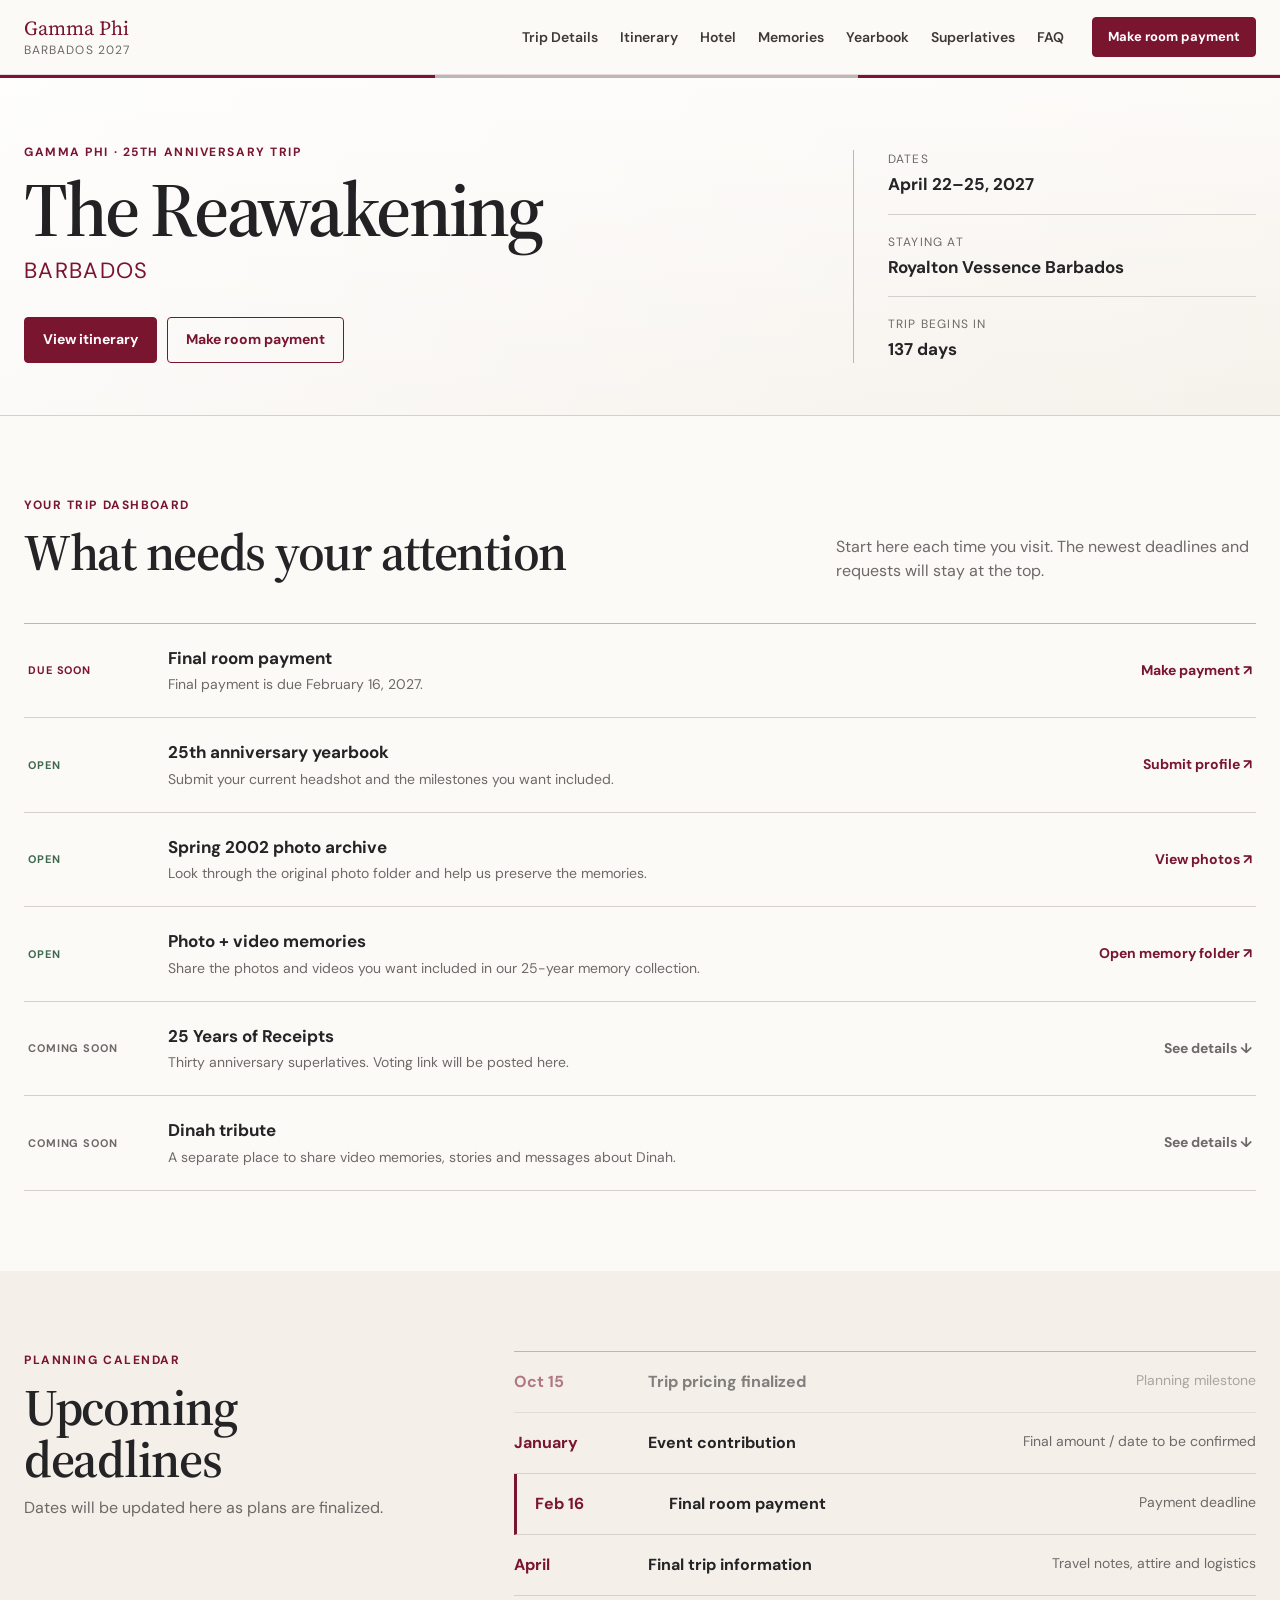
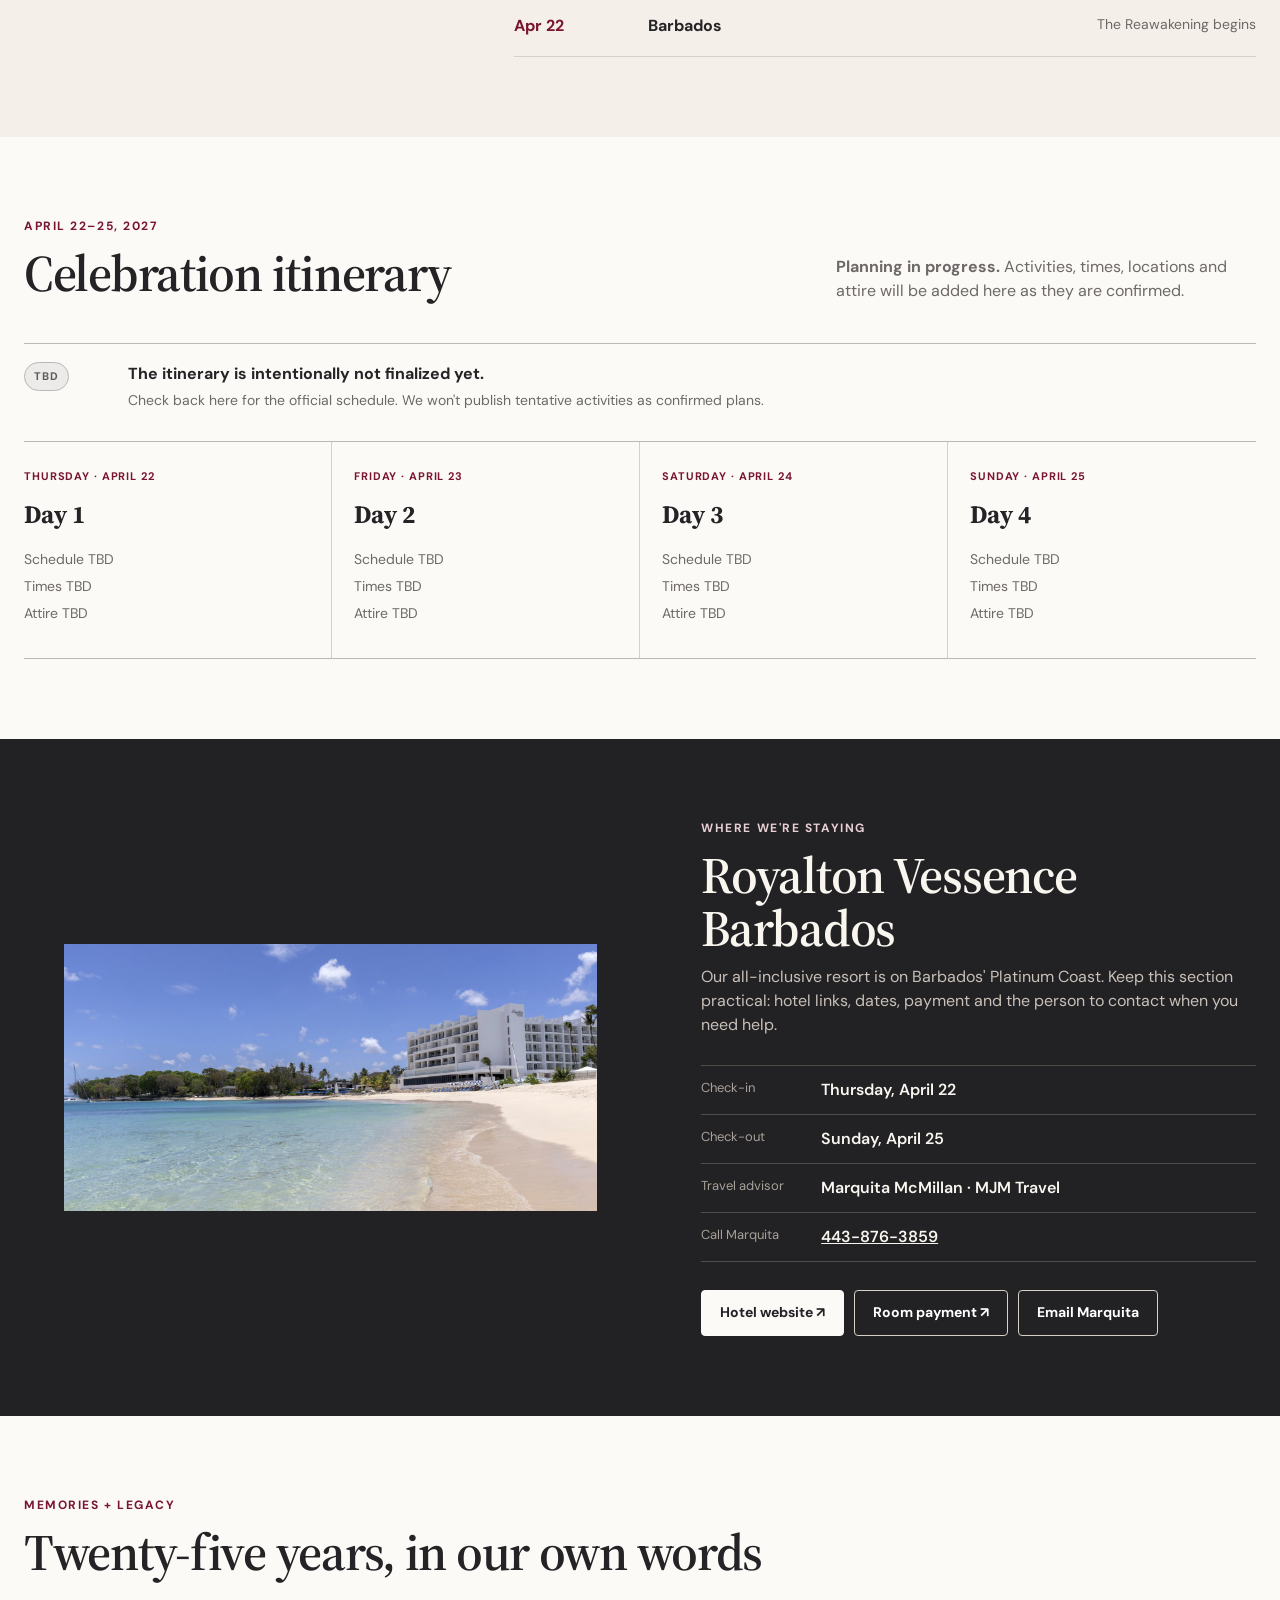
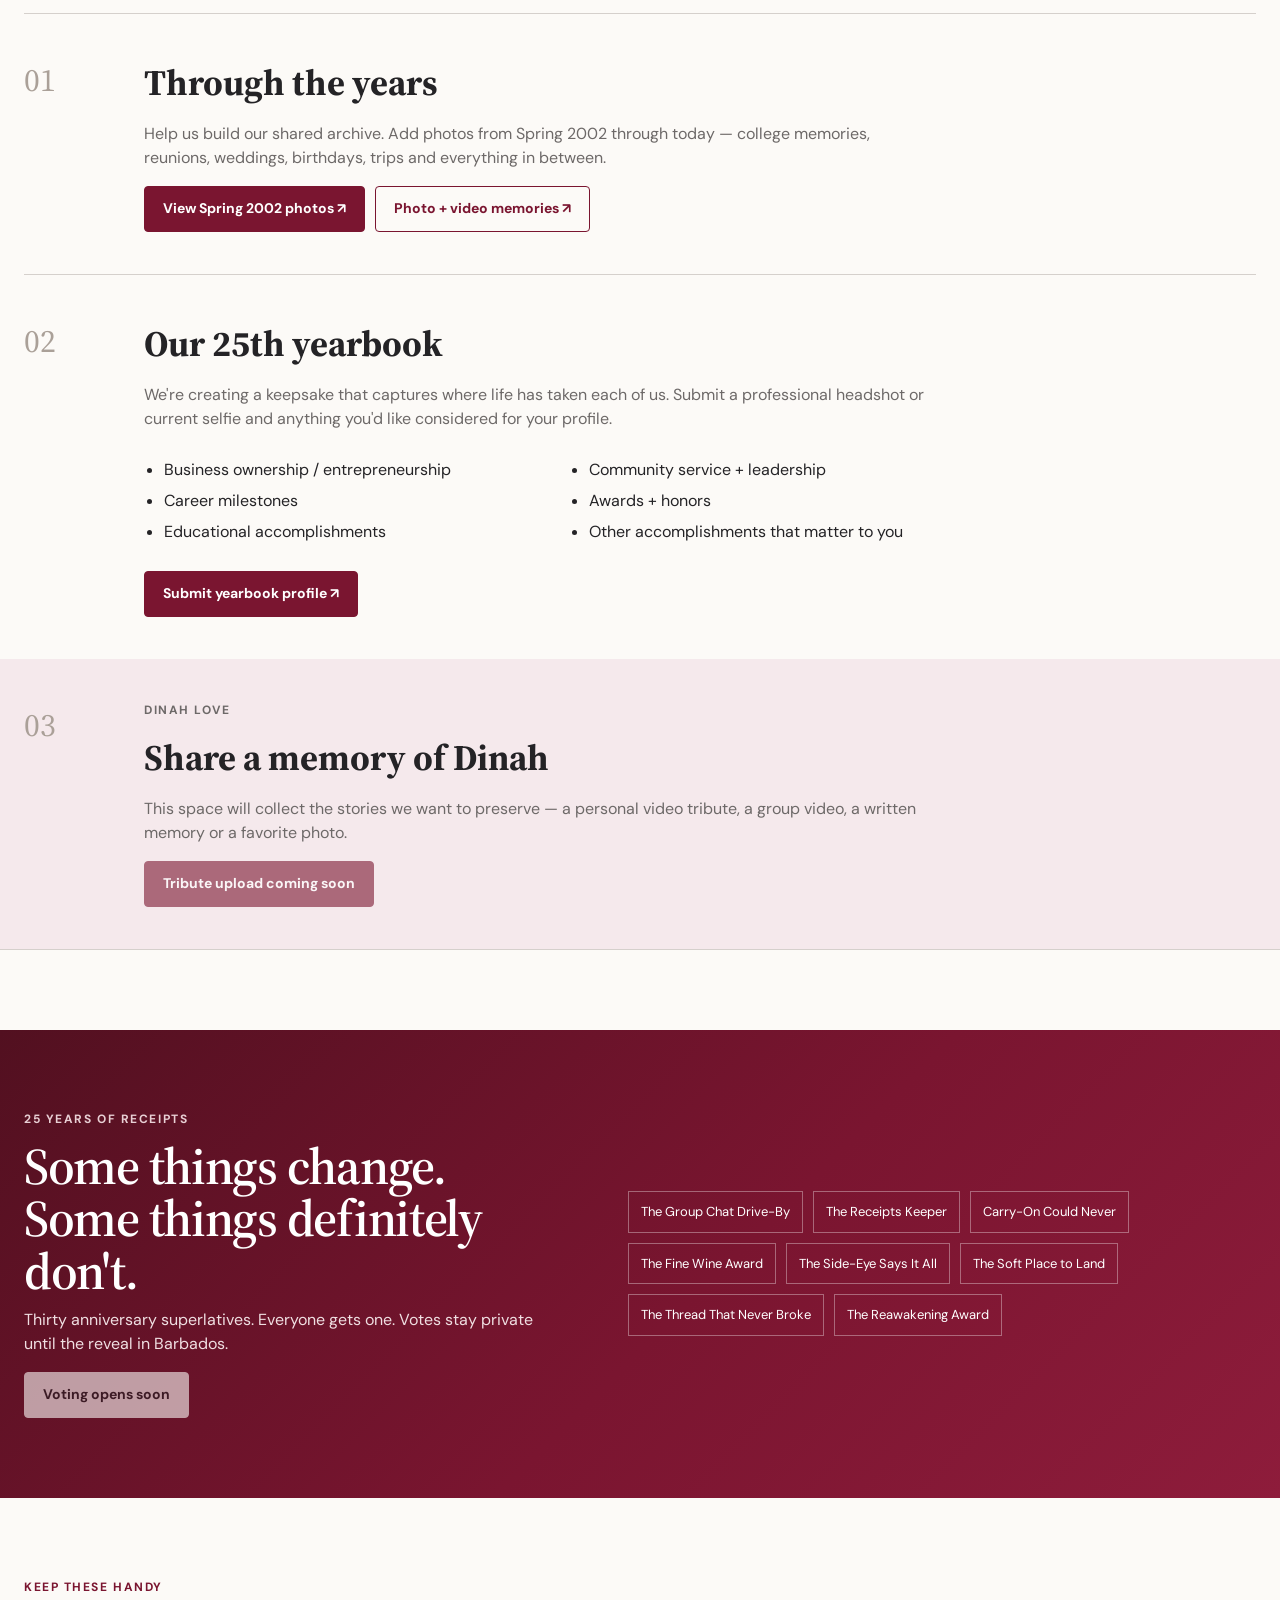
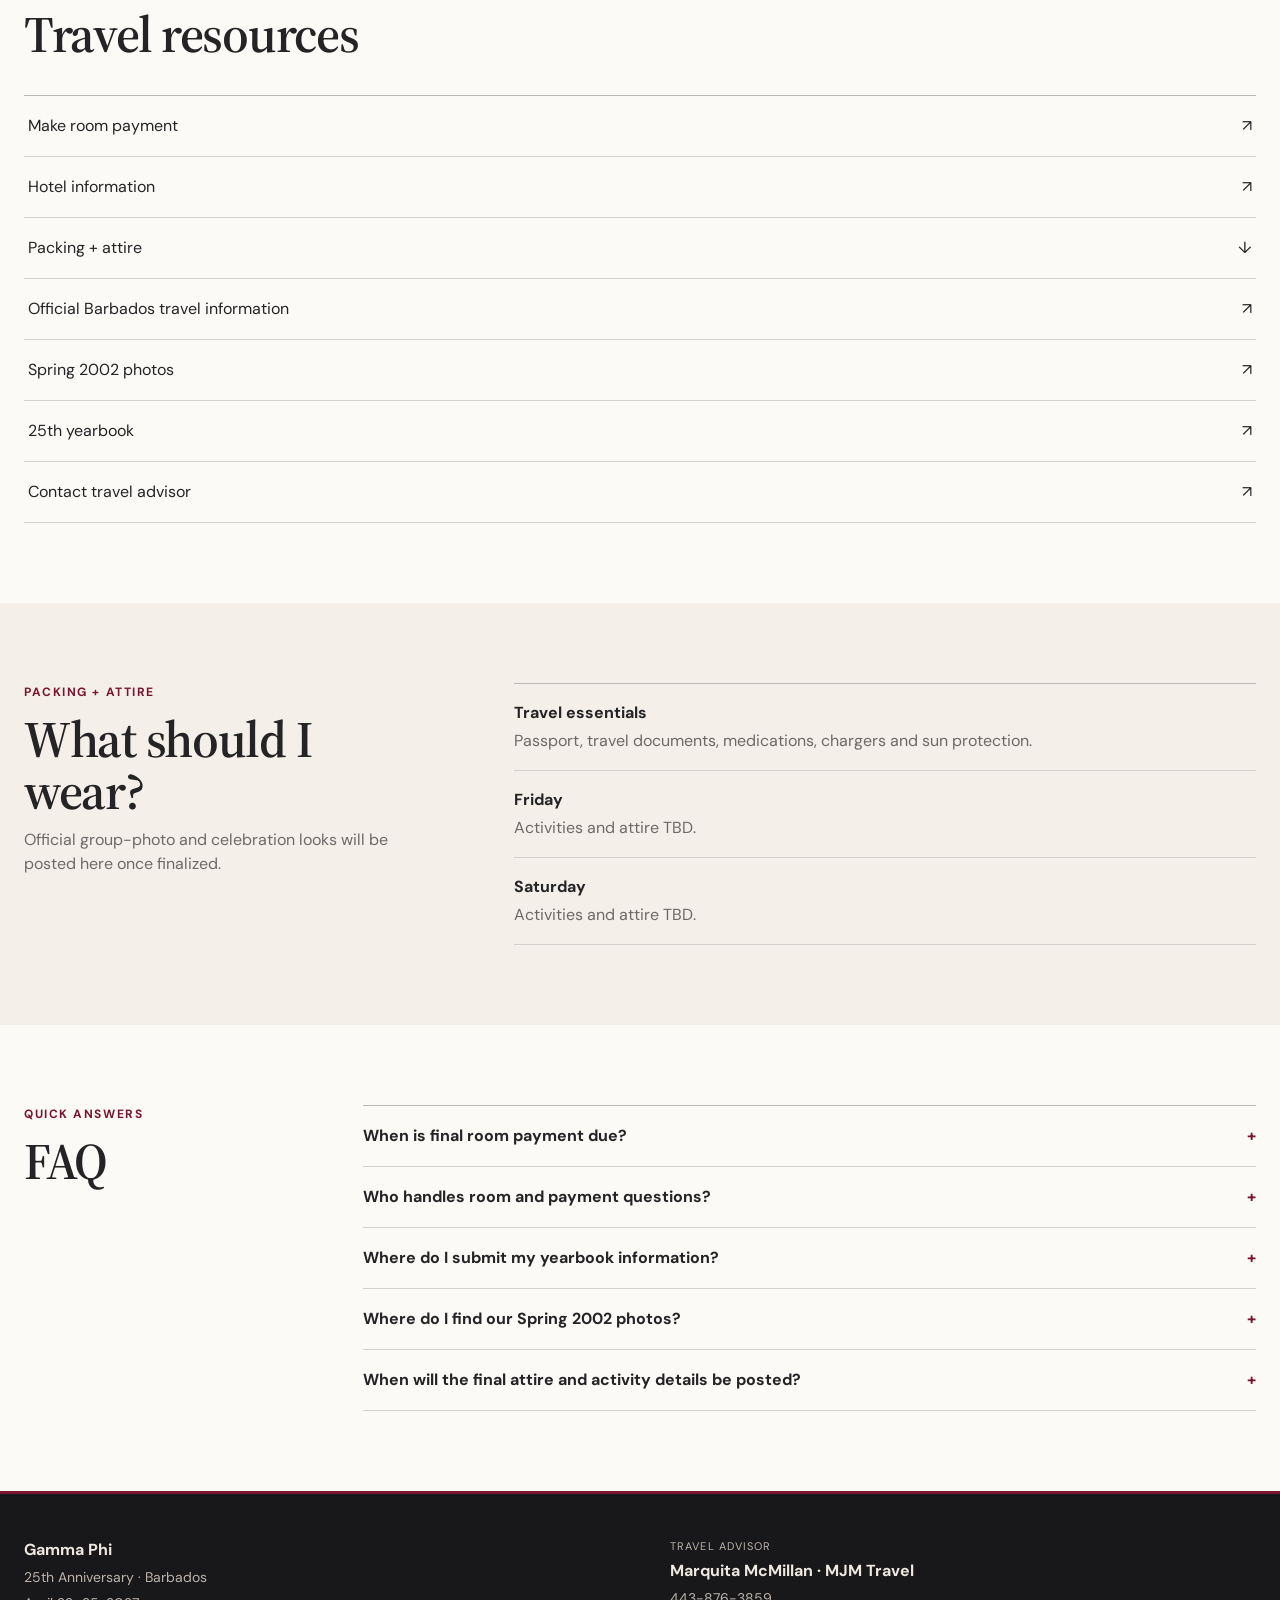
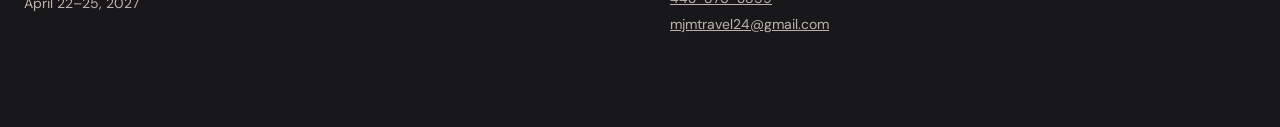
==== index.html @ c259307e "Rename index (4).html to index.html" ====
<!doctype html>
<html lang="en">
<head>
  <meta charset="utf-8" />
  <meta name="viewport" content="width=device-width, initial-scale=1" />
  <meta name="description" content="The Reawakening — Gamma Phi 25th anniversary trip to Barbados, April 22–25, 2027." />
  <meta name="theme-color" content="#7A1530" />
  <title>The Reawakening | Gamma Phi Barbados 2027</title>
  <link rel="preconnect" href="https://fonts.googleapis.com">
  <link rel="preconnect" href="https://fonts.gstatic.com" crossorigin>
  <link href="https://fonts.googleapis.com/css2?family=DM+Sans:wght@400;500;600;700&family=Libre+Franklin:wght@400;500;600&family=Source+Serif+4:opsz,wght@8..60,600&display=swap" rel="stylesheet">
  <link rel="stylesheet" href="styles.css" />
  <script defer src="script.js"></script>
</head>
<body>
  <a class="skip-link" href="#main">Skip to content</a>

  <header class="site-header" id="home">
    <div class="nav-wrap">
      <a class="brand" href="#home" aria-label="Gamma Phi Barbados 2027 home">
        <span class="brand-name">Gamma Phi</span>
        <span class="brand-trip">Barbados 2027</span>
      </a>

      <button class="menu-button" type="button" aria-expanded="false" aria-controls="primary-nav">
        <span>Menu</span>
        <span class="menu-lines" aria-hidden="true"></span>
      </button>

      <nav id="primary-nav" class="primary-nav" aria-label="Primary navigation">
        <a href="#trip">Trip Details</a>
        <a href="#itinerary">Itinerary</a>
        <a href="#hotel">Hotel</a>
        <a href="#memories">Memories</a>
        <a href="#yearbook">Yearbook</a>
        <a href="#receipts">Superlatives</a>
        <a href="#faq">FAQ</a>
      </nav>

      <a class="button button-small header-payment" href="https://res.funjet.com/specialsssl/deal.aspx?deal=6086&vendor=FJ1&promocode=CGFJREAWAKENING&plcode=1054MAMC&gssourcecode=groups&plcodeversion=3" target="_blank" rel="noopener">Make room payment</a>
    </div>
  </header>

  <main id="main">
    <section class="trip-intro" id="trip">
      <div class="container trip-intro-grid">
        <div>
          <p class="eyebrow">Gamma Phi · 25th anniversary trip</p>
          <h1>The Reawakening</h1>
          <p class="destination">Barbados</p>
          <div class="intro-actions">
            <a class="button" href="#itinerary">View itinerary</a>
            <a class="button button-outline" href="https://res.funjet.com/specialsssl/deal.aspx?deal=6086&vendor=FJ1&promocode=CGFJREAWAKENING&plcode=1054MAMC&gssourcecode=groups&plcodeversion=3" target="_blank" rel="noopener">Make room payment</a>
          </div>
        </div>

        <aside class="trip-facts" aria-label="Trip summary">
          <div>
            <span class="fact-label">Dates</span>
            <strong>April 22–25, 2027</strong>
          </div>
          <div>
            <span class="fact-label">Staying at</span>
            <strong>Royalton Vessence Barbados</strong>
          </div>
          <div>
            <span class="fact-label">Trip begins in</span>
            <strong id="countdown" aria-live="polite">Calculating…</strong>
          </div>
        </aside>
      </div>
    </section>

    <section class="attention section" aria-labelledby="attention-title">
      <div class="container">
        <div class="section-heading split-heading">
          <div>
            <p class="eyebrow">Your trip dashboard</p>
            <h2 id="attention-title">What needs your attention</h2>
          </div>
          <p>Start here each time you visit. The newest deadlines and requests will stay at the top.</p>
        </div>

        <div class="task-list">
          <article class="task-row">
            <div class="status status-due">Due soon</div>
            <div class="task-copy">
              <h3>Final room payment</h3>
              <p>Final payment is due February 16, 2027.</p>
            </div>
            <a class="text-link" href="https://res.funjet.com/specialsssl/deal.aspx?deal=6086&vendor=FJ1&promocode=CGFJREAWAKENING&plcode=1054MAMC&gssourcecode=groups&plcodeversion=3" target="_blank" rel="noopener">Make payment <span aria-hidden="true">↗</span></a>
          </article>

          <article class="task-row">
            <div class="status status-open">Open</div>
            <div class="task-copy">
              <h3>25th anniversary yearbook</h3>
              <p>Submit your current headshot and the milestones you want included.</p>
            </div>
            <a class="text-link" href="https://docs.google.com/forms/d/e/1FAIpQLSeCnkCT-dSb9uvwuLBDAZEl0LzPGtIhXgYBKmc4ekPdeGg1RQ/viewform?usp=sharing&ouid=111301356838141205002" target="_blank" rel="noopener">Submit profile <span aria-hidden="true">↗</span></a>
          </article>

          <article class="task-row">
            <div class="status status-open">Open</div>
            <div class="task-copy">
              <h3>Spring 2002 photo archive</h3>
              <p>Look through the original photo folder and help us preserve the memories.</p>
            </div>
            <a class="text-link" href="https://drive.google.com/drive/folders/1wv4zhEvVNZA3pOpkB2Ie7NTZiMZqrJFT?usp=sharing" target="_blank" rel="noopener">View photos <span aria-hidden="true">↗</span></a>
          </article>

          <article class="task-row">
            <div class="status status-open">Open</div>
            <div class="task-copy">
              <h3>Photo + video memories</h3>
              <p>Share the photos and videos you want included in our 25-year memory collection.</p>
            </div>
            <a class="text-link" href="https://drive.google.com/drive/folders/1qH9M0mg3jP6Vq0okQJnkiacWS68esvJN" target="_blank" rel="noopener">Open memory folder <span aria-hidden="true">↗</span></a>
          </article>

          <article class="task-row">
            <div class="status status-soon">Coming soon</div>
            <div class="task-copy">
              <h3>25 Years of Receipts</h3>
              <p>Thirty anniversary superlatives. Voting link will be posted here.</p>
            </div>
            <a class="text-link muted-link" href="#receipts">See details <span aria-hidden="true">↓</span></a>
          </article>

          <article class="task-row">
            <div class="status status-soon">Coming soon</div>
            <div class="task-copy">
              <h3>Dinah tribute</h3>
              <p>A separate place to share video memories, stories and messages about Dinah.</p>
            </div>
            <a class="text-link muted-link" href="#dinah">See details <span aria-hidden="true">↓</span></a>
          </article>
        </div>
      </div>
    </section>

    <section class="deadlines section section-muted" aria-labelledby="deadlines-title">
      <div class="container two-col">
        <div>
          <p class="eyebrow">Planning calendar</p>
          <h2 id="deadlines-title">Upcoming deadlines</h2>
          <p class="section-note">Dates will be updated here as plans are finalized.</p>
        </div>
        <ol class="timeline">
          <li class="complete">
            <time datetime="2026-10-15">Oct 15</time>
            <div><strong>Trip pricing finalized</strong><span>Planning milestone</span></div>
          </li>
          <li>
            <time datetime="2027-01">January</time>
            <div><strong>Event contribution</strong><span>Final amount / date to be confirmed</span></div>
          </li>
          <li class="priority">
            <time datetime="2027-02-16">Feb 16</time>
            <div><strong>Final room payment</strong><span>Payment deadline</span></div>
          </li>
          <li>
            <time datetime="2027-04">April</time>
            <div><strong>Final trip information</strong><span>Travel notes, attire and logistics</span></div>
          </li>
          <li>
            <time datetime="2027-04-22">Apr 22</time>
            <div><strong>Barbados</strong><span>The Reawakening begins</span></div>
          </li>
        </ol>
      </div>
    </section>

    <section class="itinerary section" id="itinerary" aria-labelledby="itinerary-title">
      <div class="container">
        <div class="section-heading split-heading">
          <div>
            <p class="eyebrow">April 22–25, 2027</p>
            <h2 id="itinerary-title">Celebration itinerary</h2>
          </div>
          <p><strong>Planning in progress.</strong> Activities, times, locations and attire will be added here as they are confirmed.</p>
        </div>

        <div class="itinerary-notice" role="status">
          <span class="status status-soon">TBD</span>
          <div>
            <strong>The itinerary is intentionally not finalized yet.</strong>
            <p>Check back here for the official schedule. We won't publish tentative activities as confirmed plans.</p>
          </div>
        </div>

        <div class="days">
          <article class="day">
            <p class="day-label">Thursday · April 22</p>
            <h3>Day 1</h3>
            <ul><li>Schedule TBD</li><li>Times TBD</li><li>Attire TBD</li></ul>
          </article>
          <article class="day">
            <p class="day-label">Friday · April 23</p>
            <h3>Day 2</h3>
            <ul><li>Schedule TBD</li><li>Times TBD</li><li>Attire TBD</li></ul>
          </article>
          <article class="day">
            <p class="day-label">Saturday · April 24</p>
            <h3>Day 3</h3>
            <ul><li>Schedule TBD</li><li>Times TBD</li><li>Attire TBD</li></ul>
          </article>
          <article class="day">
            <p class="day-label">Sunday · April 25</p>
            <h3>Day 4</h3>
            <ul><li>Schedule TBD</li><li>Times TBD</li><li>Attire TBD</li></ul>
          </article>
        </div>
      </div>
    </section>

    <section class="hotel section section-dark" id="hotel" aria-labelledby="hotel-title">
      <div class="container hotel-grid">
        <figure class="hotel-visual">
          <img
            class="hotel-photo"
            src="royalton-barbados.jpg"
            alt="Royalton Vessence Barbados beside a sandy beach and turquoise Caribbean water"
            width="1764"
            height="884"
            loading="lazy"
            decoding="async"
          />
        </figure>
        <div class="hotel-copy">
          <p class="eyebrow light">Where we're staying</p>
          <h2 id="hotel-title">Royalton Vessence Barbados</h2>
          <p>Our all-inclusive resort is on Barbados' Platinum Coast. Keep this section practical: hotel links, dates, payment and the person to contact when you need help.</p>
          <dl class="detail-list">
            <div><dt>Check-in</dt><dd>Thursday, April 22</dd></div>
            <div><dt>Check-out</dt><dd>Sunday, April 25</dd></div>
            <div><dt>Travel advisor</dt><dd>Marquita McMillan · MJM Travel</dd></div>
            <div><dt>Call Marquita</dt><dd><a class="hotel-phone" href="tel:+14438763859">443-876-3859</a></dd></div>
          </dl>
          <div class="button-row">
            <a class="button button-light" href="https://www.royaltonresorts.com/resorts/vessence-barbados" target="_blank" rel="noopener">Hotel website ↗</a>
            <a class="button button-ghost-light" href="https://res.funjet.com/specialsssl/deal.aspx?deal=6086&vendor=FJ1&promocode=CGFJREAWAKENING&plcode=1054MAMC&gssourcecode=groups&plcodeversion=3" target="_blank" rel="noopener">Room payment ↗</a>
            <a class="button button-ghost-light" href="mailto:mjmtravel24@gmail.com?subject=Gamma%20Phi%20Barbados%202027%20Travel%20Question">Email Marquita</a>
          </div>
        </div>
      </div>
    </section>

    <section class="memories section" id="memories" aria-labelledby="memories-title">
      <div class="container">
        <div class="section-heading">
          <p class="eyebrow">Memories + legacy</p>
          <h2 id="memories-title">Twenty-five years, in our own words</h2>
        </div>

        <article class="memory-feature">
          <div class="memory-number">01</div>
          <div>
            <h3>Through the years</h3>
            <p>Help us build our shared archive. Add photos from Spring 2002 through today — college memories, reunions, weddings, birthdays, trips and everything in between.</p>
            <div class="button-row">
              <a class="button" href="https://drive.google.com/drive/folders/1wv4zhEvVNZA3pOpkB2Ie7NTZiMZqrJFT?usp=sharing" target="_blank" rel="noopener">View Spring 2002 photos ↗</a>
              <a class="button button-outline" href="https://drive.google.com/drive/folders/1qH9M0mg3jP6Vq0okQJnkiacWS68esvJN" target="_blank" rel="noopener">Photo + video memories ↗</a>
            </div>
          </div>
        </article>

        <article class="memory-feature" id="yearbook">
          <div class="memory-number">02</div>
          <div>
            <h3>Our 25th yearbook</h3>
            <p>We're creating a keepsake that captures where life has taken each of us. Submit a professional headshot or current selfie and anything you'd like considered for your profile.</p>
            <div class="yearbook-columns">
              <ul>
                <li>Business ownership / entrepreneurship</li>
                <li>Career milestones</li>
                <li>Educational accomplishments</li>
              </ul>
              <ul>
                <li>Community service + leadership</li>
                <li>Awards + honors</li>
                <li>Other accomplishments that matter to you</li>
              </ul>
            </div>
            <a class="button" href="https://docs.google.com/forms/d/e/1FAIpQLSeCnkCT-dSb9uvwuLBDAZEl0LzPGtIhXgYBKmc4ekPdeGg1RQ/viewform?usp=sharing&ouid=111301356838141205002" target="_blank" rel="noopener">Submit yearbook profile ↗</a>
          </div>
        </article>

        <article class="memory-feature dinah" id="dinah">
          <div class="memory-number">03</div>
          <div>
            <p class="eyebrow">Dinah Love</p>
            <h3>Share a memory of Dinah</h3>
            <p>This space will collect the stories we want to preserve — a personal video tribute, a group video, a written memory or a favorite photo.</p>
            <button class="button button-disabled" type="button" disabled>Tribute upload coming soon</button>
          </div>
        </article>
      </div>
    </section>

    <section class="receipts section section-crimson" id="receipts" aria-labelledby="receipts-title">
      <div class="container receipts-grid">
        <div>
          <p class="eyebrow light">25 Years of Receipts</p>
          <h2 id="receipts-title">Some things change.<br>Some things definitely don't.</h2>
          <p>Thirty anniversary superlatives. Everyone gets one. Votes stay private until the reveal in Barbados.</p>
          <button class="button button-light button-disabled" type="button" disabled>Voting opens soon</button>
        </div>
        <div class="award-samples" aria-label="Sample superlatives">
          <span>The Group Chat Drive-By</span>
          <span>The Receipts Keeper</span>
          <span>Carry-On Could Never</span>
          <span>The Fine Wine Award</span>
          <span>The Side-Eye Says It All</span>
          <span>The Soft Place to Land</span>
          <span>The Thread That Never Broke</span>
          <span>The Reawakening Award</span>
        </div>
      </div>
    </section>

    <section class="resources section" aria-labelledby="resources-title">
      <div class="container">
        <div class="section-heading">
          <p class="eyebrow">Keep these handy</p>
          <h2 id="resources-title">Travel resources</h2>
        </div>
        <div class="resource-list">
          <a href="https://res.funjet.com/specialsssl/deal.aspx?deal=6086&vendor=FJ1&promocode=CGFJREAWAKENING&plcode=1054MAMC&gssourcecode=groups&plcodeversion=3" target="_blank" rel="noopener"><span>Make room payment</span><span>↗</span></a>
          <a href="https://www.royaltonresorts.com/resorts/vessence-barbados" target="_blank" rel="noopener"><span>Hotel information</span><span>↗</span></a>
          <a href="#packing"><span>Packing + attire</span><span>↓</span></a>
          <a href="https://www.visitbarbados.org/plan-your-trip/travel-information" target="_blank" rel="noopener"><span>Official Barbados travel information</span><span>↗</span></a>
          <a href="https://drive.google.com/drive/folders/1wv4zhEvVNZA3pOpkB2Ie7NTZiMZqrJFT?usp=sharing" target="_blank" rel="noopener"><span>Spring 2002 photos</span><span>↗</span></a>
          <a href="https://docs.google.com/forms/d/e/1FAIpQLSeCnkCT-dSb9uvwuLBDAZEl0LzPGtIhXgYBKmc4ekPdeGg1RQ/viewform?usp=sharing&ouid=111301356838141205002" target="_blank" rel="noopener"><span>25th yearbook</span><span>↗</span></a>
          <a href="mailto:mjmtravel24@gmail.com"><span>Contact travel advisor</span><span>↗</span></a>
        </div>
      </div>
    </section>

    <section class="packing section section-muted" id="packing" aria-labelledby="packing-title">
      <div class="container two-col">
        <div>
          <p class="eyebrow">Packing + attire</p>
          <h2 id="packing-title">What should I wear?</h2>
          <p class="section-note">Official group-photo and celebration looks will be posted here once finalized.</p>
        </div>
        <div class="packing-notes">
          <div><strong>Travel essentials</strong><p>Passport, travel documents, medications, chargers and sun protection.</p></div>
          <div><strong>Friday</strong><p>Activities and attire TBD.</p></div>
          <div><strong>Saturday</strong><p>Activities and attire TBD.</p></div>
        </div>
      </div>
    </section>

    <section class="faq section" id="faq" aria-labelledby="faq-title">
      <div class="container faq-grid">
        <div>
          <p class="eyebrow">Quick answers</p>
          <h2 id="faq-title">FAQ</h2>
        </div>
        <div class="accordion">
          <details>
            <summary>When is final room payment due?</summary>
            <p>February 16, 2027. Use the official group booking/payment page linked throughout this site.</p>
          </details>
          <details>
            <summary>Who handles room and payment questions?</summary>
            <p>Marquita McMillan, MJM Travel · 443-876-3859 · mjmtravel24@gmail.com.</p>
          </details>
          <details>
            <summary>Where do I submit my yearbook information?</summary>
            <p>Use the “Submit yearbook profile” link in the Yearbook section. It opens the group's Google Form.</p>
          </details>
          <details>
            <summary>Where do I find our Spring 2002 photos?</summary>
            <p>Use the “Through the years” section or the Travel Resources list. Both link to the shared Google Drive folder.</p>
          </details>
          <details>
            <summary>When will the final attire and activity details be posted?</summary>
            <p>As decisions are finalized, they will be added to the dashboard, itinerary and Packing + Attire section.</p>
          </details>
        </div>
      </div>
    </section>
  </main>

  <footer class="site-footer">
    <div class="container footer-grid">
      <div>
        <strong>Gamma Phi</strong>
        <span>25th Anniversary · Barbados</span>
        <span>April 22–25, 2027</span>
      </div>
      <div>
        <span class="footer-label">Travel advisor</span>
        <strong>Marquita McMillan · MJM Travel</strong>
        <a href="tel:+14438763859">443-876-3859</a>
        <a href="mailto:mjmtravel24@gmail.com">mjmtravel24@gmail.com</a>
      </div>
    </div>
  </footer>

  <div class="mobile-action-bar" aria-label="Mobile quick actions">
    <a href="#home">Trip home</a>
    <a href="https://res.funjet.com/specialsssl/deal.aspx?deal=6086&vendor=FJ1&promocode=CGFJREAWAKENING&plcode=1054MAMC&gssourcecode=groups&plcodeversion=3" target="_blank" rel="noopener">Make payment ↗</a>
  </div>
</body>
</html>
---- styles.css ----
:root{
  --paper:#f7f4ee;
  --white:#fffdf9;
  --ink:#24211f;
  --muted:#716b65;
  --line:#d9d2c8;
  --crimson:#8f1428;
  --crimson-dark:#65101f;
  --champagne:#b8a47f;
  --dark:#201d1b;
  --max:1240px;
  --radius:8px;
}
*{box-sizing:border-box}
html{scroll-behavior:smooth}
body{margin:0;background:var(--white);color:var(--ink);font-family:"DM Sans",Arial,sans-serif;line-height:1.5}
a{color:inherit}
button,a{font:inherit}
.skip-link{position:absolute;left:-9999px;top:auto}
.skip-link:focus{left:16px;top:16px;background:#fff;padding:10px 14px;z-index:1000}
.container{width:min(calc(100% - 48px),var(--max));margin-inline:auto}
.site-header{position:sticky;top:0;z-index:50;background:rgba(255,253,249,.97);border-bottom:1px solid var(--line)}
.nav-wrap{min-height:74px;width:min(calc(100% - 48px),var(--max));margin:auto;display:flex;align-items:center;gap:28px}
.brand{display:flex;flex-direction:column;text-decoration:none;min-width:132px;line-height:1.05}
.brand-name{font-family:"Source Serif 4",Georgia,serif;font-size:20px}
.brand-trip{font-size:12px;color:var(--muted);margin-top:5px;letter-spacing:.04em}
.primary-nav{display:flex;gap:22px;margin-left:auto;align-items:center}
.primary-nav a{text-decoration:none;font-size:14px;color:#3e3935}
.primary-nav a:hover,.primary-nav a:focus-visible{color:var(--crimson)}
.header-payment{white-space:nowrap}
.menu-button{display:none;background:none;border:0;padding:8px}
.button{display:inline-flex;align-items:center;justify-content:center;min-height:46px;padding:0 18px;border:1px solid var(--crimson);background:var(--crimson);color:#fff;text-decoration:none;border-radius:4px;font-weight:600;font-size:14px;transition:.18s ease}
.button:hover,.button:focus-visible{background:var(--crimson-dark);border-color:var(--crimson-dark);transform:translateY(-1px)}
.button-small{min-height:40px;padding:0 15px;font-size:13px}
.button-outline{background:transparent;color:var(--crimson)}
.button-light{background:var(--white);border-color:var(--white);color:var(--dark)}
.button-ghost-light{background:transparent;border-color:#d7d0c7;color:#fff}
.button-disabled{opacity:.6;cursor:not-allowed;transform:none!important}
.trip-intro{padding:68px 0 52px;border-bottom:1px solid var(--line);background:var(--paper)}
.trip-intro-grid{display:grid;grid-template-columns:minmax(0,1.3fr) minmax(320px,.7fr);gap:80px;align-items:end}
.eyebrow{margin:0 0 12px;color:var(--crimson);text-transform:uppercase;letter-spacing:.13em;font-size:12px;font-weight:700}
.eyebrow.light{color:#e8cfd4}
h1,h2,h3,p{margin-top:0}
h1,h2{font-family:"Source Serif 4",Georgia,serif;font-weight:600}
h1{font-size:clamp(48px,6vw,84px);line-height:.95;letter-spacing:-.04em;margin-bottom:8px}
.destination{font-size:22px;color:var(--muted);margin-bottom:30px}
.intro-actions,.button-row{display:flex;gap:10px;align-items:center;flex-wrap:wrap}
.trip-facts{border-left:1px solid var(--line);padding-left:34px;display:grid;gap:18px}
.trip-facts div{padding-bottom:16px;border-bottom:1px solid var(--line)}
.trip-facts div:last-child{border:0;padding-bottom:0}
.fact-label{display:block;font-size:12px;color:var(--muted);text-transform:uppercase;letter-spacing:.1em;margin-bottom:4px}
.trip-facts strong{font-size:17px}
.section{padding:80px 0}
.section-muted{background:var(--paper)}
.section-dark{background:var(--dark);color:#f9f5ef}
.section-crimson{background:var(--crimson);color:#fff}
.section-heading{margin-bottom:34px}
.section-heading h2,.two-col h2,.hotel-copy h2,.receipts-grid h2,.faq-grid h2{font-size:clamp(34px,4vw,52px);line-height:1.03;letter-spacing:-.025em;margin-bottom:10px}
.split-heading{display:grid;grid-template-columns:1fr minmax(280px,420px);gap:40px;align-items:end}
.split-heading>p{color:var(--muted);margin-bottom:6px}
.task-list{border-top:1px solid var(--line)}
.task-row{display:grid;grid-template-columns:112px minmax(0,1fr) auto;gap:28px;align-items:center;padding:22px 4px;border-bottom:1px solid var(--line)}
.status{font-size:11px;font-weight:700;text-transform:uppercase;letter-spacing:.08em}
.status-due{color:var(--crimson)}
.status-open{color:#2f6846}
.status-soon{color:var(--muted)}
.task-copy h3{font-size:17px;margin-bottom:3px}
.task-copy p{color:var(--muted);margin:0;font-size:14px}
.text-link{color:var(--crimson);font-weight:700;font-size:14px;text-decoration:none}
.text-link:hover{text-decoration:underline}
.muted-link{color:var(--muted)}
.two-col{display:grid;grid-template-columns:.7fr 1.3fr;gap:90px}
.section-note{color:var(--muted);max-width:430px}
.timeline{list-style:none;margin:0;padding:0;border-top:1px solid var(--line)}
.timeline li{display:grid;grid-template-columns:110px 1fr;gap:24px;padding:18px 0;border-bottom:1px solid var(--line)}
.timeline time{font-weight:700;color:var(--crimson)}
.timeline div{display:flex;justify-content:space-between;gap:24px}
.timeline span{color:var(--muted);font-size:14px}
.timeline .complete{opacity:.55}
.timeline .priority{border-left:3px solid var(--crimson);padding-left:18px}
.days{display:grid;grid-template-columns:repeat(4,1fr);border-top:1px solid var(--line);border-bottom:1px solid var(--line)}
.day{padding:26px 22px 28px;border-right:1px solid var(--line)}
.day:first-child{padding-left:0}
.day:last-child{border-right:0;padding-right:0}
.day-label{font-size:11px;text-transform:uppercase;letter-spacing:.08em;color:var(--crimson);font-weight:700}
.day h3{font-family:"Source Serif 4",Georgia,serif;font-size:25px;margin-bottom:16px}
.day ul{list-style:none;padding:0;margin:0;color:var(--muted);font-size:14px}
.day li{margin:6px 0}
.hotel-grid{display:grid;grid-template-columns:1.05fr .95fr;gap:64px;align-items:center}
.photo-placeholder{min-height:420px;border:1px solid #615b56;display:flex;flex-direction:column;align-items:center;justify-content:center;text-align:center;background:#2a2724;color:#bfb8b0;padding:24px}
.photo-placeholder span{font-size:13px;letter-spacing:.14em;font-weight:700}
.photo-placeholder small{margin-top:8px;max-width:260px}
.hotel-copy p{color:#c9c1b9}
.detail-list{margin:28px 0}
.detail-list div{display:grid;grid-template-columns:120px 1fr;padding:12px 0;border-top:1px solid #514c48}
.detail-list div:last-child{border-bottom:1px solid #514c48}
.detail-list dt{color:#a9a19a;font-size:13px}
.detail-list dd{margin:0;font-weight:600}
.memory-feature{display:grid;grid-template-columns:90px minmax(0,1fr);gap:30px;padding:42px 0;border-top:1px solid var(--line)}
.memory-feature:last-child{border-bottom:1px solid var(--line)}
.memory-number{font-family:"Source Serif 4",Georgia,serif;font-size:32px;color:#aaa098}
.memory-feature h3{font-family:"Source Serif 4",Georgia,serif;font-size:36px;margin-bottom:12px}
.memory-feature p{max-width:780px;color:var(--muted)}
.yearbook-columns{display:grid;grid-template-columns:1fr 1fr;max-width:850px;margin:20px 0}
.yearbook-columns ul{margin:0;padding-left:20px}
.yearbook-columns li{margin:7px 0}
.inline-note{font-size:13px;color:var(--muted)}
.dinah{background:#f3efe8;margin:0 -24px;padding:42px 24px;border:0}
.receipts-grid{display:grid;grid-template-columns:.9fr 1.1fr;gap:90px;align-items:center}
.receipts-grid p{color:#f0dfe2;max-width:550px}
.award-samples{display:flex;flex-wrap:wrap;gap:10px}
.award-samples span{border:1px solid rgba(255,255,255,.35);padding:10px 12px;font-size:13px}
.resource-list{border-top:1px solid var(--line)}
.resource-list a{display:flex;justify-content:space-between;gap:20px;text-decoration:none;padding:18px 4px;border-bottom:1px solid var(--line)}
.resource-list a:hover{color:var(--crimson);padding-left:8px}
.packing-notes{border-top:1px solid var(--line)}
.packing-notes div{padding:17px 0;border-bottom:1px solid var(--line)}
.packing-notes p{color:var(--muted);margin:4px 0 0}
.faq-grid{display:grid;grid-template-columns:.45fr 1.55fr;gap:80px}
.accordion{border-top:1px solid var(--line)}
details{border-bottom:1px solid var(--line);padding:18px 0}
summary{cursor:pointer;font-weight:700;list-style:none;display:flex;justify-content:space-between}
summary::after{content:"+";color:var(--crimson)}
details[open] summary::after{content:"–"}
details p{color:var(--muted);max-width:760px;margin:14px 0 4px}
.site-footer{background:#171513;color:#eee8e1;padding:44px 0 92px}
.footer-grid{display:grid;grid-template-columns:1fr 1fr;gap:60px}
.footer-grid>div{display:flex;flex-direction:column;gap:5px}
.footer-grid span,.footer-grid a{color:#bcb4ac;font-size:14px}
.footer-label{text-transform:uppercase;letter-spacing:.1em;font-size:11px!important}
.mobile-action-bar{display:none}

@media(max-width:1040px){
  .primary-nav{display:none}
  .menu-button{display:flex;margin-left:auto}
  .header-payment{display:none}
  .primary-nav.open{position:absolute;top:74px;left:0;right:0;background:var(--white);display:flex;flex-direction:column;align-items:flex-start;padding:20px 24px;border-bottom:1px solid var(--line);gap:0}
  .primary-nav.open a{width:100%;padding:12px 0;border-bottom:1px solid #eee7de}
  .trip-intro-grid{gap:40px}
  .days{grid-template-columns:1fr 1fr}
  .day{border-bottom:1px solid var(--line)}
  .hotel-grid,.receipts-grid{gap:40px}
}
@media(max-width:760px){
  body{padding-bottom:58px}
  .container,.nav-wrap{width:min(calc(100% - 32px),var(--max))}
  .nav-wrap{min-height:64px}
  .primary-nav.open{top:64px}
  .trip-intro{padding:42px 0 34px}
  .trip-intro-grid,.split-heading,.two-col,.hotel-grid,.receipts-grid,.faq-grid,.footer-grid{grid-template-columns:1fr;gap:28px}
  h1{font-size:52px}
  .trip-facts{border-left:0;border-top:1px solid var(--line);padding:24px 0 0}
  .section{padding:56px 0}
  .task-row{grid-template-columns:1fr auto;gap:8px 16px;padding:18px 0}
  .status{grid-column:1/2}
  .task-copy{grid-column:1/3}
  .text-link{grid-column:1/3;margin-top:4px}
  .timeline li{grid-template-columns:82px 1fr}
  .timeline div{display:block}
  .timeline span{display:block;margin-top:3px}
  .days{grid-template-columns:1fr}
  .day,.day:first-child,.day:last-child{padding:22px 0;border-right:0}
  .photo-placeholder{min-height:280px}
  .memory-feature{grid-template-columns:1fr;gap:8px}
  .memory-number{font-size:18px}
  .yearbook-columns{grid-template-columns:1fr}
  .dinah{margin:0 -16px;padding:34px 16px}
  .mobile-action-bar{position:fixed;display:grid;grid-template-columns:1fr 1.3fr;bottom:0;left:0;right:0;z-index:60;background:var(--white);border-top:1px solid var(--line);height:58px}
  .mobile-action-bar a{display:flex;align-items:center;justify-content:center;text-decoration:none;font-weight:700;font-size:13px}
  .mobile-action-bar a:last-child{background:var(--crimson);color:#fff}
}
@media(prefers-reduced-motion:reduce){
  html{scroll-behavior:auto}
  *{transition:none!important}
}

/* =========================================================
   THE REAWAKENING — REFINED COLOR + RESPONSIVE UPDATE
   ========================================================= */

:root{
  --paper:#f4efe8;
  --white:#fcfaf7;
  --ink:#242326;
  --muted:#6d6968;
  --line:#d5d0cc;
  --crimson:#7a1530;
  --crimson-dark:#521020;
  --champagne:#b9b8b6;
  --dark:#222124;
  --silver:#b9b8b6;
  --silver-light:#ecebea;
  --rose-wash:#f5e9ec;
}

html{
  scroll-padding-top:84px;
}

body{
  min-width:320px;
  overflow-x:hidden;
  background:var(--white);
  -webkit-font-smoothing:antialiased;
}

img,svg,video{
  display:block;
  max-width:100%;
  height:auto;
}

.site-header{
  background:rgba(252,250,247,.96);
  border-bottom-color:rgba(122,21,48,.14);
  backdrop-filter:blur(12px);
}

.brand-name{
  color:var(--crimson);
}

.brand-trip{
  letter-spacing:.09em;
  text-transform:uppercase;
}

.primary-nav a{
  font-weight:600;
}

.trip-intro{
  position:relative;
  background:
    linear-gradient(105deg,rgba(255,255,255,.72),rgba(255,255,255,.12)),
    linear-gradient(180deg,#fcfaf7,#f4efe8);
}

.trip-intro::before{
  content:"";
  position:absolute;
  left:0;
  top:0;
  width:100%;
  height:3px;
  background:linear-gradient(
    90deg,
    var(--crimson) 0 34%,
    var(--silver) 34% 67%,
    var(--crimson) 67%
  );
}

h1{
  color:var(--dark);
}

.destination{
  color:var(--crimson);
  letter-spacing:.06em;
  text-transform:uppercase;
}

.trip-facts{
  border-left-color:var(--silver);
}

.task-list,
.timeline,
.resource-list,
.packing-notes,
.accordion,
.days{
  border-color:var(--silver);
}

.task-row:hover{
  background:rgba(255,255,255,.32);
}

.status-open{
  color:#3f684f;
}

.section-dark{
  background:#222124;
}

.section-crimson{
  background:linear-gradient(135deg,#521020,#7a1530 55%,#8e1c3b);
}

.dinah{
  background:var(--rose-wash);
}

.photo-placeholder{
  background:linear-gradient(145deg,#2b292c,#1f1e20);
  border-color:#575358;
}

.site-footer{
  background:#18171a;
  border-top:3px solid var(--crimson);
}

.button{
  font-weight:700;
}

.button-outline{
  background:transparent;
}

.button-outline:hover,
.button-outline:focus-visible{
  color:#fff;
}

.itinerary-notice{
  display:grid;
  grid-template-columns:80px 1fr;
  gap:24px;
  align-items:start;
  padding:18px 0 24px;
  margin-bottom:6px;
  border-top:1px solid var(--silver);
}

.itinerary-notice .status{
  display:inline-flex;
  width:max-content;
  padding:5px 9px;
  border:1px solid var(--silver);
  border-radius:999px;
  background:var(--silver-light);
  color:#5d5a5d;
}

.itinerary-notice p{
  margin:4px 0 0;
  color:var(--muted);
  font-size:14px;
}

:focus-visible{
  outline:3px solid rgba(156,33,66,.28);
  outline-offset:3px;
}

/* Tablet navigation */
@media(max-width:1040px){
  .primary-nav.open{
    max-height:calc(100vh - 74px);
    overflow-y:auto;
    box-shadow:0 14px 30px rgba(36,35,38,.08);
  }

  .primary-nav.open a{
    min-height:46px;
    display:flex;
    align-items:center;
    font-size:15px;
  }
}

/* Phones */
@media(max-width:760px){
  html{
    scroll-padding-top:72px;
  }

  body{
    padding-bottom:64px;
  }

  .nav-wrap{
    gap:14px;
  }

  .menu-button{
    min-width:48px;
    min-height:44px;
    align-items:center;
    justify-content:center;
  }

  .primary-nav.open{
    max-height:calc(100dvh - 64px);
  }

  h1{
    font-size:clamp(46px,14vw,60px);
    overflow-wrap:anywhere;
  }

  .destination{
    font-size:17px;
  }

  .section-heading h2,
  .two-col h2,
  .hotel-copy h2,
  .receipts-grid h2,
  .faq-grid h2{
    font-size:clamp(32px,10vw,42px);
  }

  .intro-actions{
    align-items:stretch;
  }

  .intro-actions .button{
    flex:1 1 180px;
  }

  .task-row{
    grid-template-columns:1fr;
    gap:7px;
  }

  .status,
  .task-copy,
  .text-link{
    grid-column:1;
  }

  .text-link{
    min-height:36px;
    display:flex;
    align-items:center;
  }

  .itinerary-notice{
    grid-template-columns:1fr;
    gap:8px;
  }

  .detail-list div{
    grid-template-columns:92px minmax(0,1fr);
    gap:12px;
  }

  .detail-list dd{
    overflow-wrap:anywhere;
  }

  .memory-feature h3{
    font-size:31px;
  }

  .resource-list a{
    align-items:flex-start;
  }

  .mobile-action-bar{
    min-height:64px;
    padding-bottom:env(safe-area-inset-bottom);
  }

  .mobile-action-bar a{
    padding:0 12px;
    text-align:center;
  }
}

/* Small phones */
@media(max-width:480px){
  .container,
  .nav-wrap{
    width:min(calc(100% - 24px),var(--max));
  }

  .trip-intro{
    padding-top:36px;
  }

  h1{
    font-size:44px;
  }

  .eyebrow{
    font-size:10px;
    letter-spacing:.11em;
  }

  .intro-actions,
  .button-row{
    display:grid;
    grid-template-columns:1fr;
    width:100%;
  }

  .intro-actions .button,
  .button-row .button{
    width:100%;
  }

  .timeline li{
    grid-template-columns:1fr;
    gap:5px;
  }

  .timeline .priority{
    padding-left:12px;
  }

  .detail-list div{
    grid-template-columns:1fr;
    gap:3px;
  }

  .award-samples{
    display:grid;
    grid-template-columns:1fr;
  }

  .award-samples span{
    width:100%;
  }

  .site-footer{
    padding-bottom:100px;
  }
}
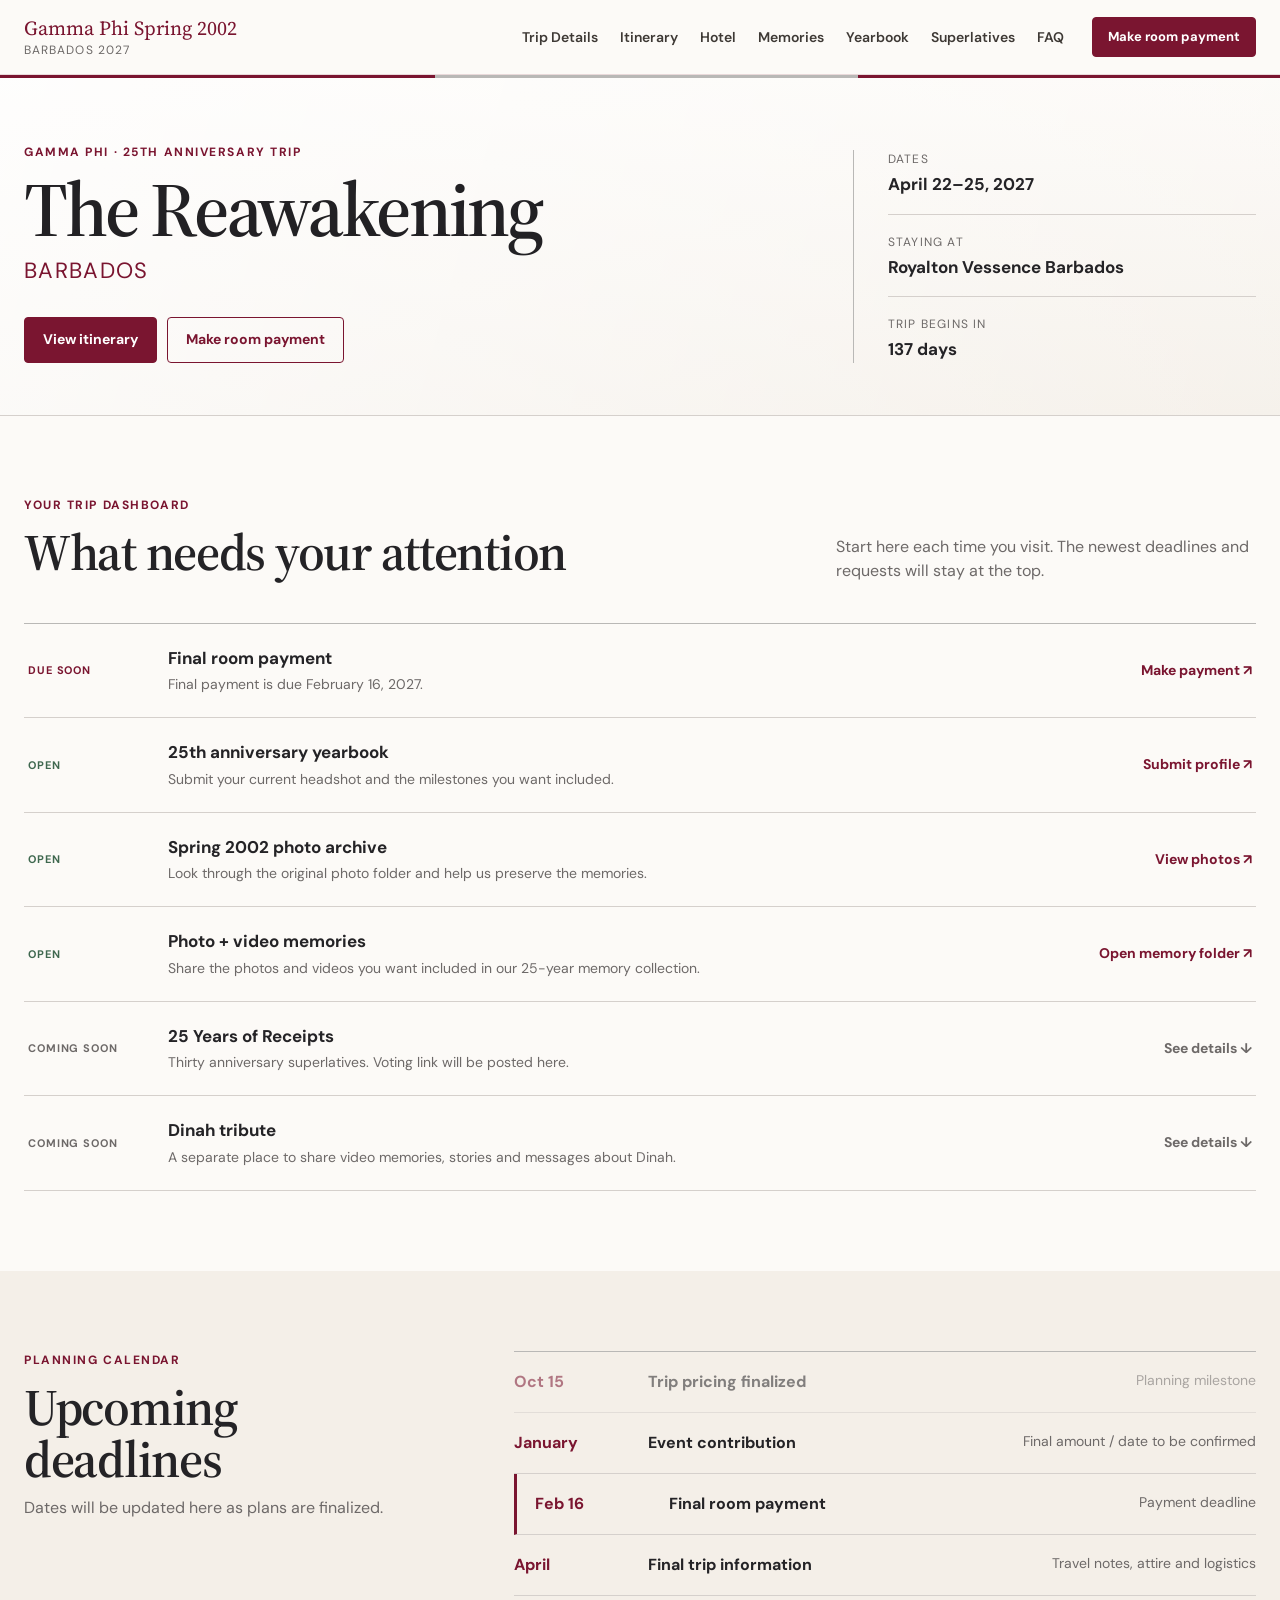
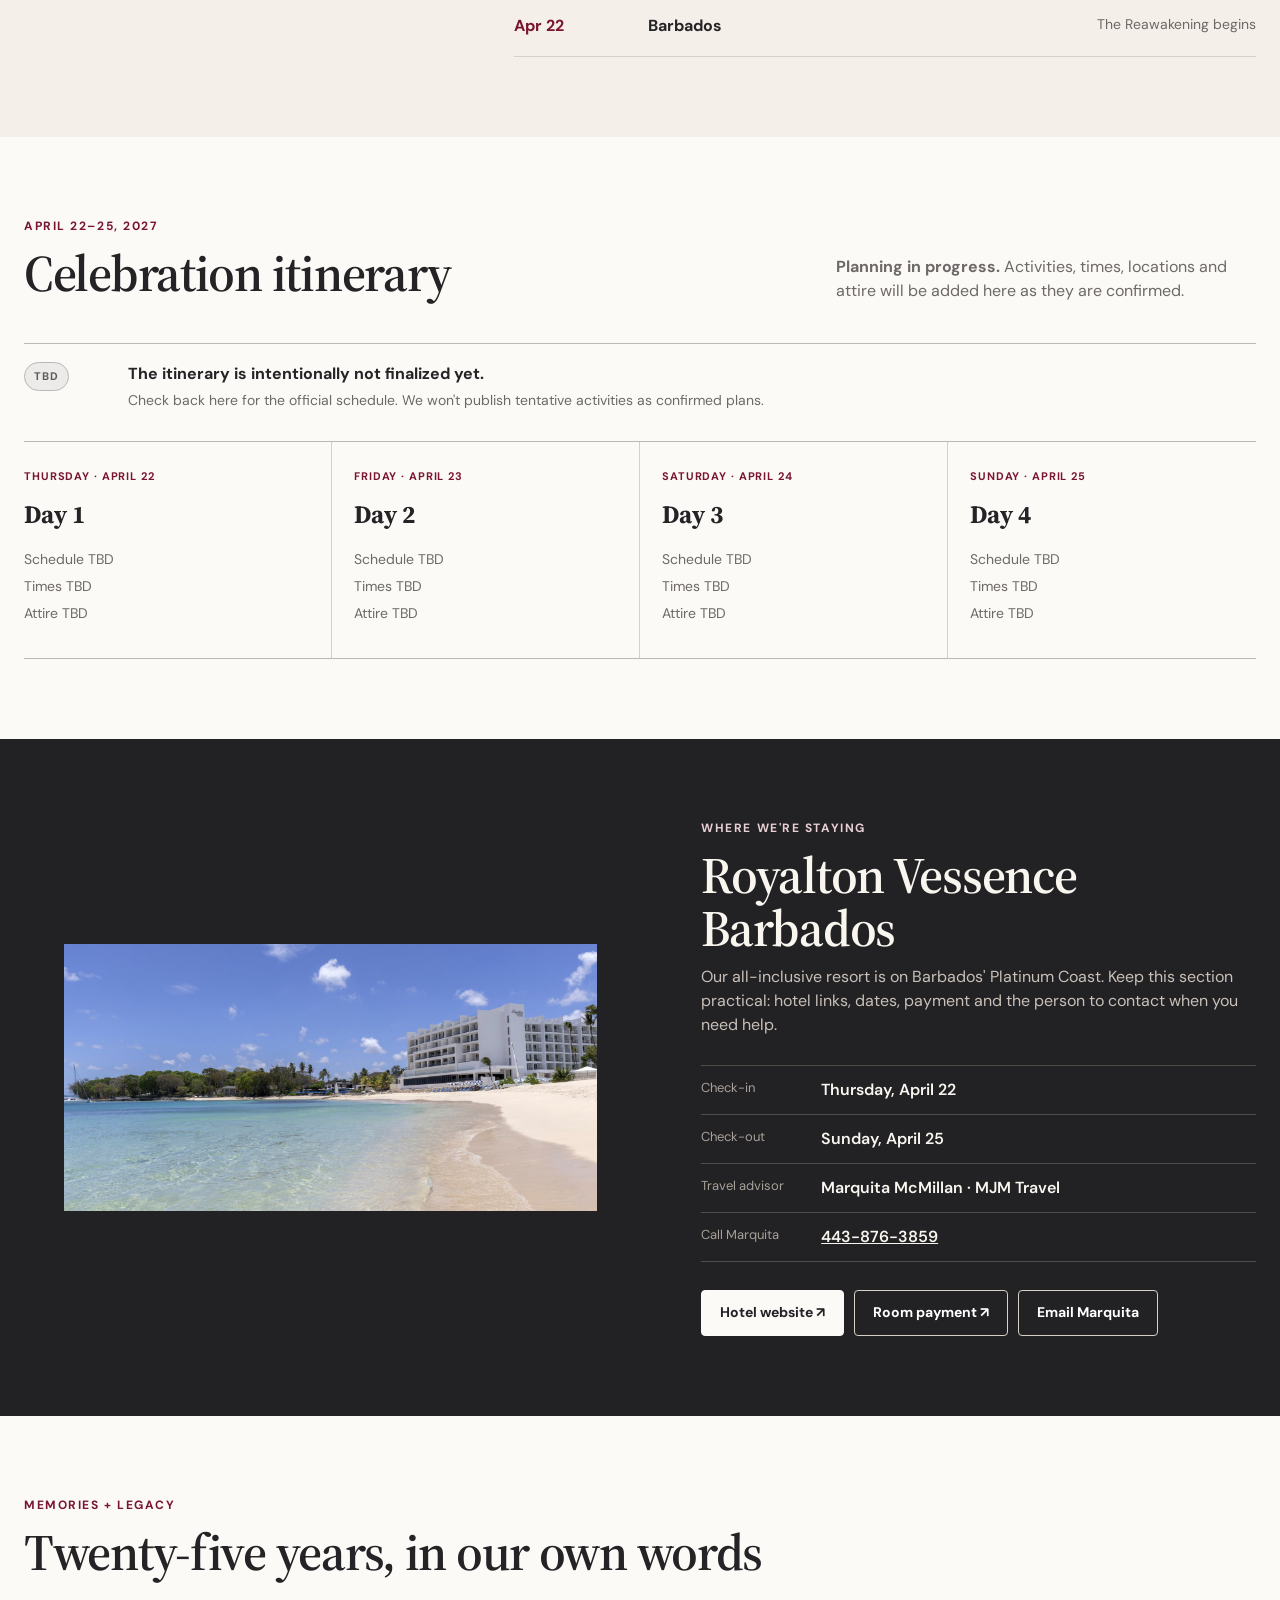
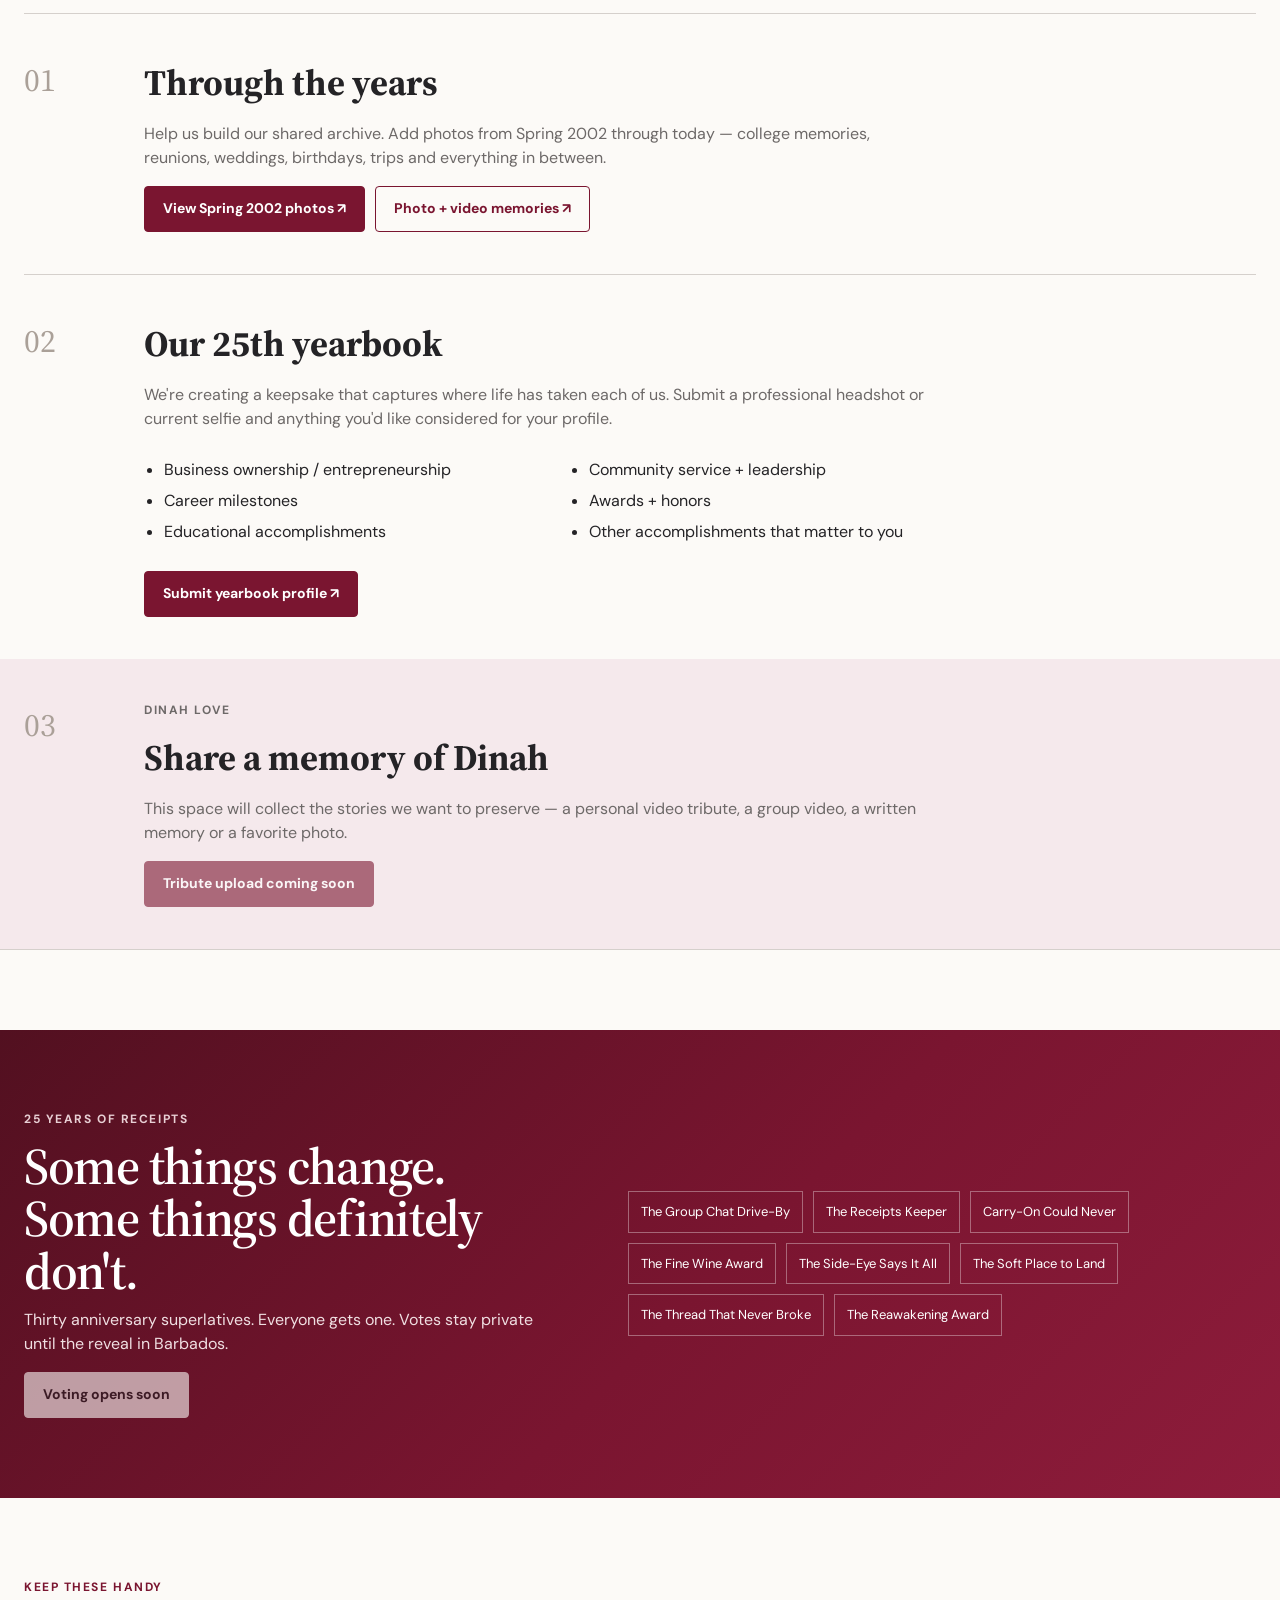
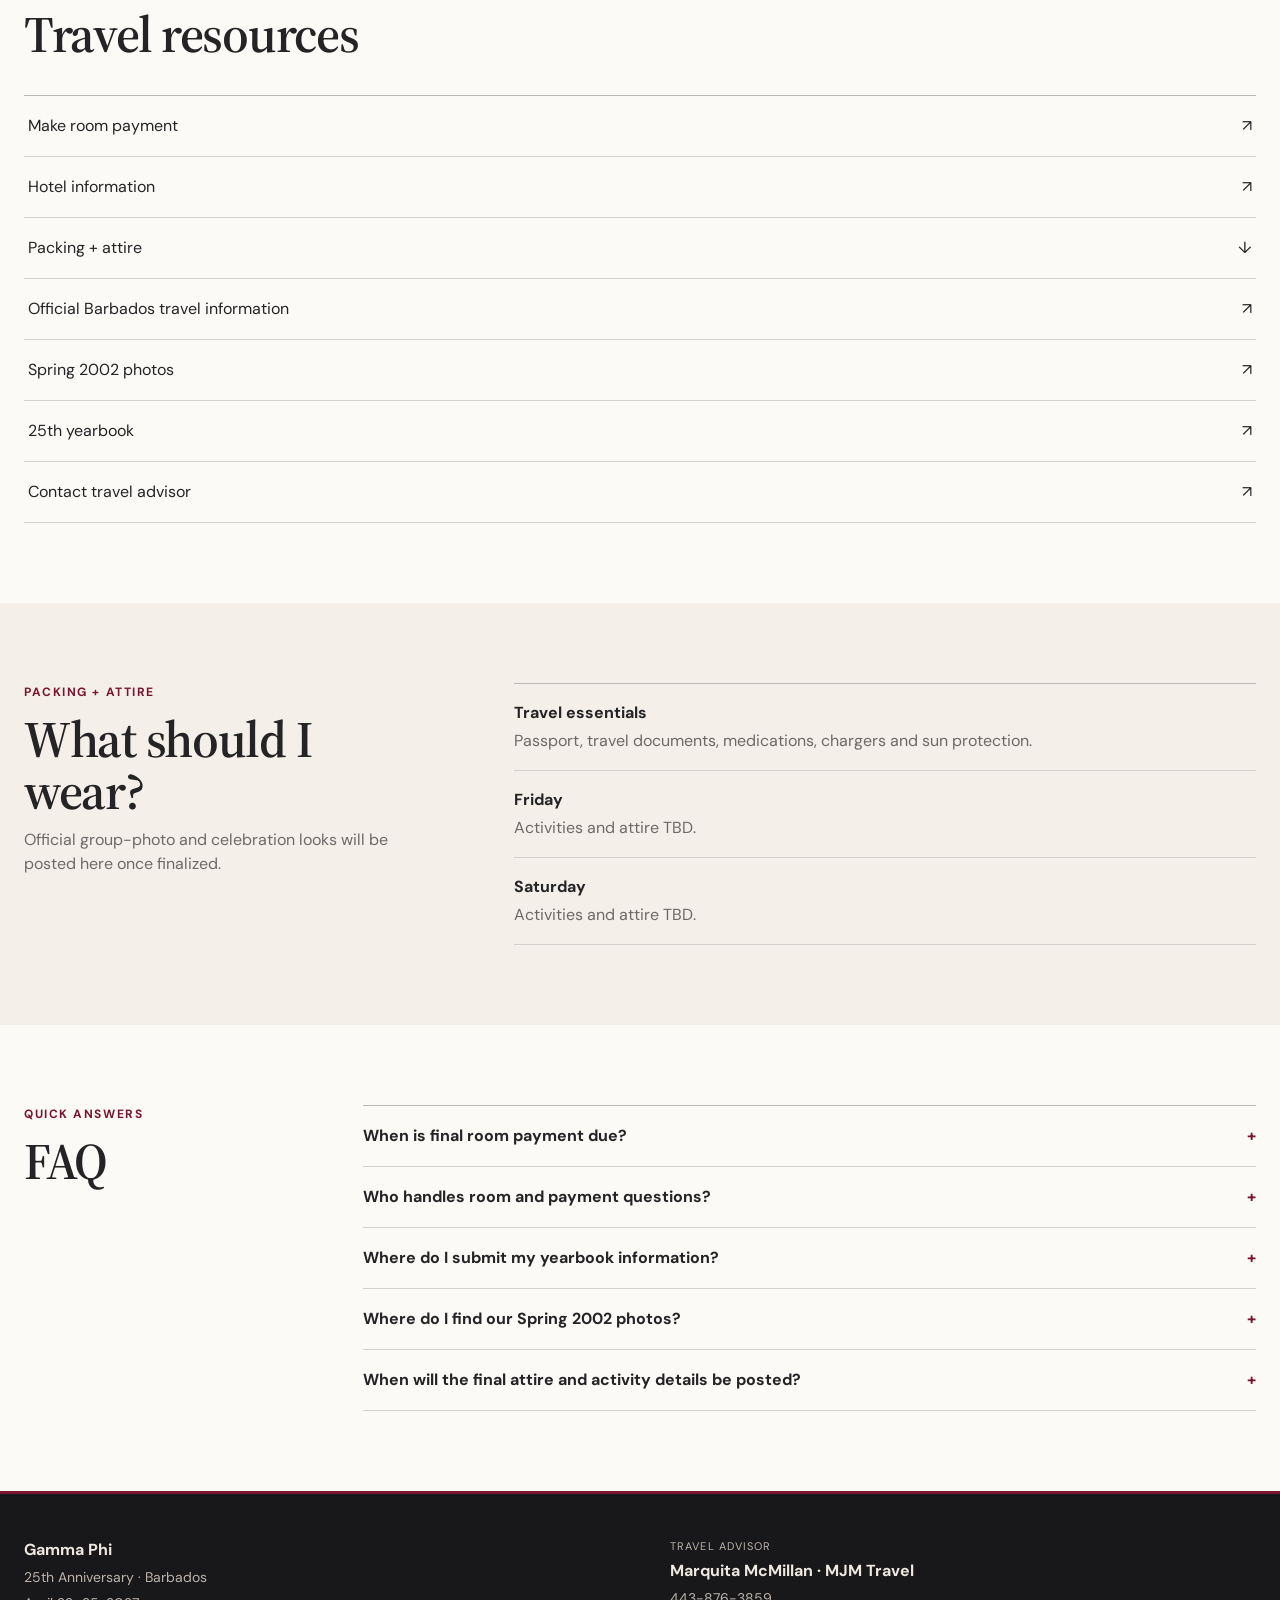
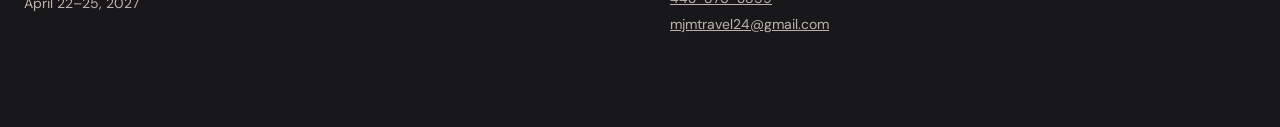
==== commit 24940f12: "Update index.html" ====
--- a/index.html
+++ b/index.html
@@ -18,7 +18,7 @@
   <header class="site-header" id="home">
     <div class="nav-wrap">
       <a class="brand" href="#home" aria-label="Gamma Phi Barbados 2027 home">
-        <span class="brand-name">Gamma Phi</span>
+        <span class="brand-name">Gamma Phi Spring 2002</span>
         <span class="brand-trip">Barbados 2027</span>
       </a>
 
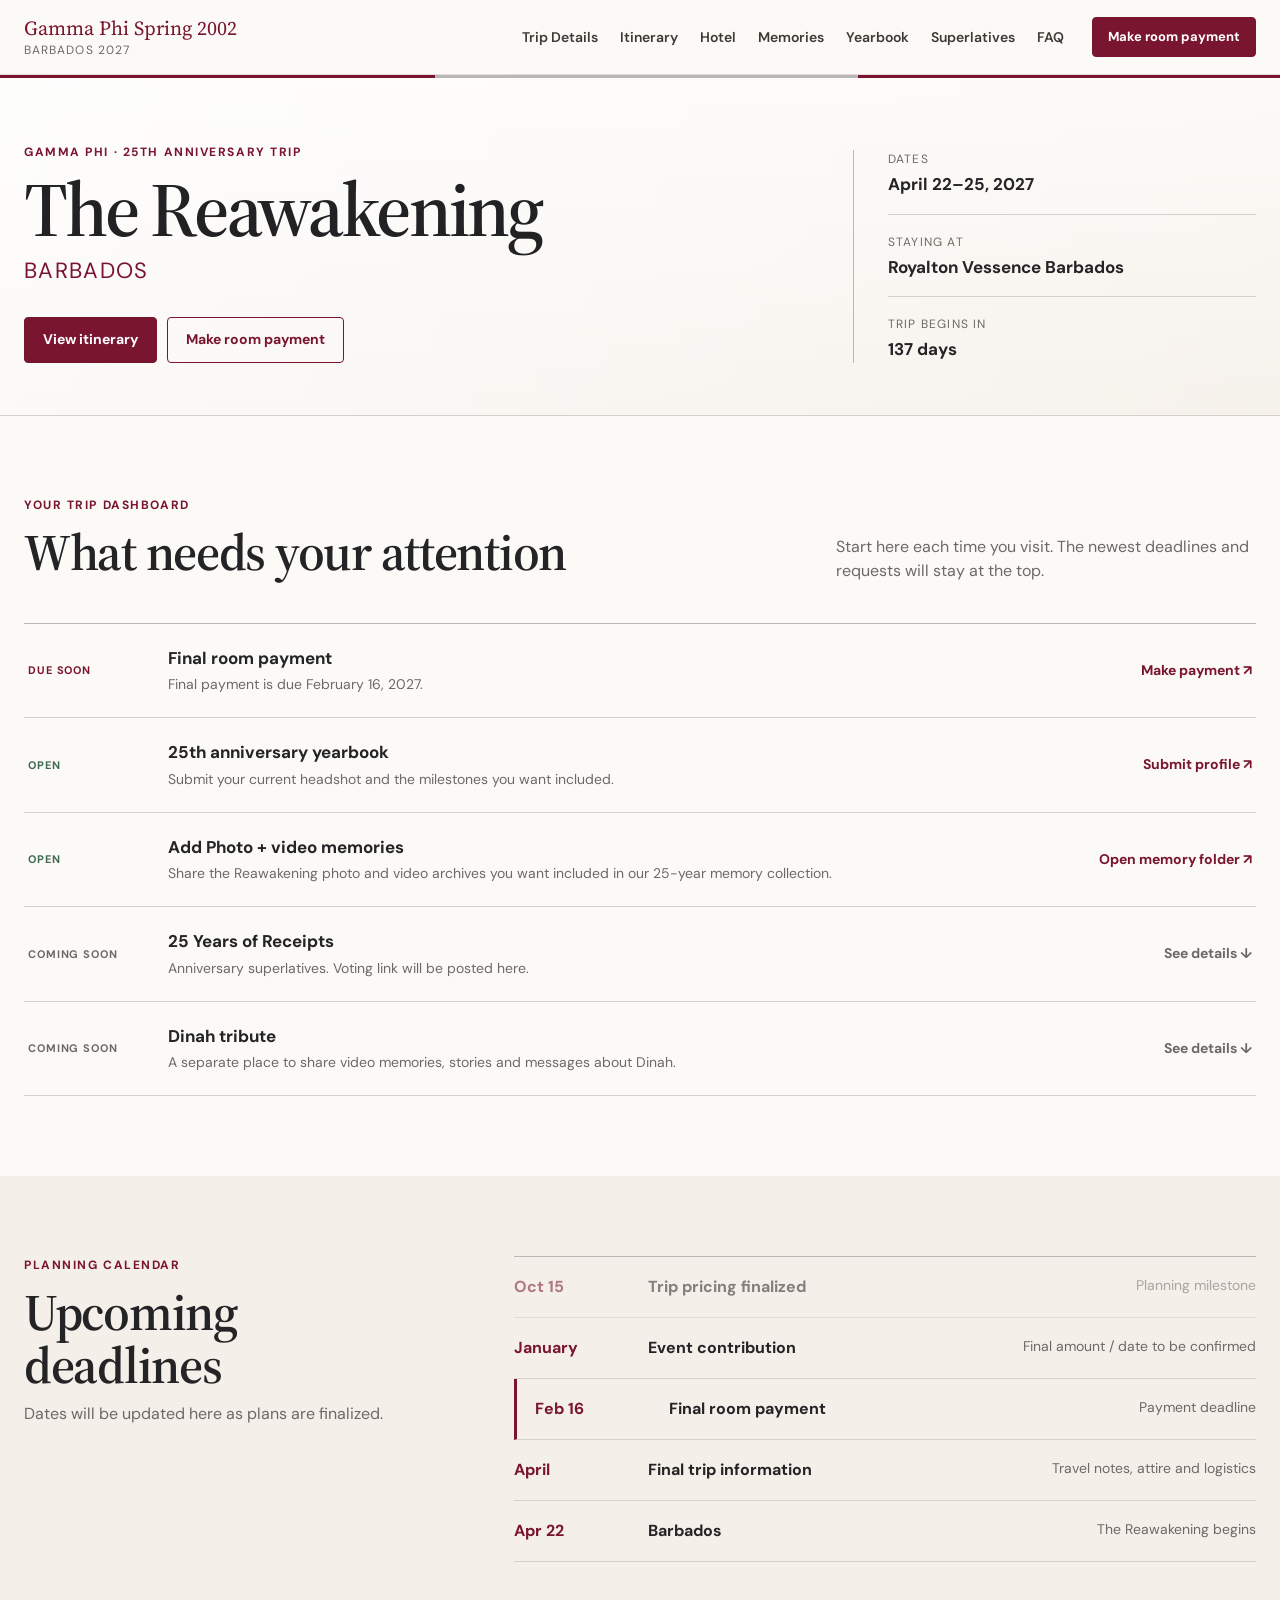
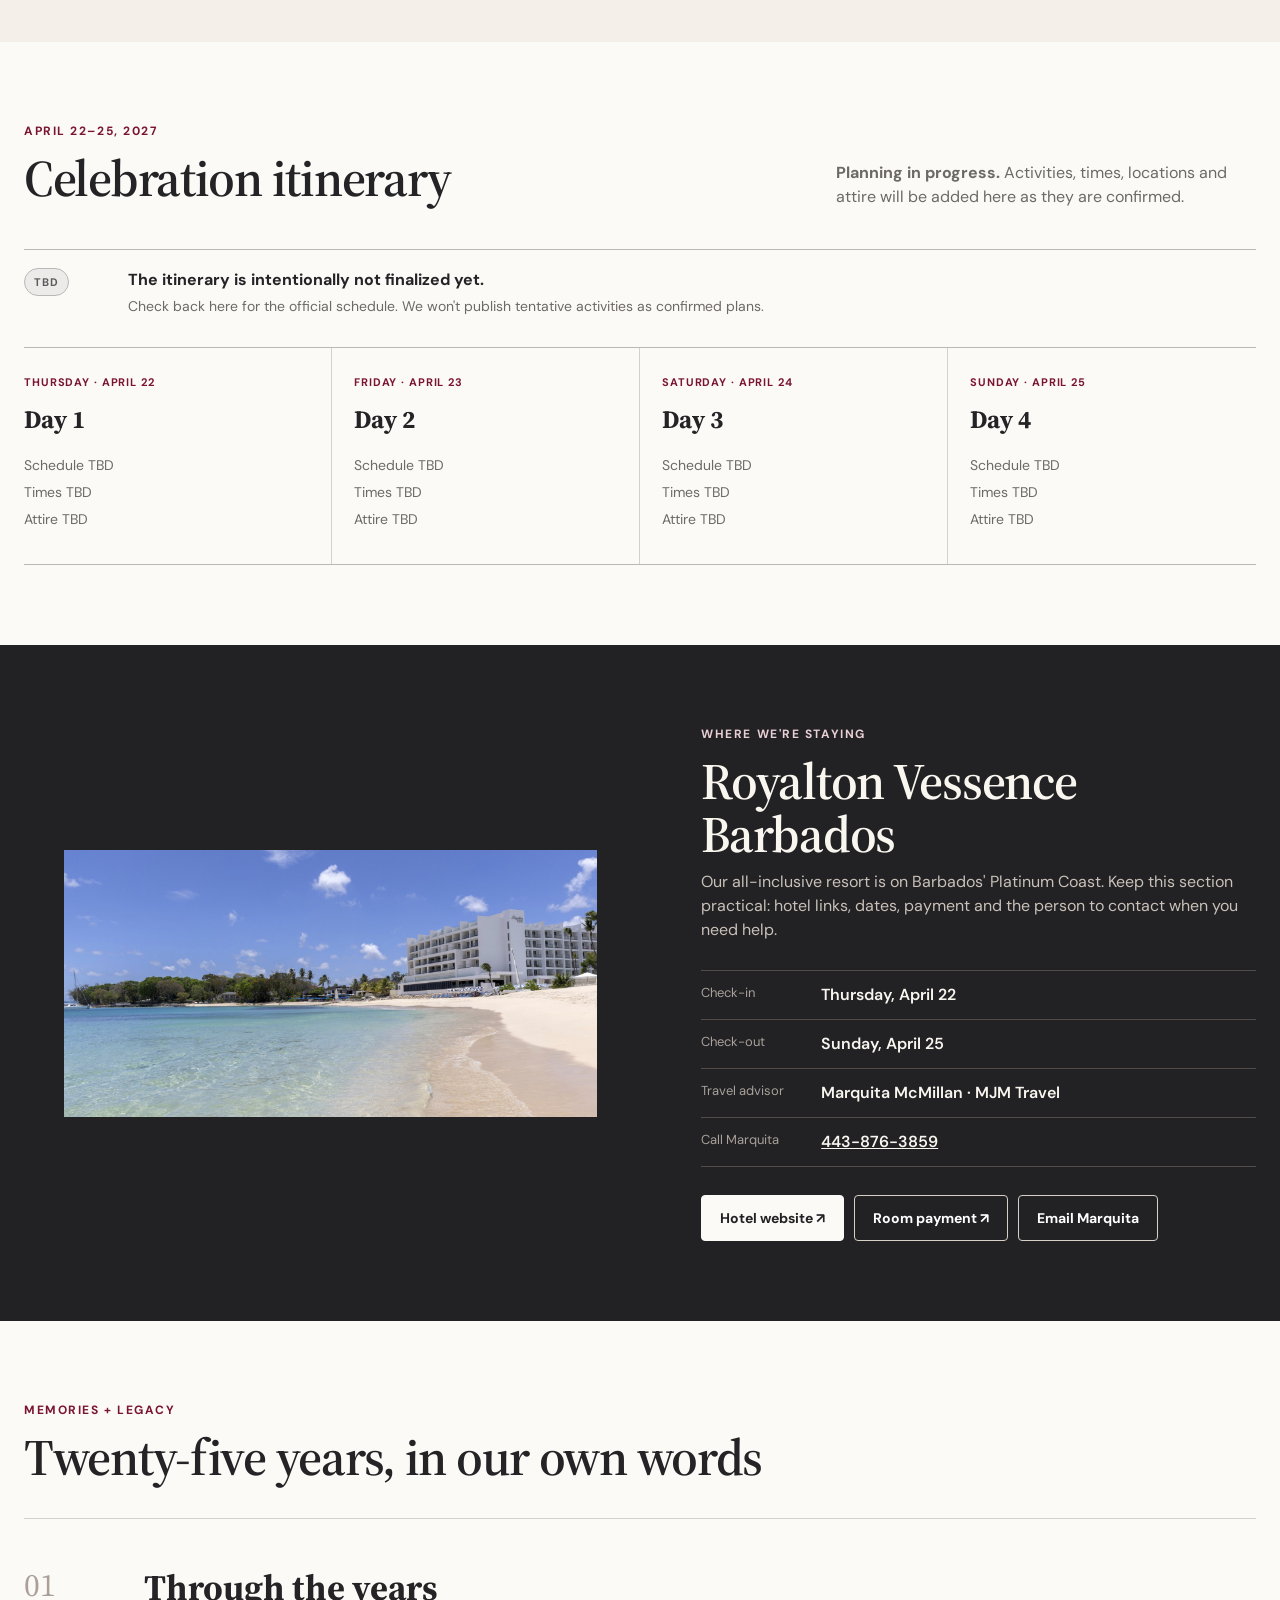
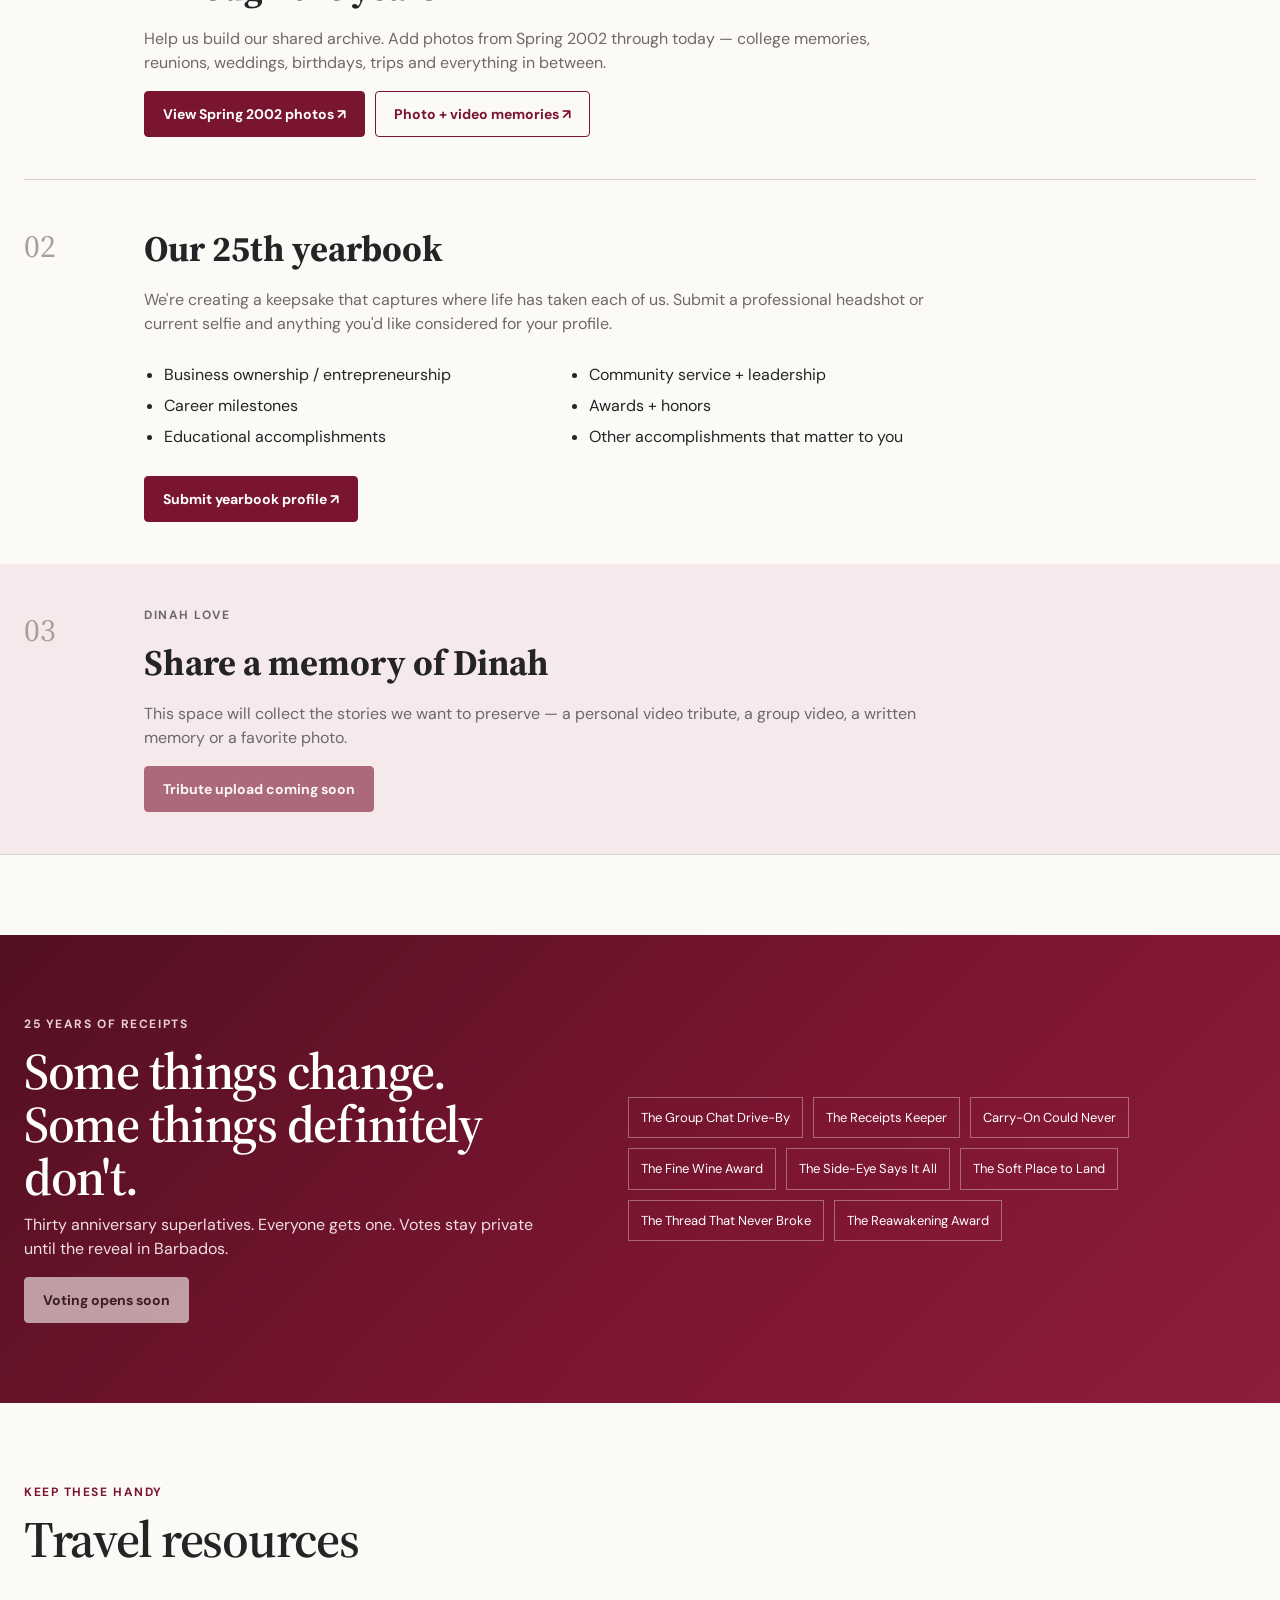
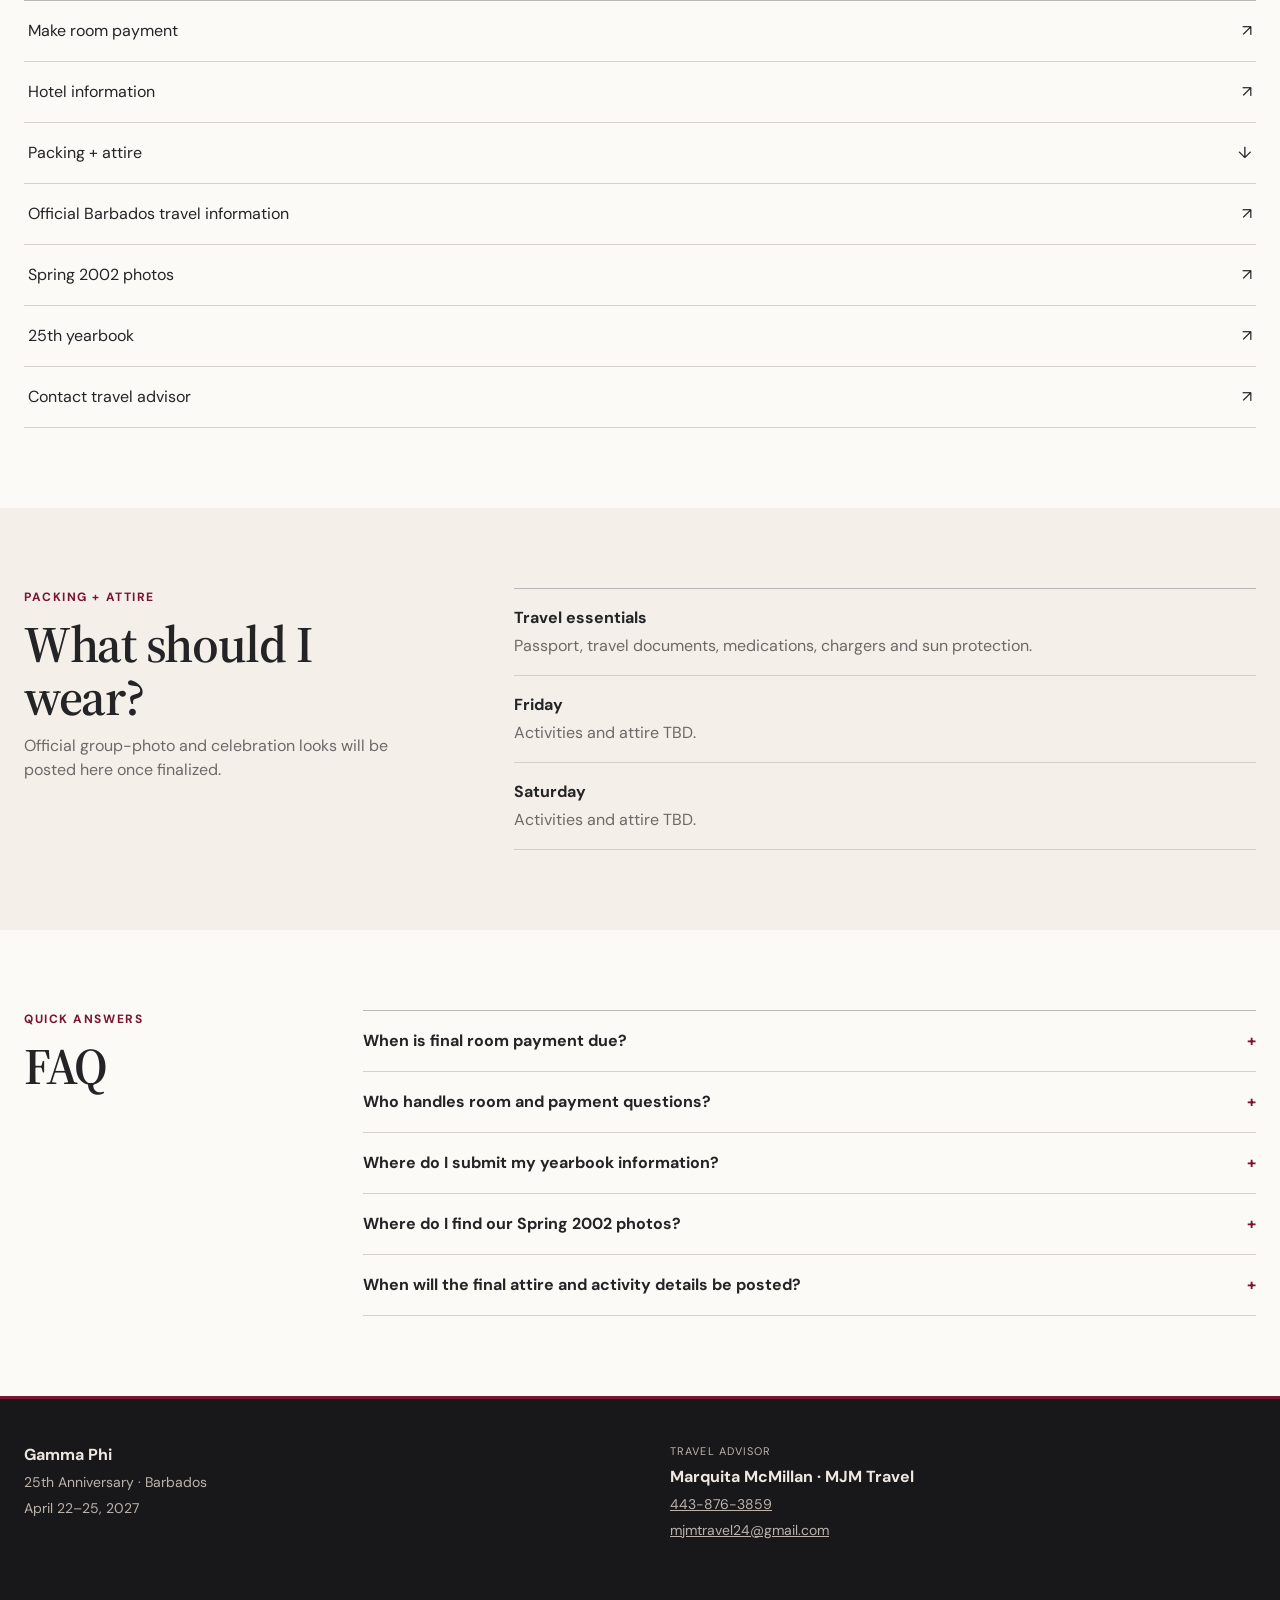
==== commit fd2cfcb7: "Update index.html" ====
--- a/index.html
+++ b/index.html
@@ -100,20 +100,11 @@
             <a class="text-link" href="https://docs.google.com/forms/d/e/1FAIpQLSeCnkCT-dSb9uvwuLBDAZEl0LzPGtIhXgYBKmc4ekPdeGg1RQ/viewform?usp=sharing&ouid=111301356838141205002" target="_blank" rel="noopener">Submit profile <span aria-hidden="true">↗</span></a>
           </article>
 
-          <article class="task-row">
+              <article class="task-row">
             <div class="status status-open">Open</div>
             <div class="task-copy">
-              <h3>Spring 2002 photo archive</h3>
-              <p>Look through the original photo folder and help us preserve the memories.</p>
-            </div>
-            <a class="text-link" href="https://drive.google.com/drive/folders/1wv4zhEvVNZA3pOpkB2Ie7NTZiMZqrJFT?usp=sharing" target="_blank" rel="noopener">View photos <span aria-hidden="true">↗</span></a>
-          </article>
-
-          <article class="task-row">
-            <div class="status status-open">Open</div>
-            <div class="task-copy">
-              <h3>Photo + video memories</h3>
-              <p>Share the photos and videos you want included in our 25-year memory collection.</p>
+              <h3>Add Photo + video memories</h3>
+              <p>Share the Reawakening photo and video archives you want included in our 25-year memory collection.</p>
             </div>
             <a class="text-link" href="https://drive.google.com/drive/folders/1qH9M0mg3jP6Vq0okQJnkiacWS68esvJN" target="_blank" rel="noopener">Open memory folder <span aria-hidden="true">↗</span></a>
           </article>
@@ -122,7 +113,7 @@
             <div class="status status-soon">Coming soon</div>
             <div class="task-copy">
               <h3>25 Years of Receipts</h3>
-              <p>Thirty anniversary superlatives. Voting link will be posted here.</p>
+              <p>Anniversary superlatives. Voting link will be posted here.</p>
             </div>
             <a class="text-link muted-link" href="#receipts">See details <span aria-hidden="true">↓</span></a>
           </article>
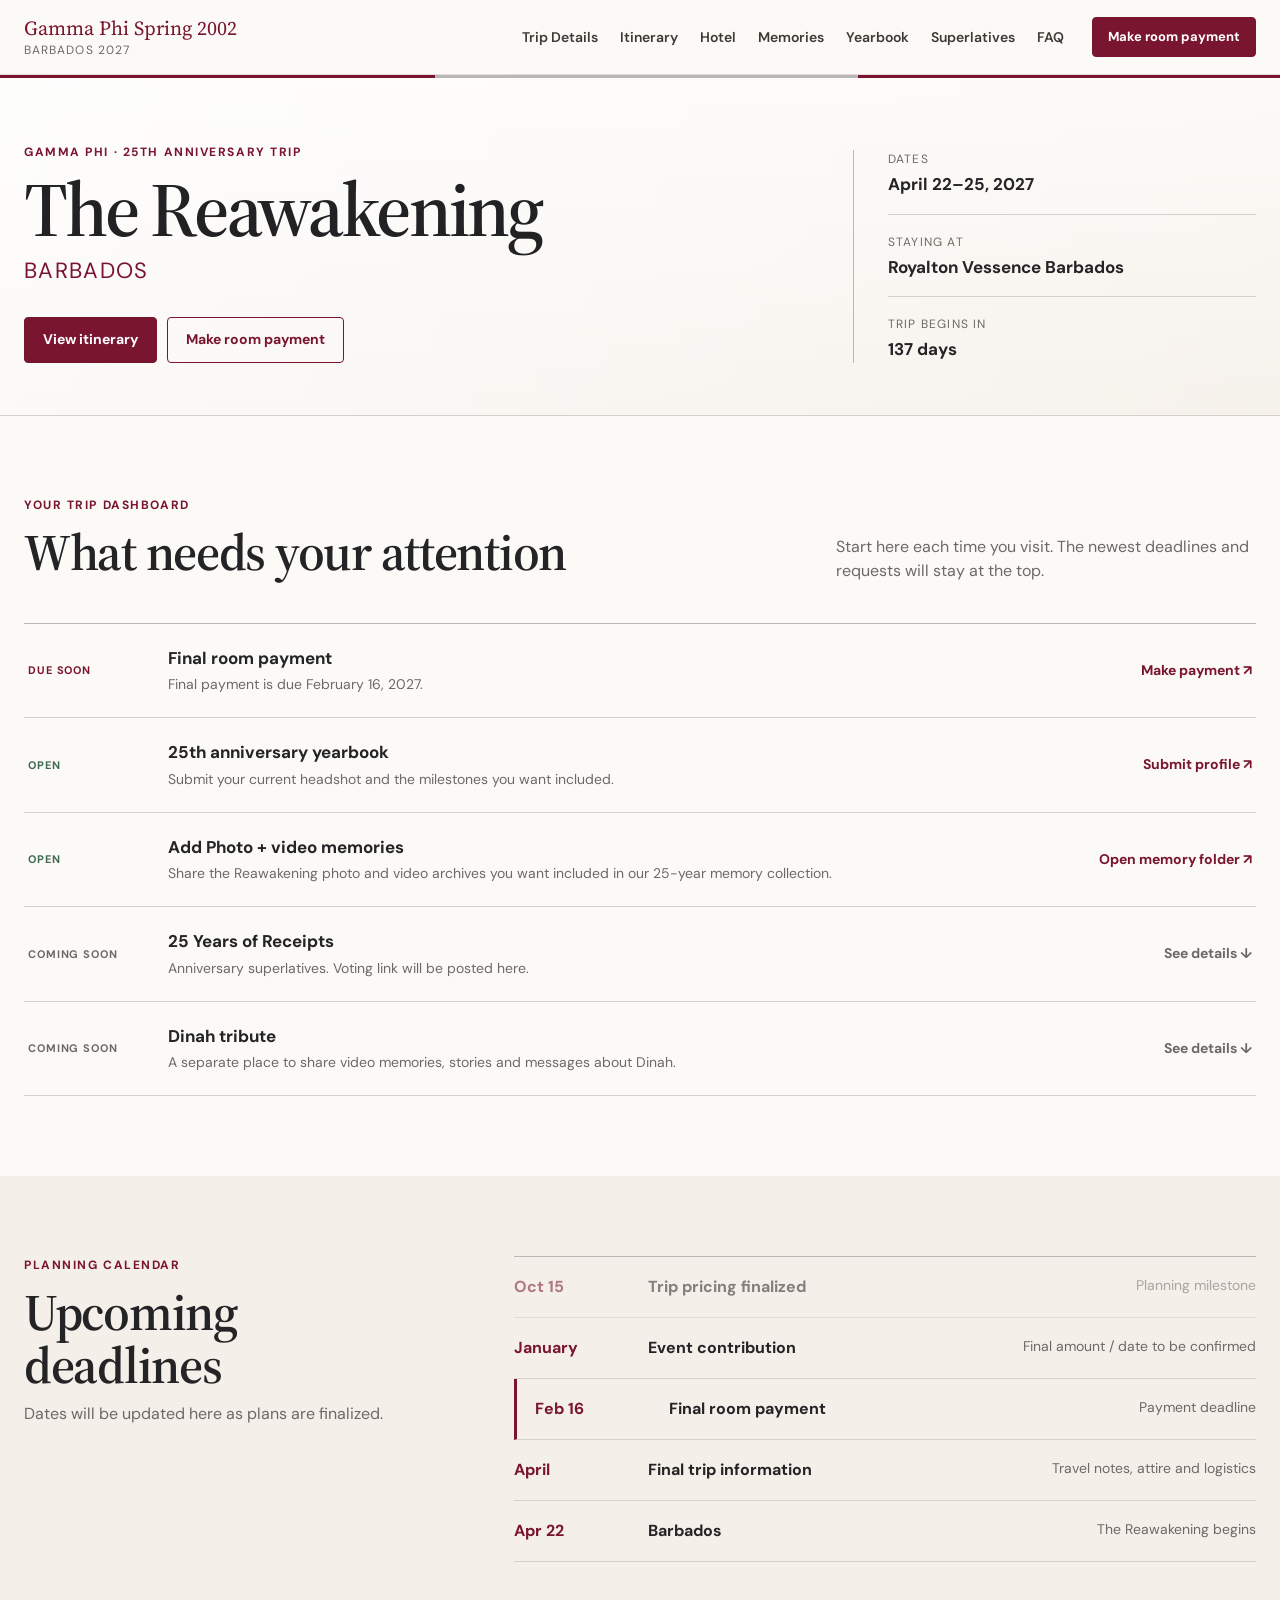
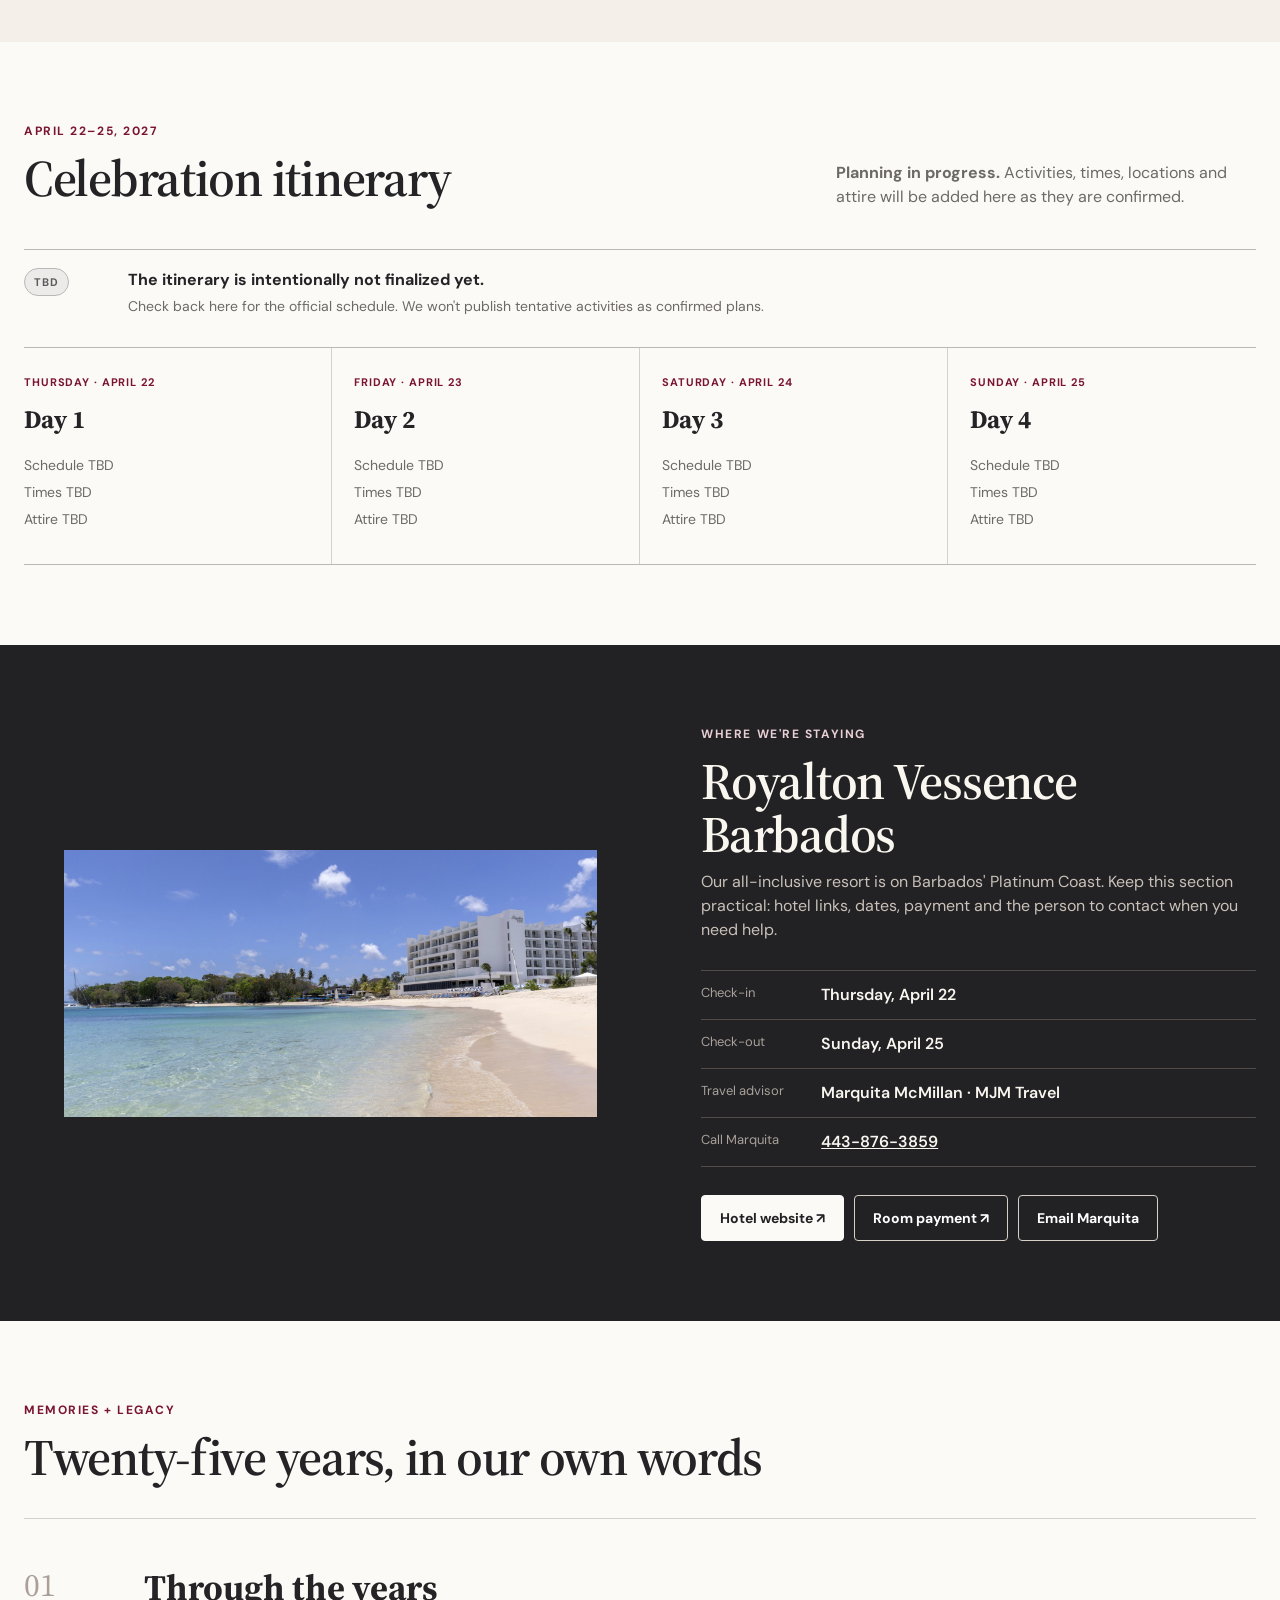
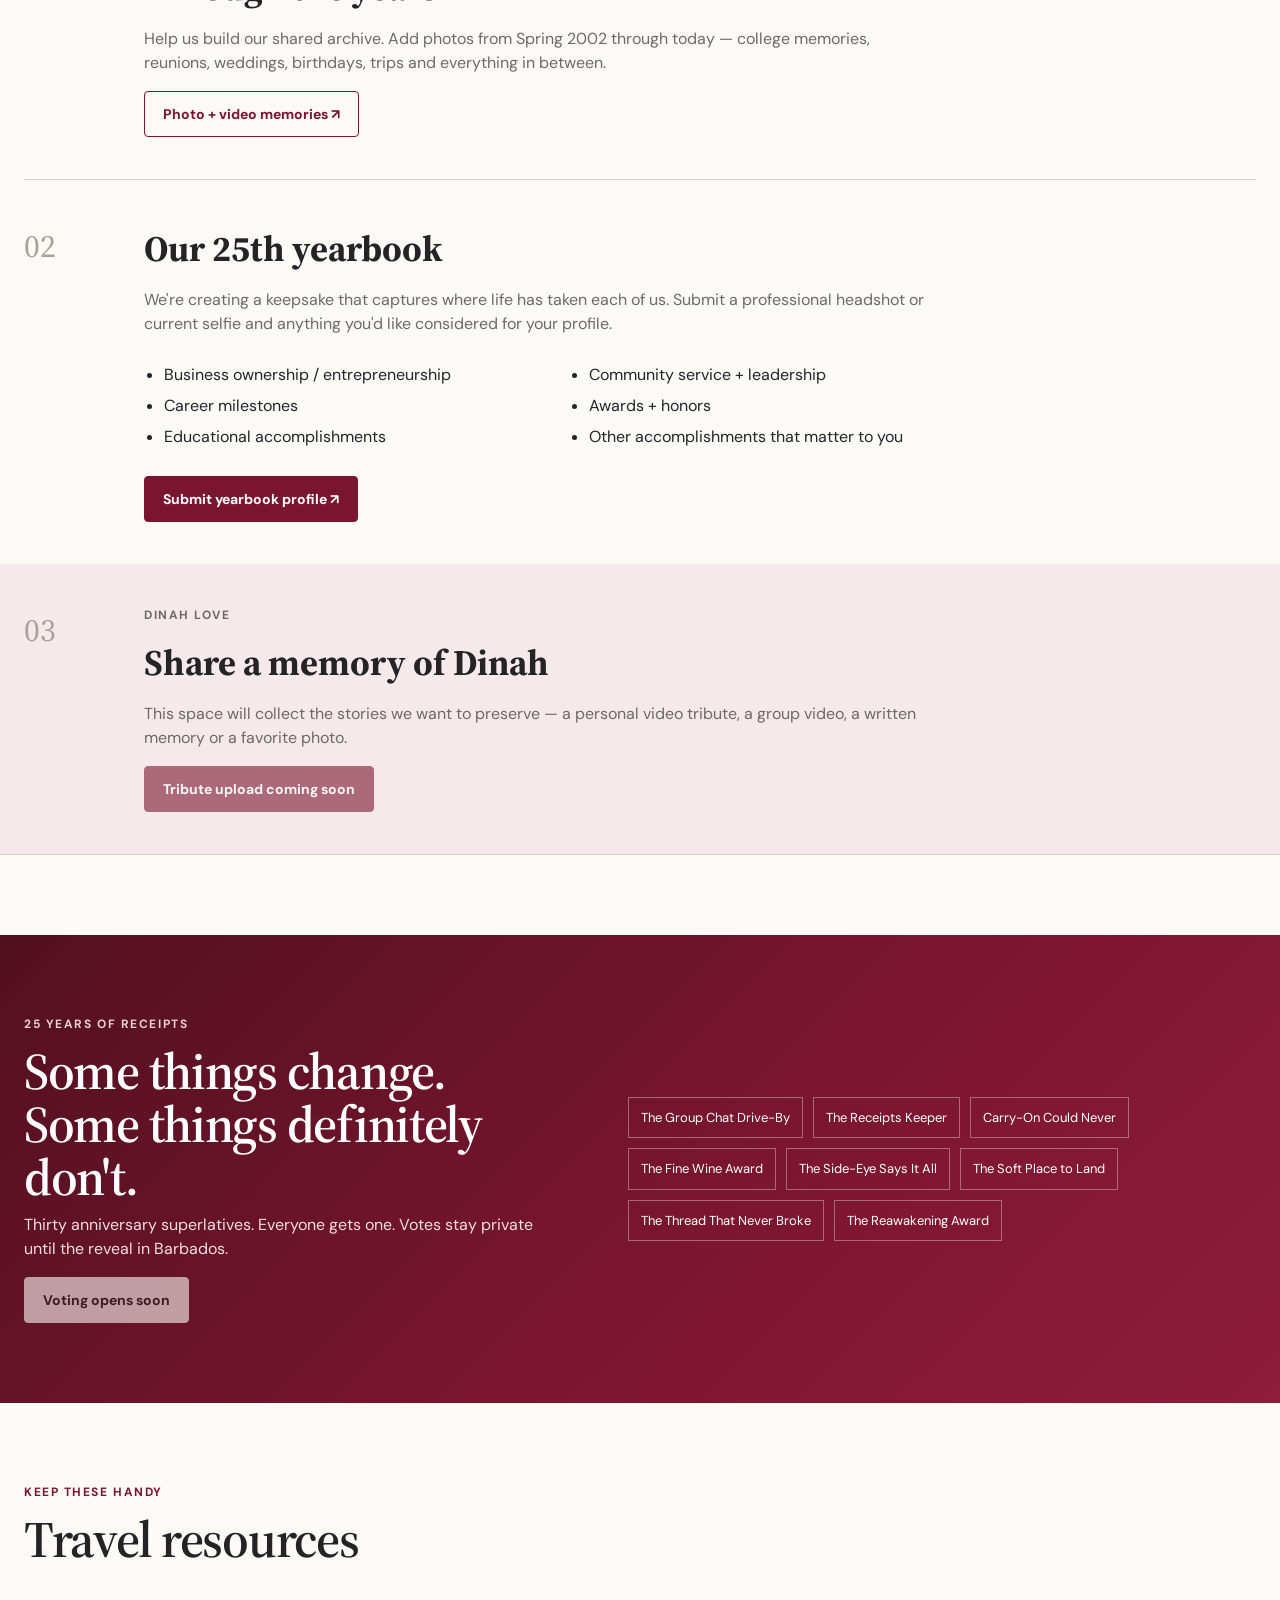
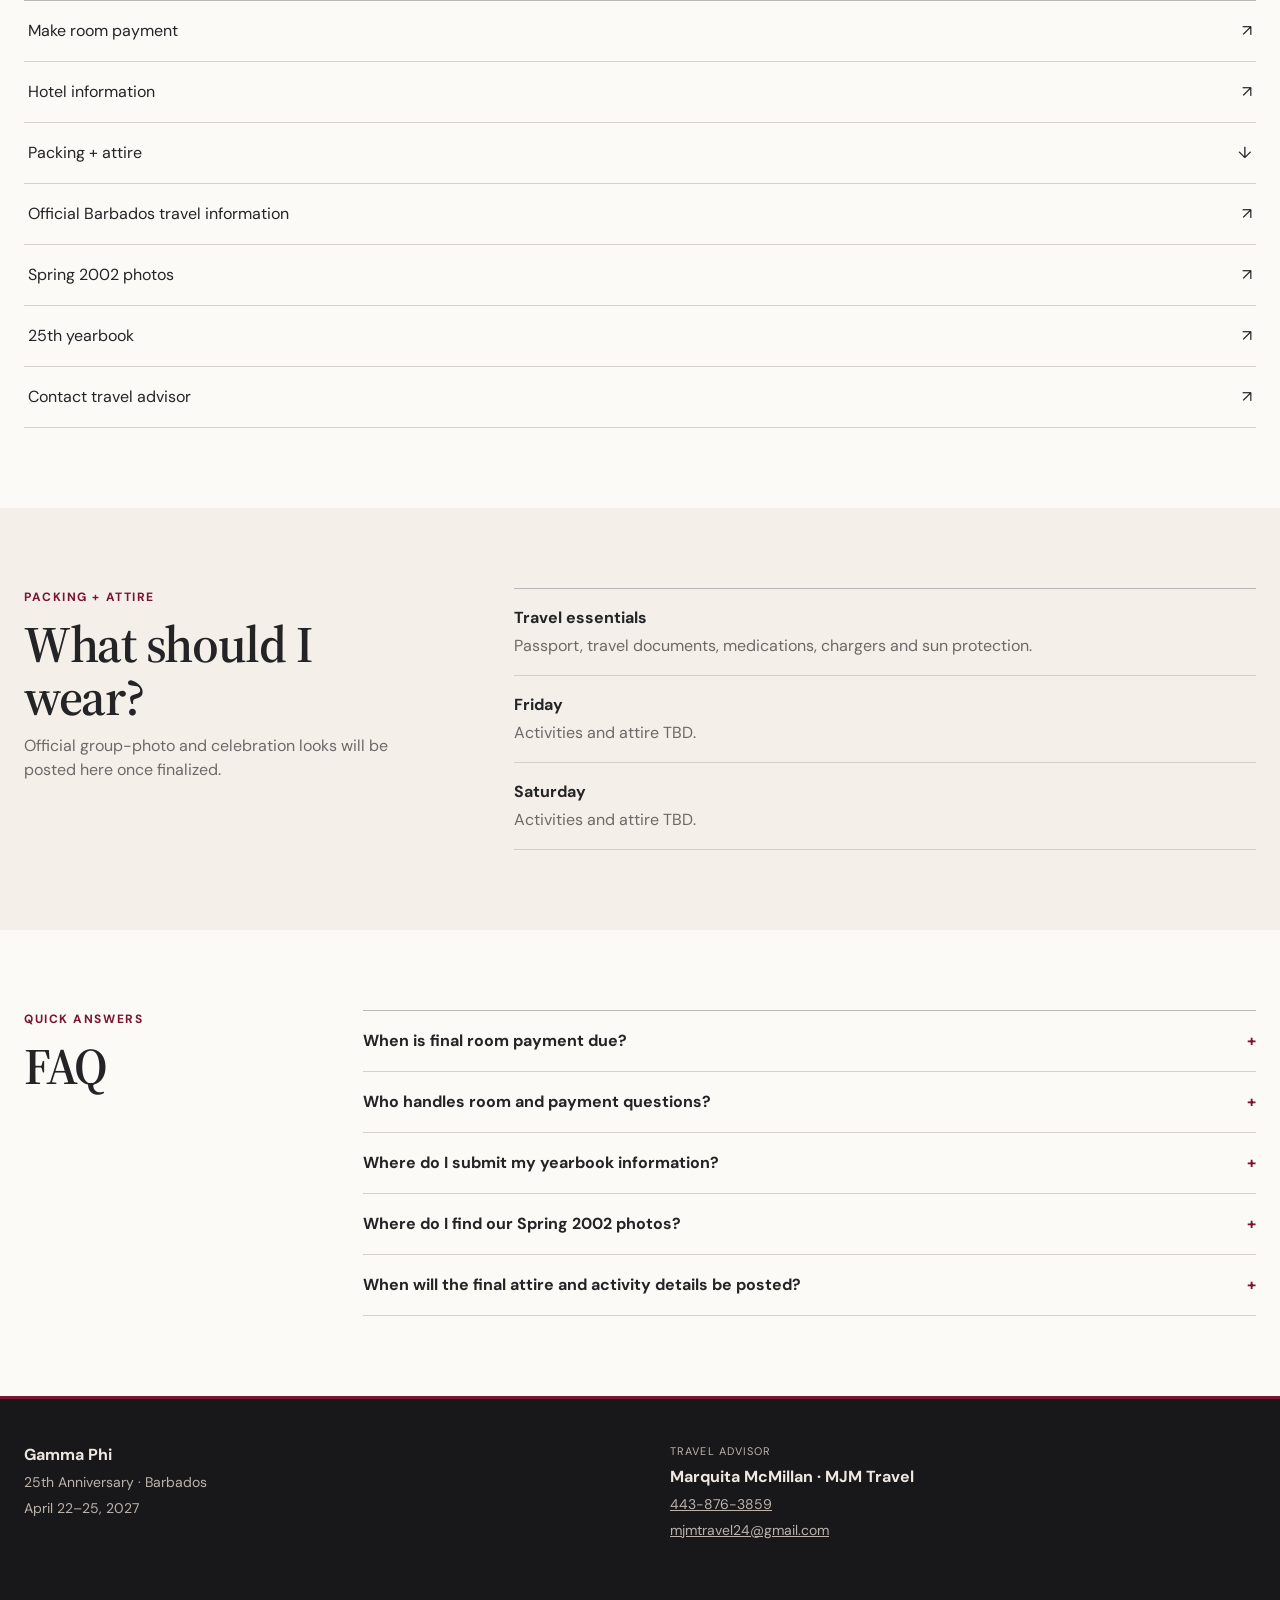
==== commit 5dbaa686: "Update index.html" ====
--- a/index.html
+++ b/index.html
@@ -250,7 +250,6 @@
             <h3>Through the years</h3>
             <p>Help us build our shared archive. Add photos from Spring 2002 through today — college memories, reunions, weddings, birthdays, trips and everything in between.</p>
             <div class="button-row">
-              <a class="button" href="https://drive.google.com/drive/folders/1wv4zhEvVNZA3pOpkB2Ie7NTZiMZqrJFT?usp=sharing" target="_blank" rel="noopener">View Spring 2002 photos ↗</a>
               <a class="button button-outline" href="https://drive.google.com/drive/folders/1qH9M0mg3jP6Vq0okQJnkiacWS68esvJN" target="_blank" rel="noopener">Photo + video memories ↗</a>
             </div>
           </div>
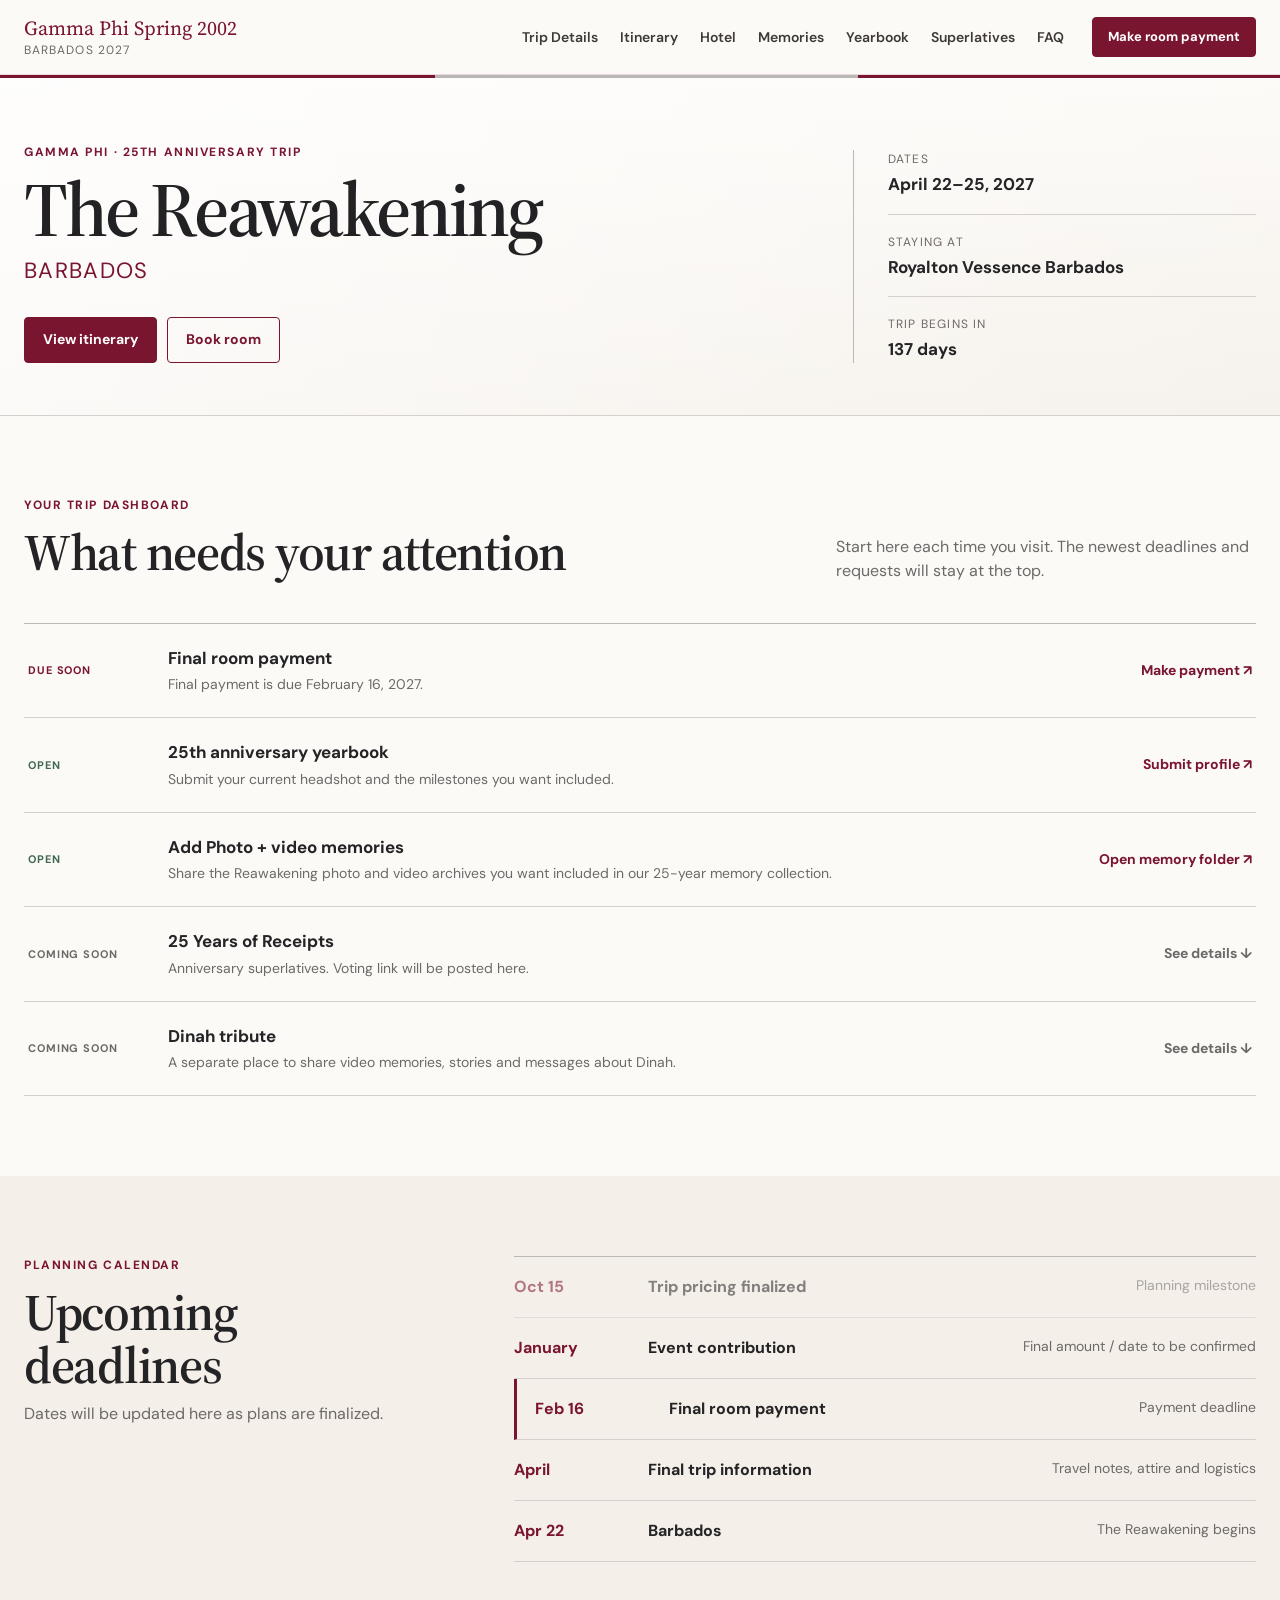
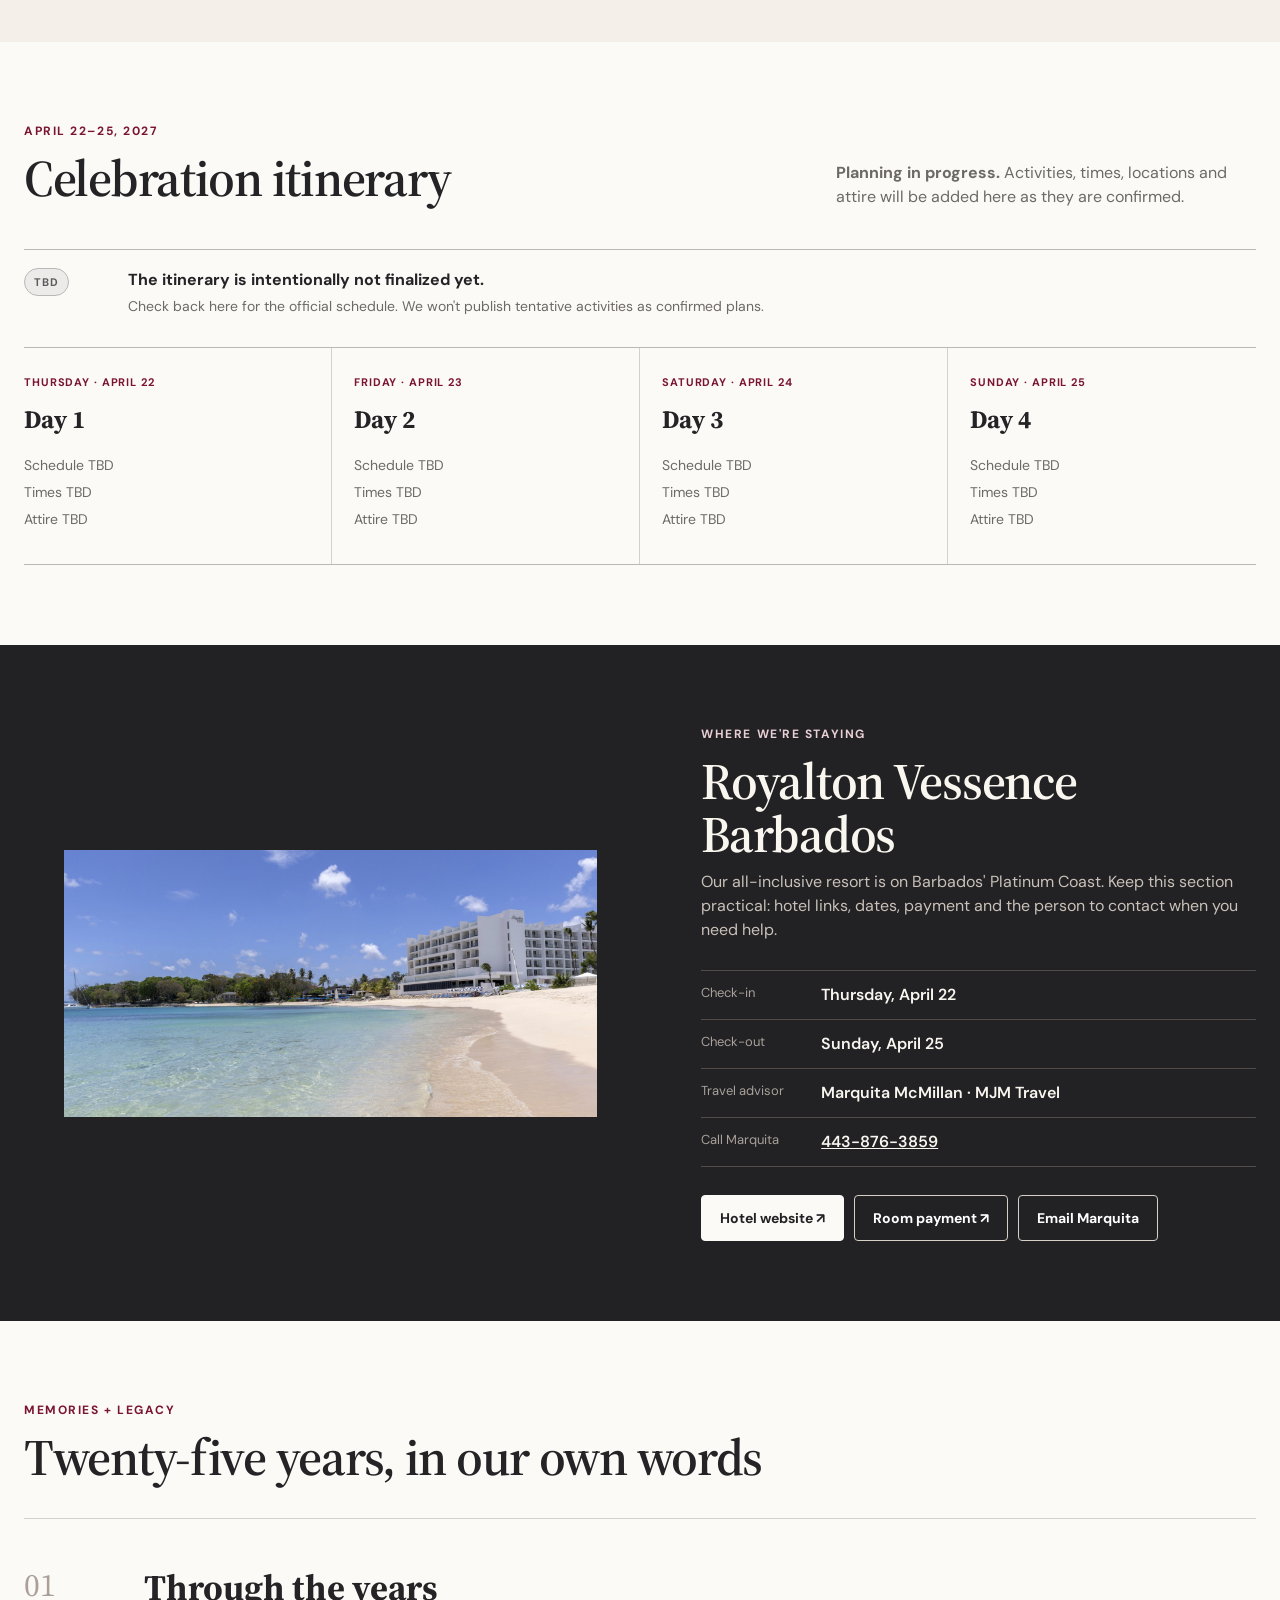
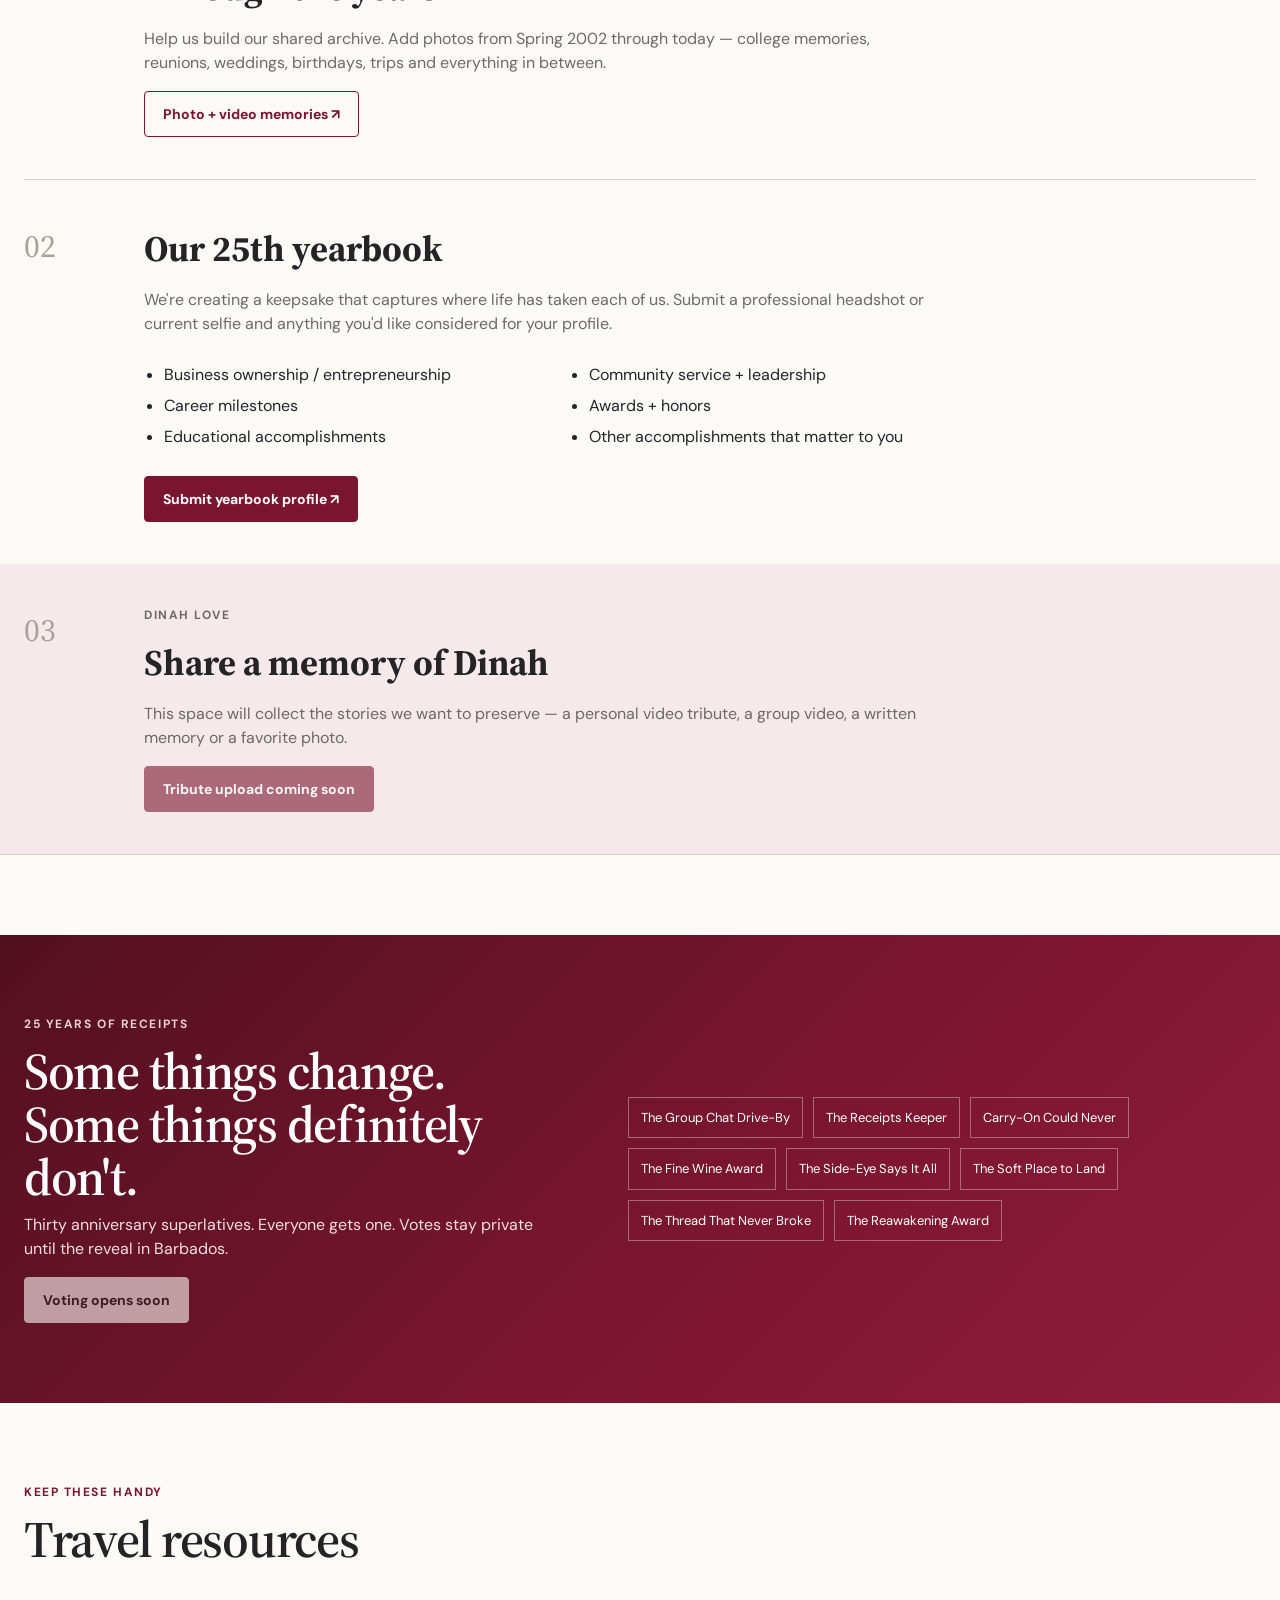
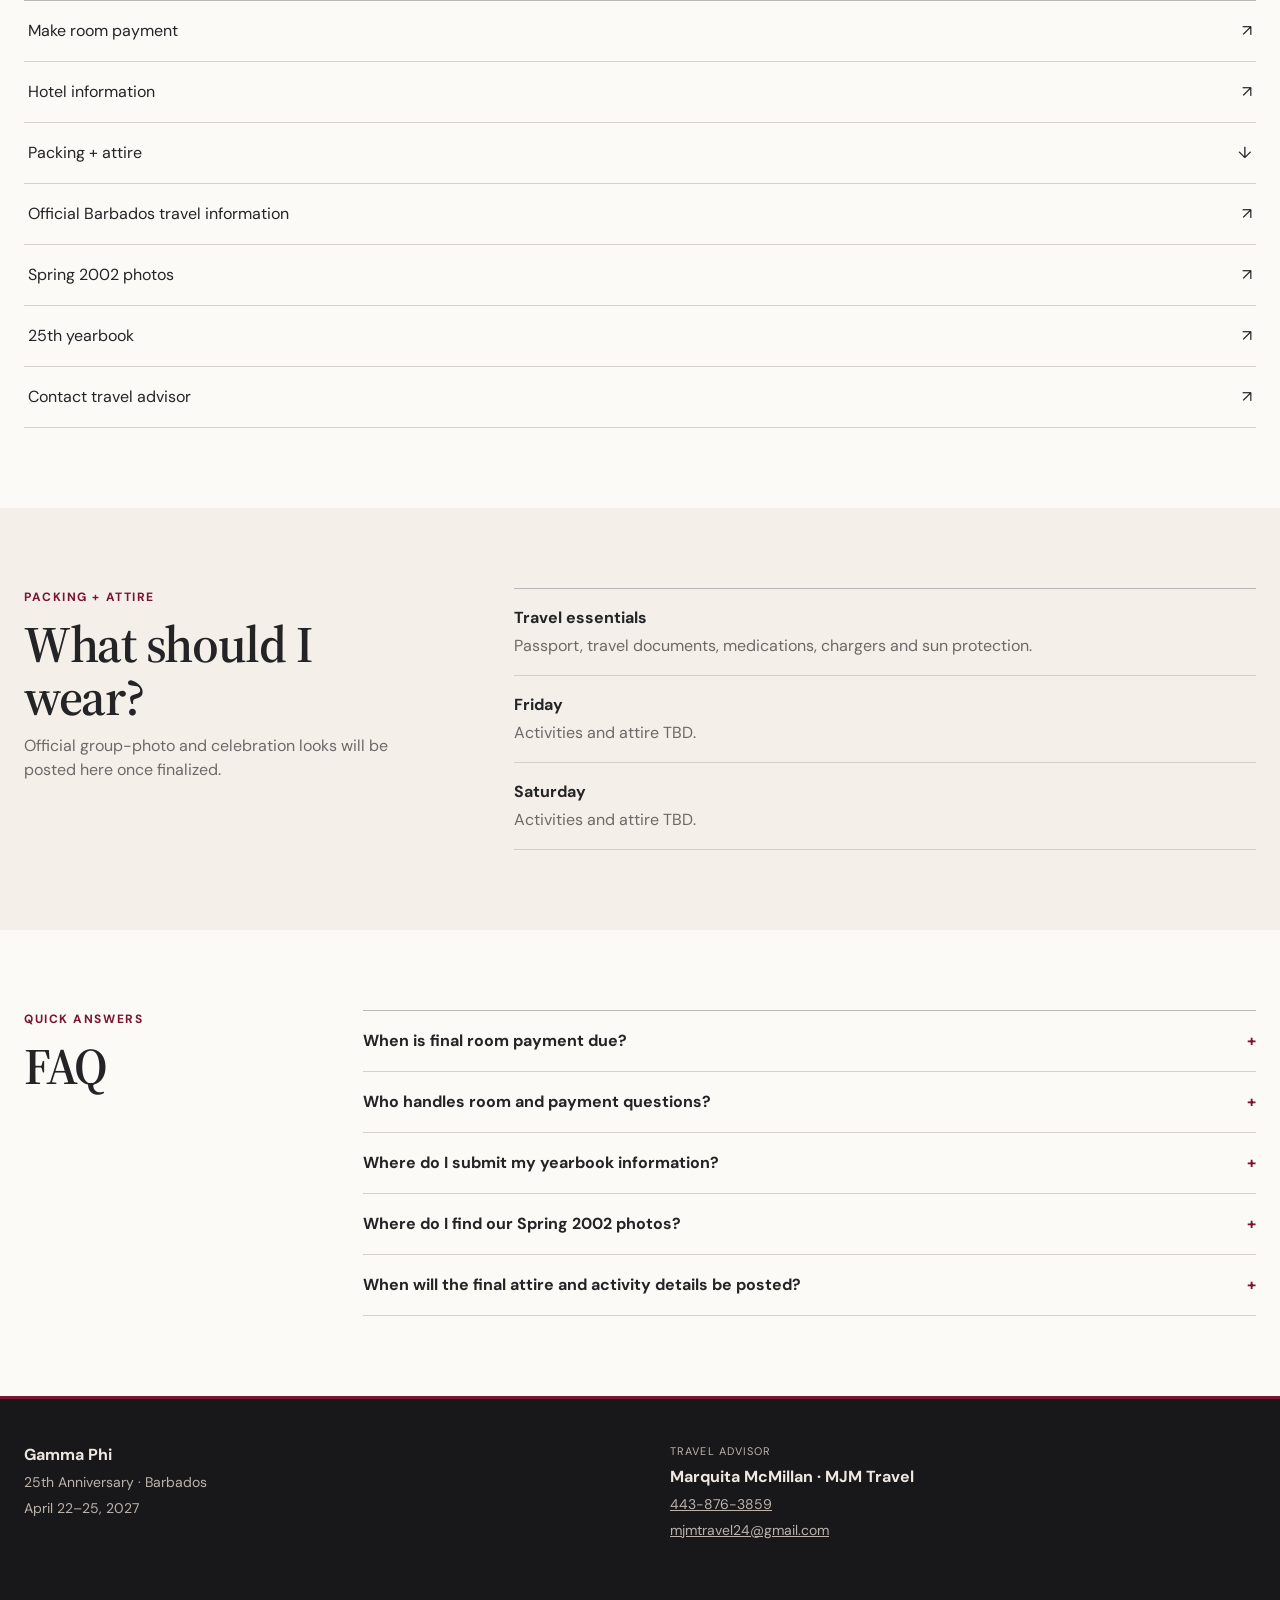
==== commit 995fab8a: "Update index.html" ====
--- a/index.html
+++ b/index.html
@@ -50,7 +50,7 @@
           <p class="destination">Barbados</p>
           <div class="intro-actions">
             <a class="button" href="#itinerary">View itinerary</a>
-            <a class="button button-outline" href="https://res.funjet.com/specialsssl/deal.aspx?deal=6086&vendor=FJ1&promocode=CGFJREAWAKENING&plcode=1054MAMC&gssourcecode=groups&plcodeversion=3" target="_blank" rel="noopener">Make room payment</a>
+            <a class="button button-outline" href="https://res.funjet.com/specialsssl/deal.aspx?deal=6086&vendor=FJ1&promocode=CGFJREAWAKENING&plcode=1054MAMC&gssourcecode=groups&plcodeversion=3" target="_blank" rel="noopener">Book room </a>
           </div>
         </div>
 
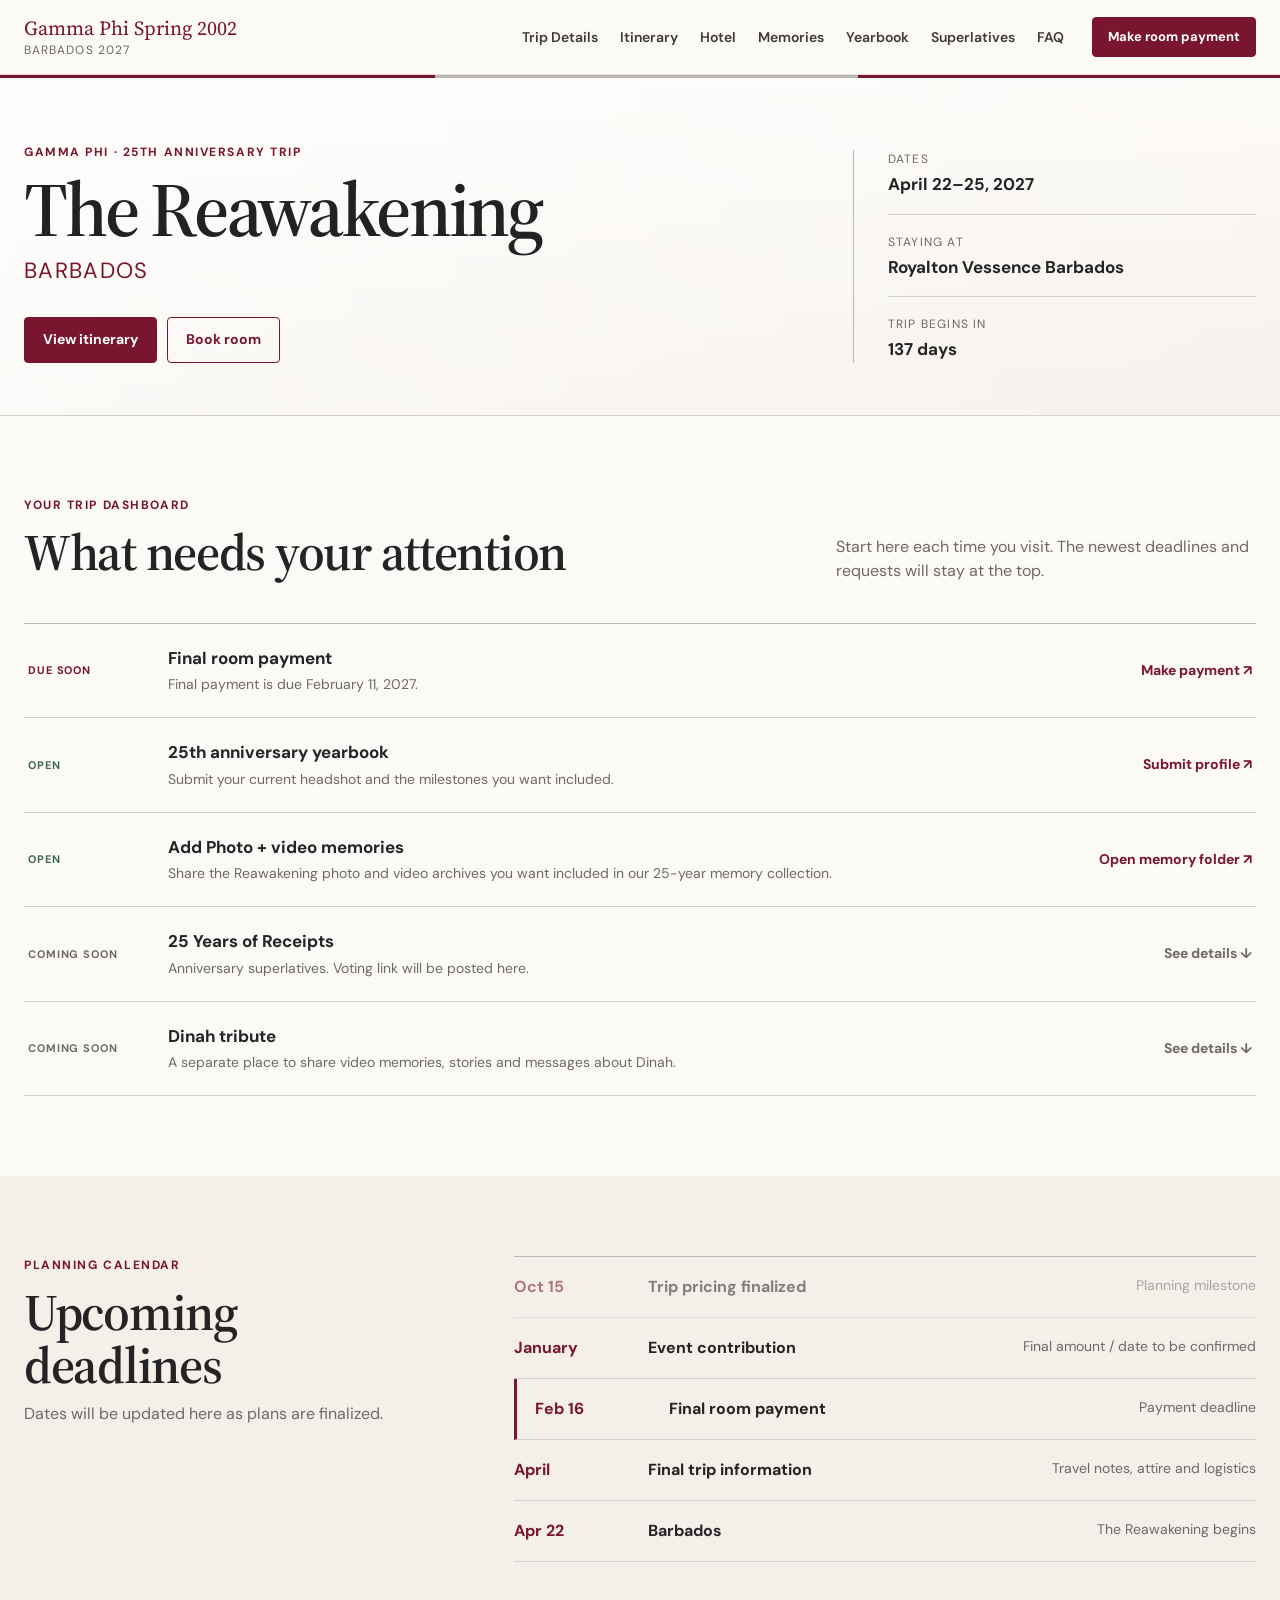
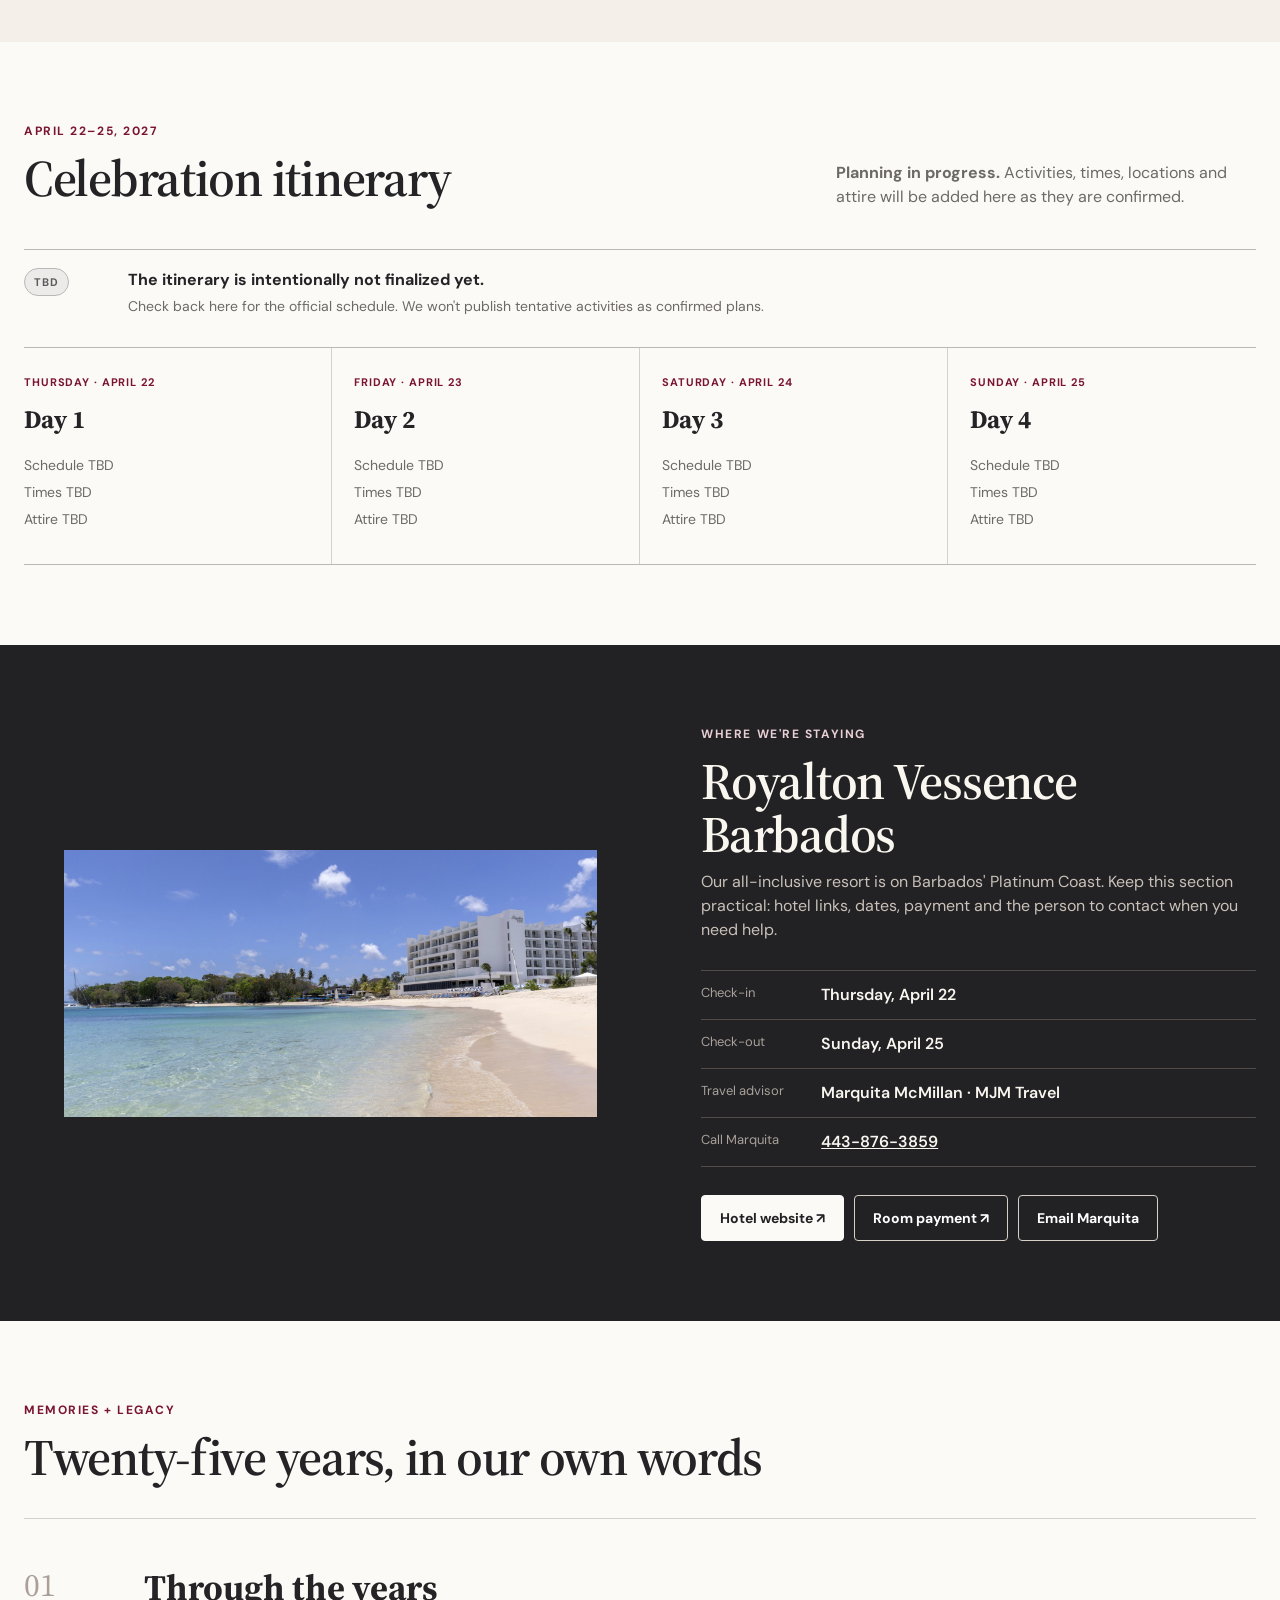
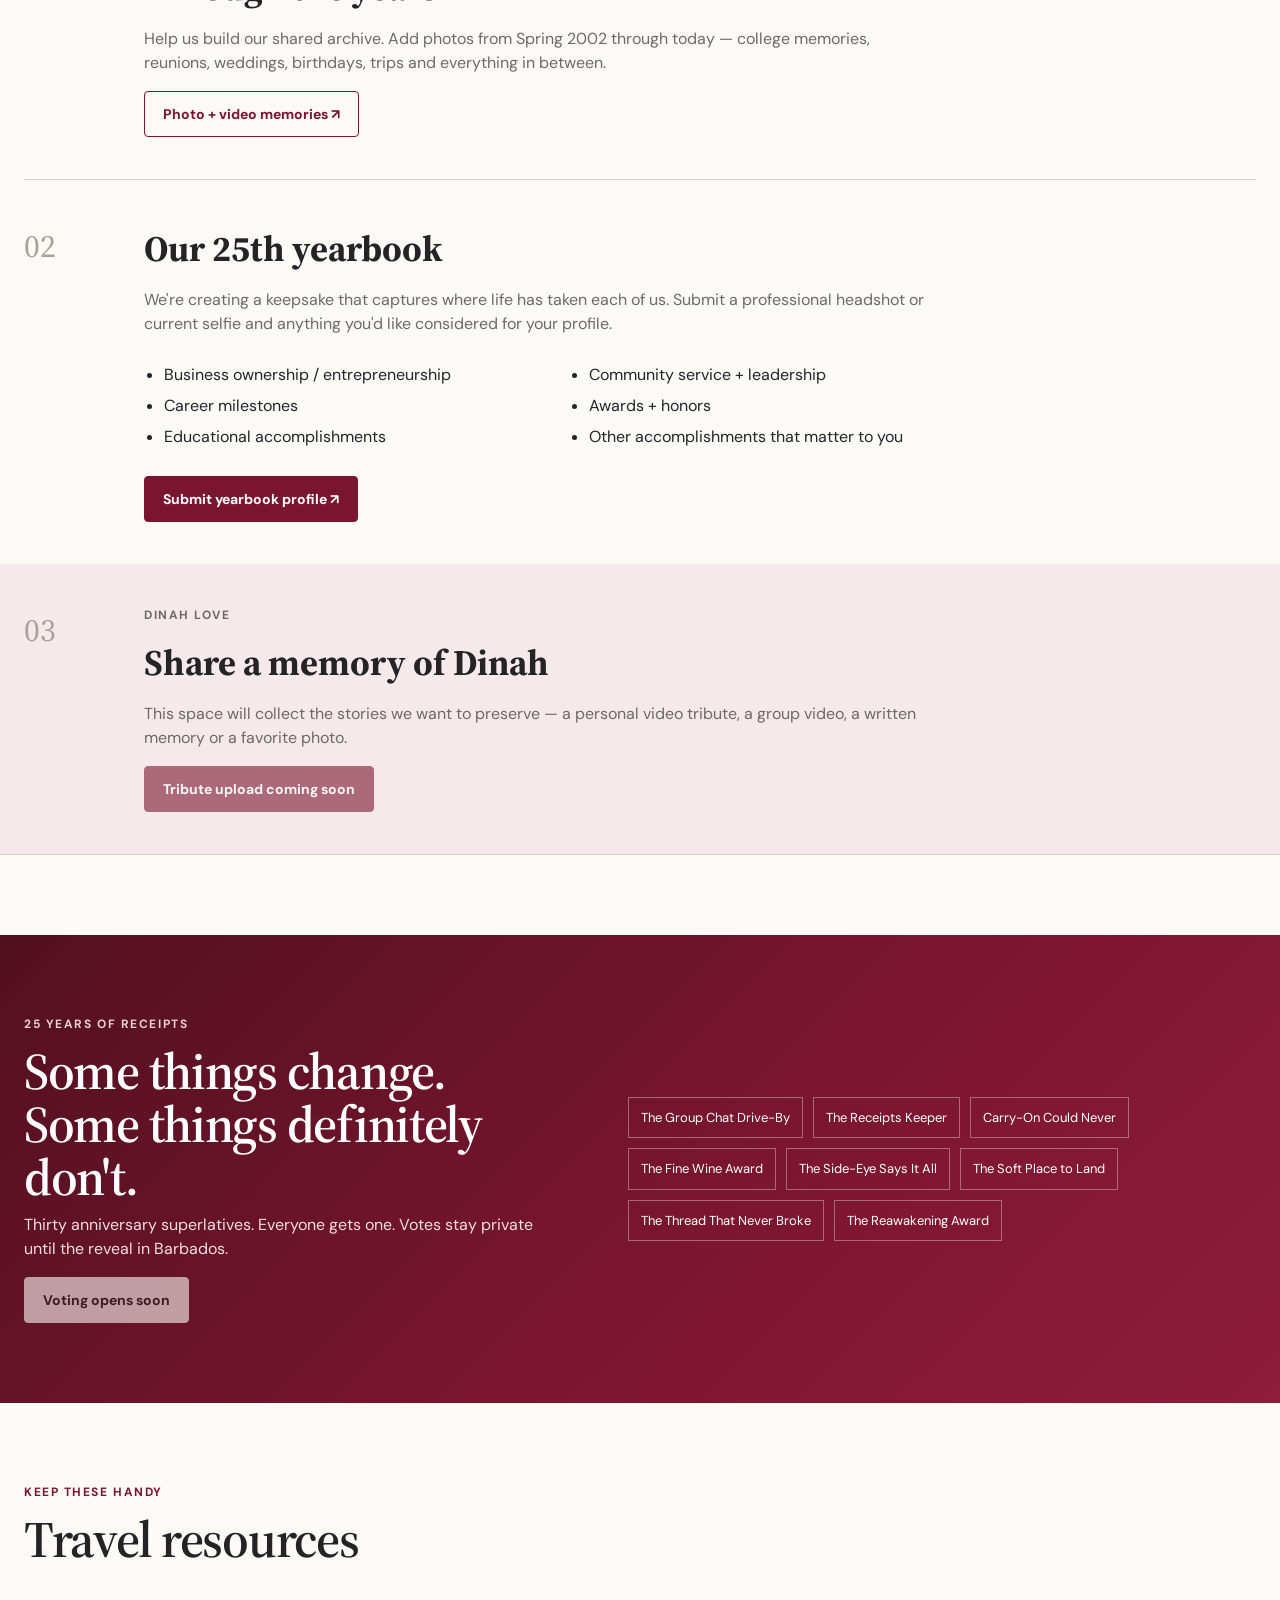
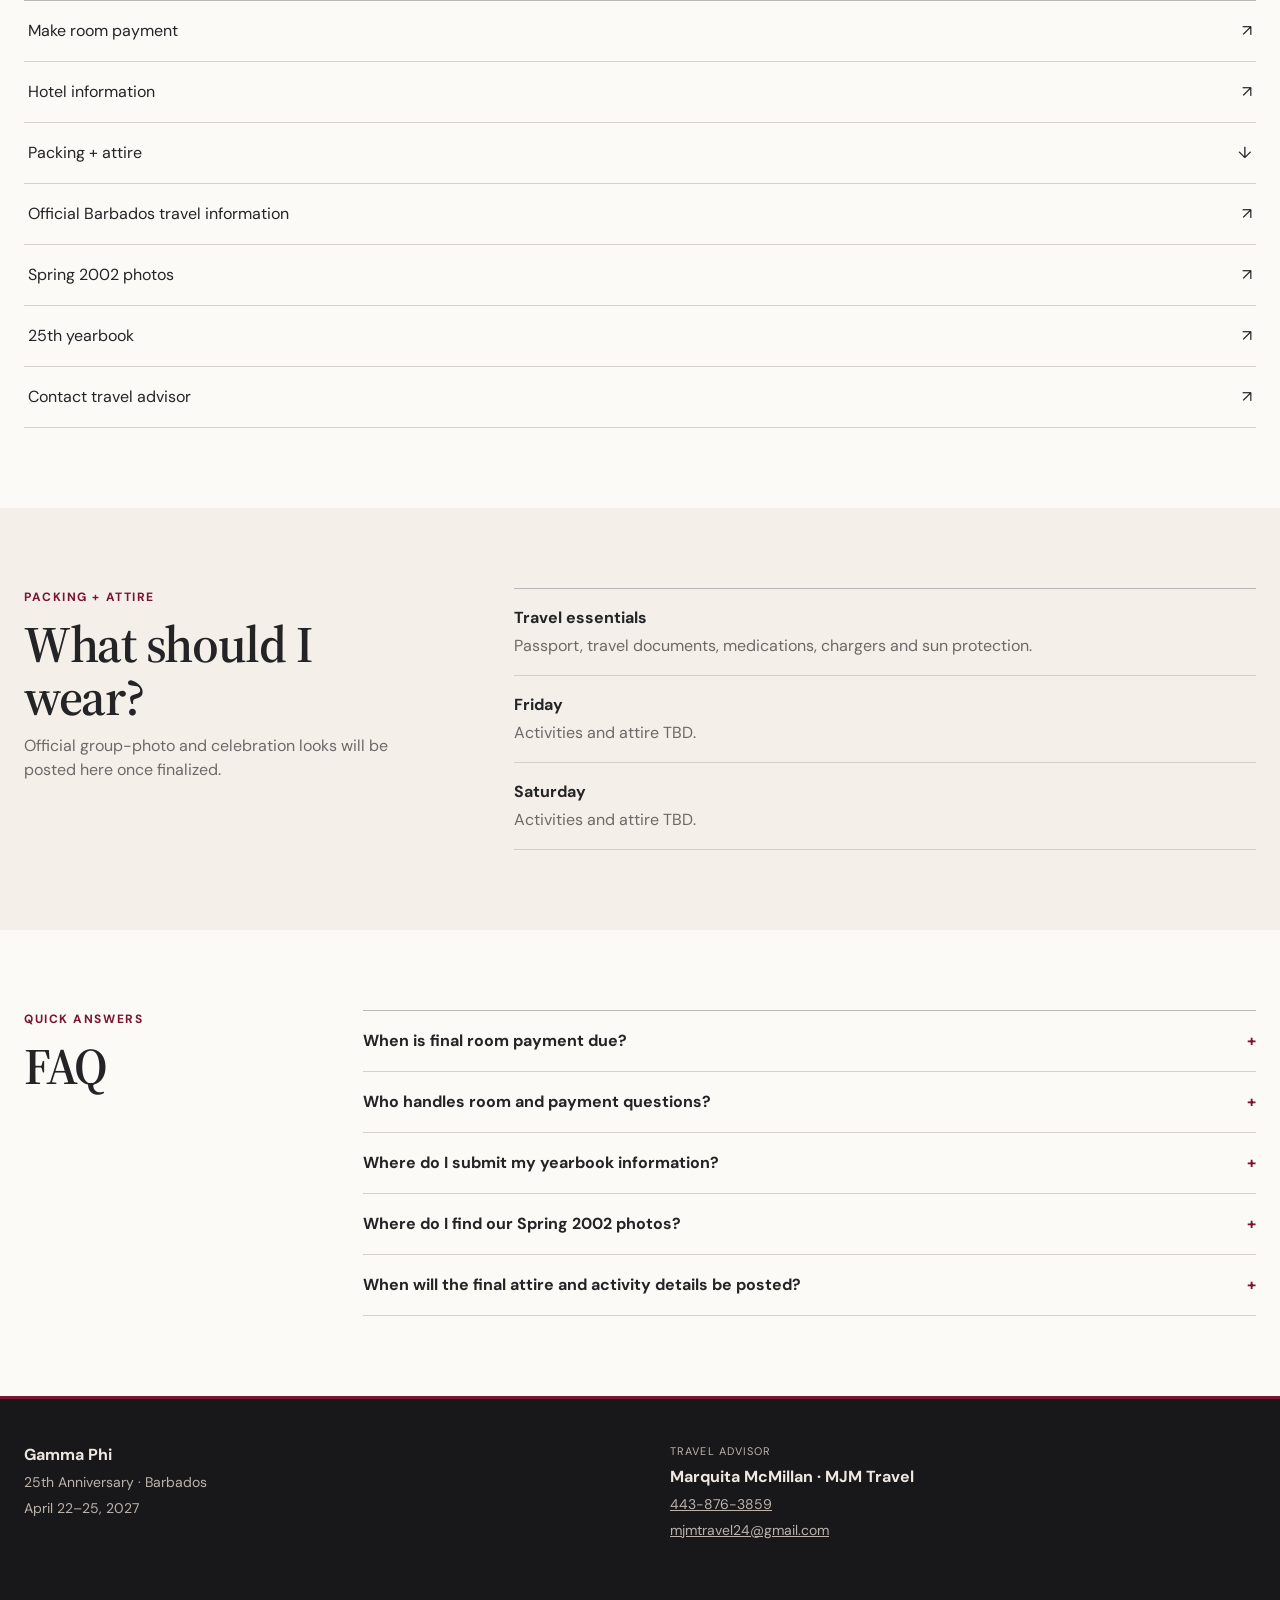
==== commit d00acf05: "Update index.html" ====
--- a/index.html
+++ b/index.html
@@ -86,7 +86,7 @@
             <div class="status status-due">Due soon</div>
             <div class="task-copy">
               <h3>Final room payment</h3>
-              <p>Final payment is due February 16, 2027.</p>
+              <p>Final payment is due February 11, 2027.</p>
             </div>
             <a class="text-link" href="https://res.funjet.com/specialsssl/deal.aspx?deal=6086&vendor=FJ1&promocode=CGFJREAWAKENING&plcode=1054MAMC&gssourcecode=groups&plcodeversion=3" target="_blank" rel="noopener">Make payment <span aria-hidden="true">↗</span></a>
           </article>
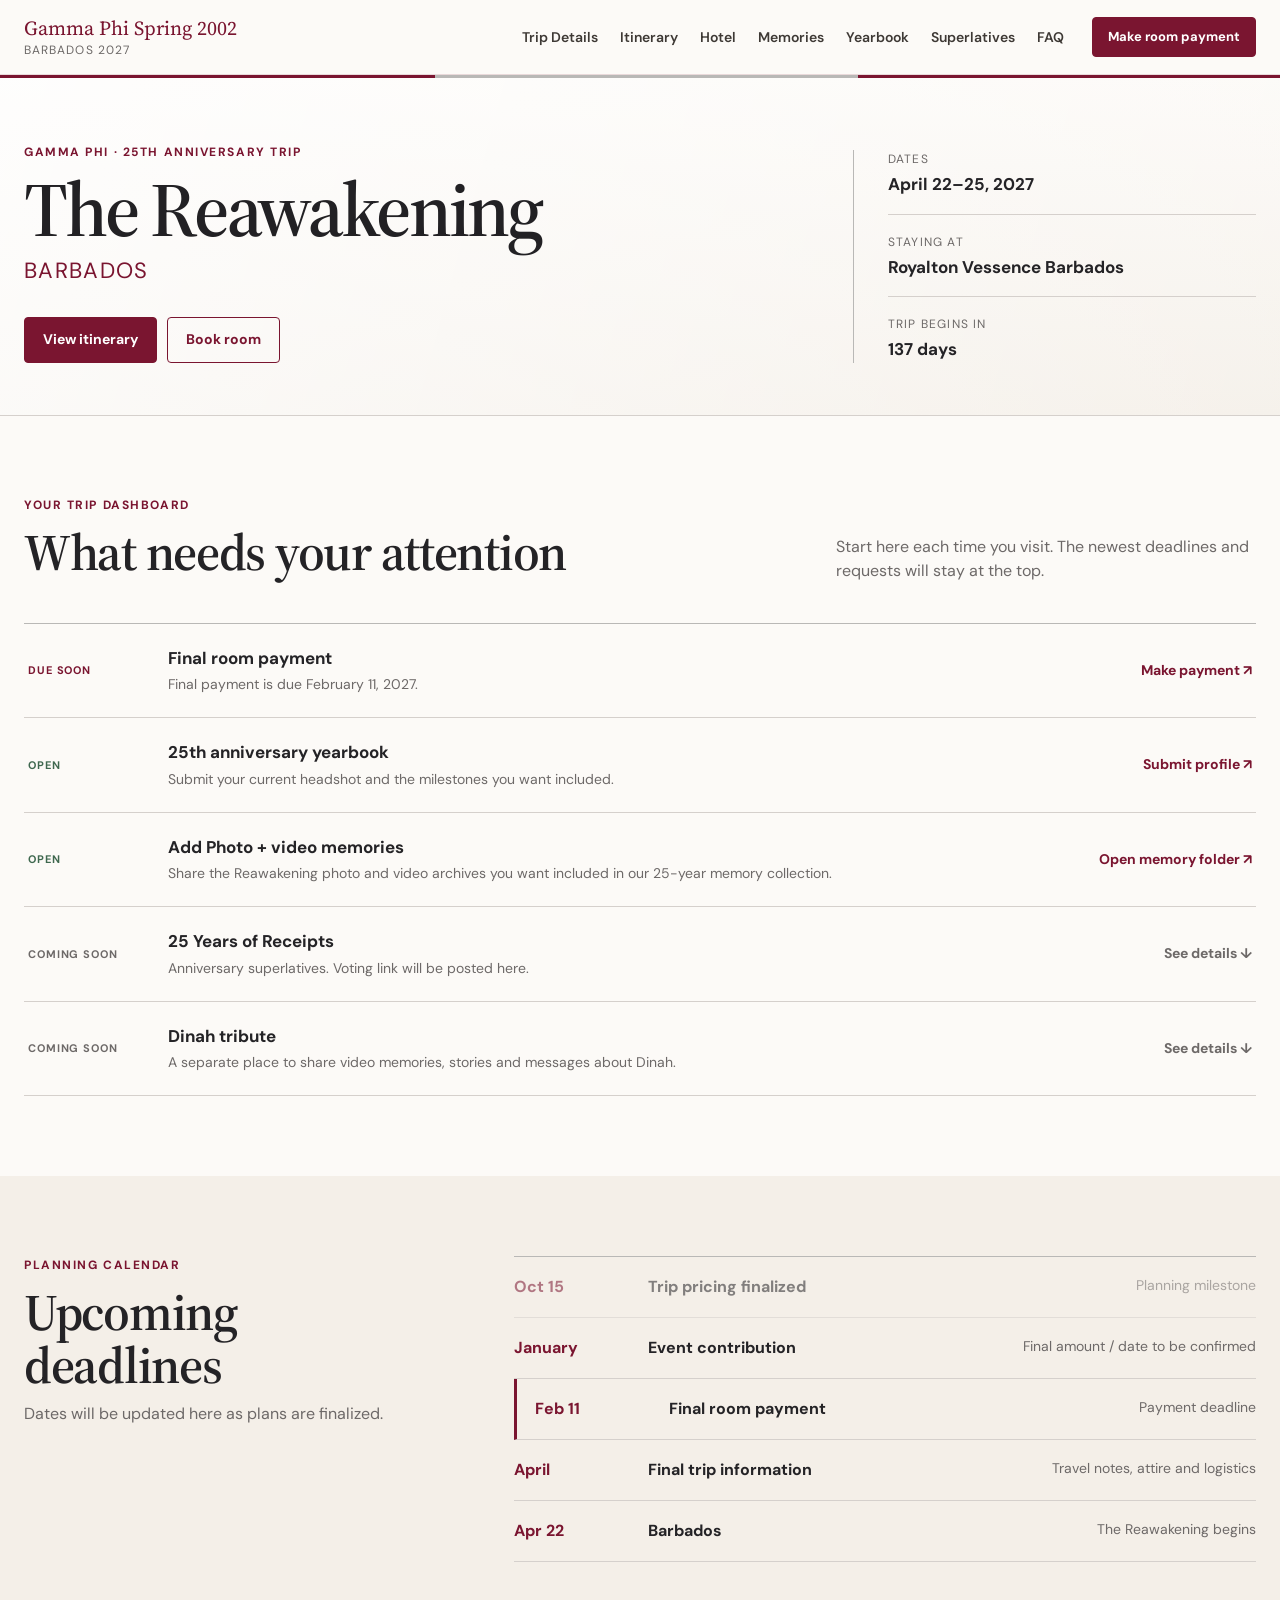
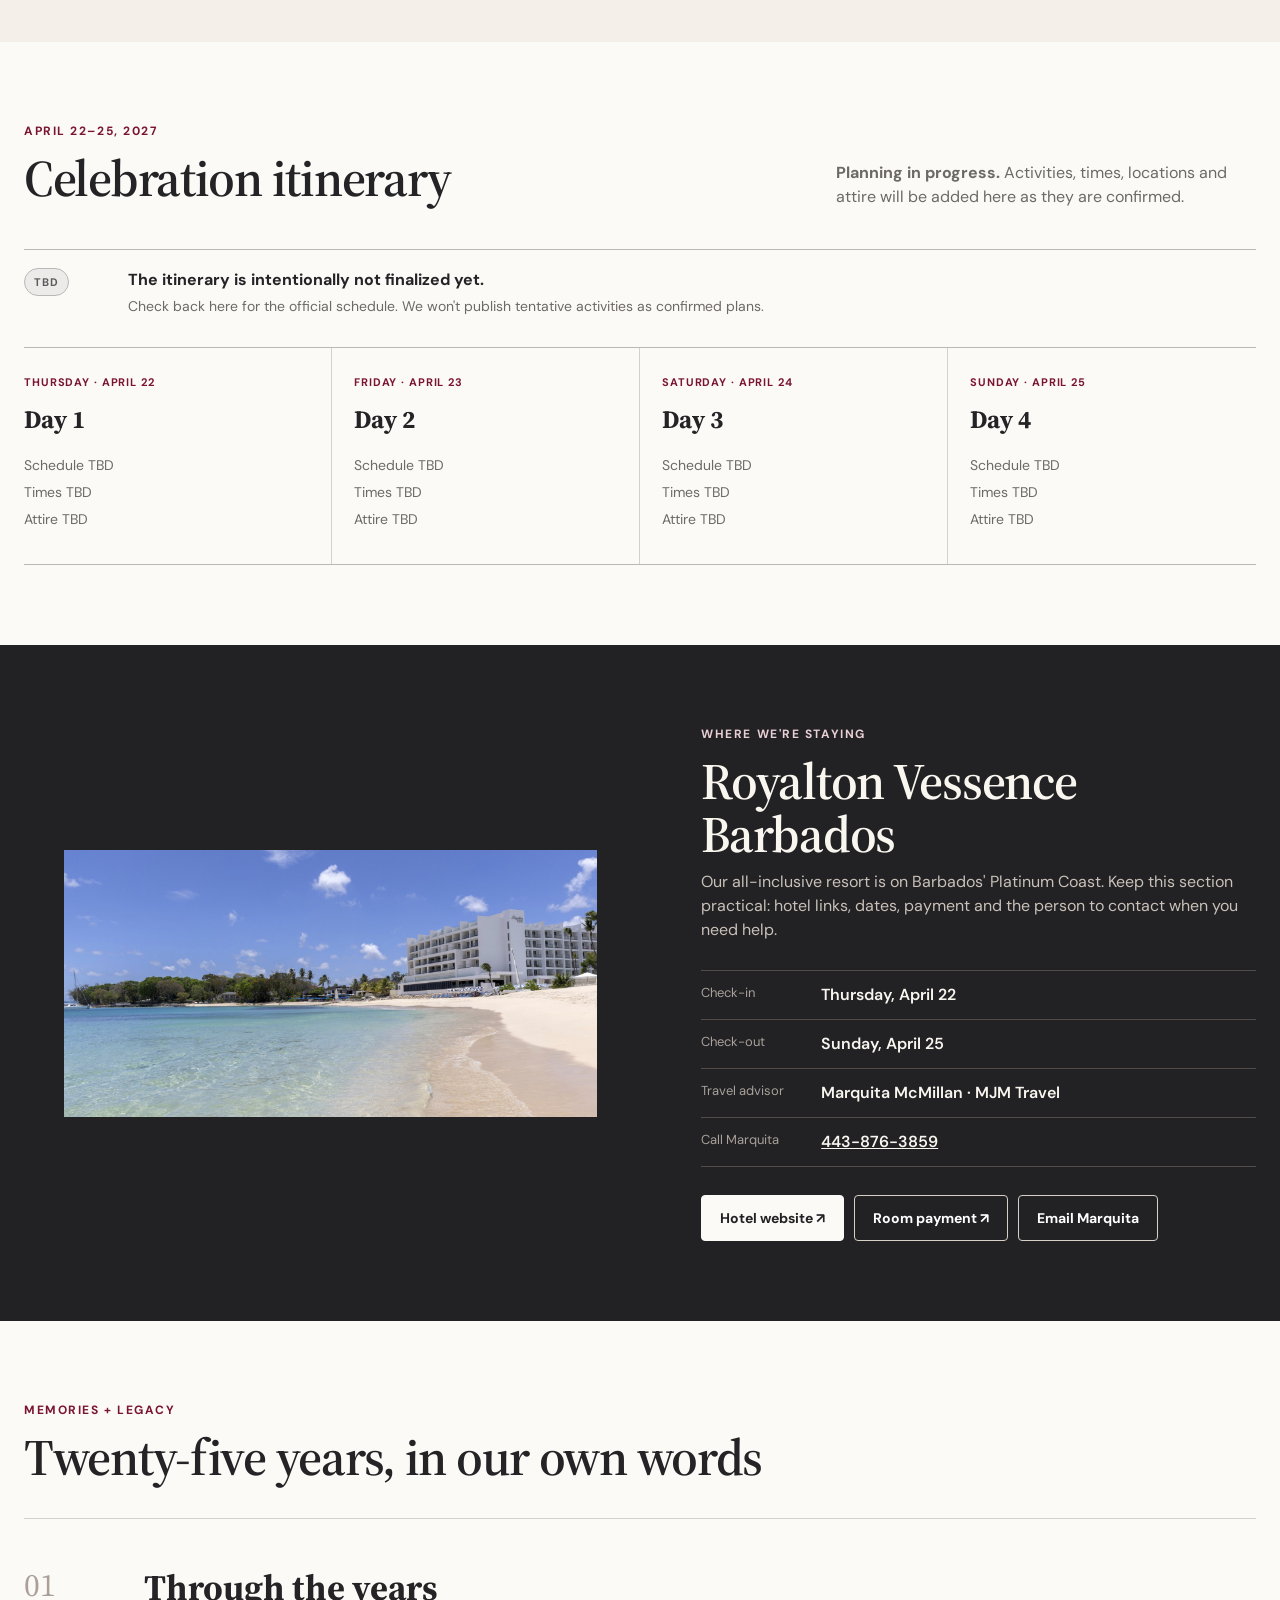
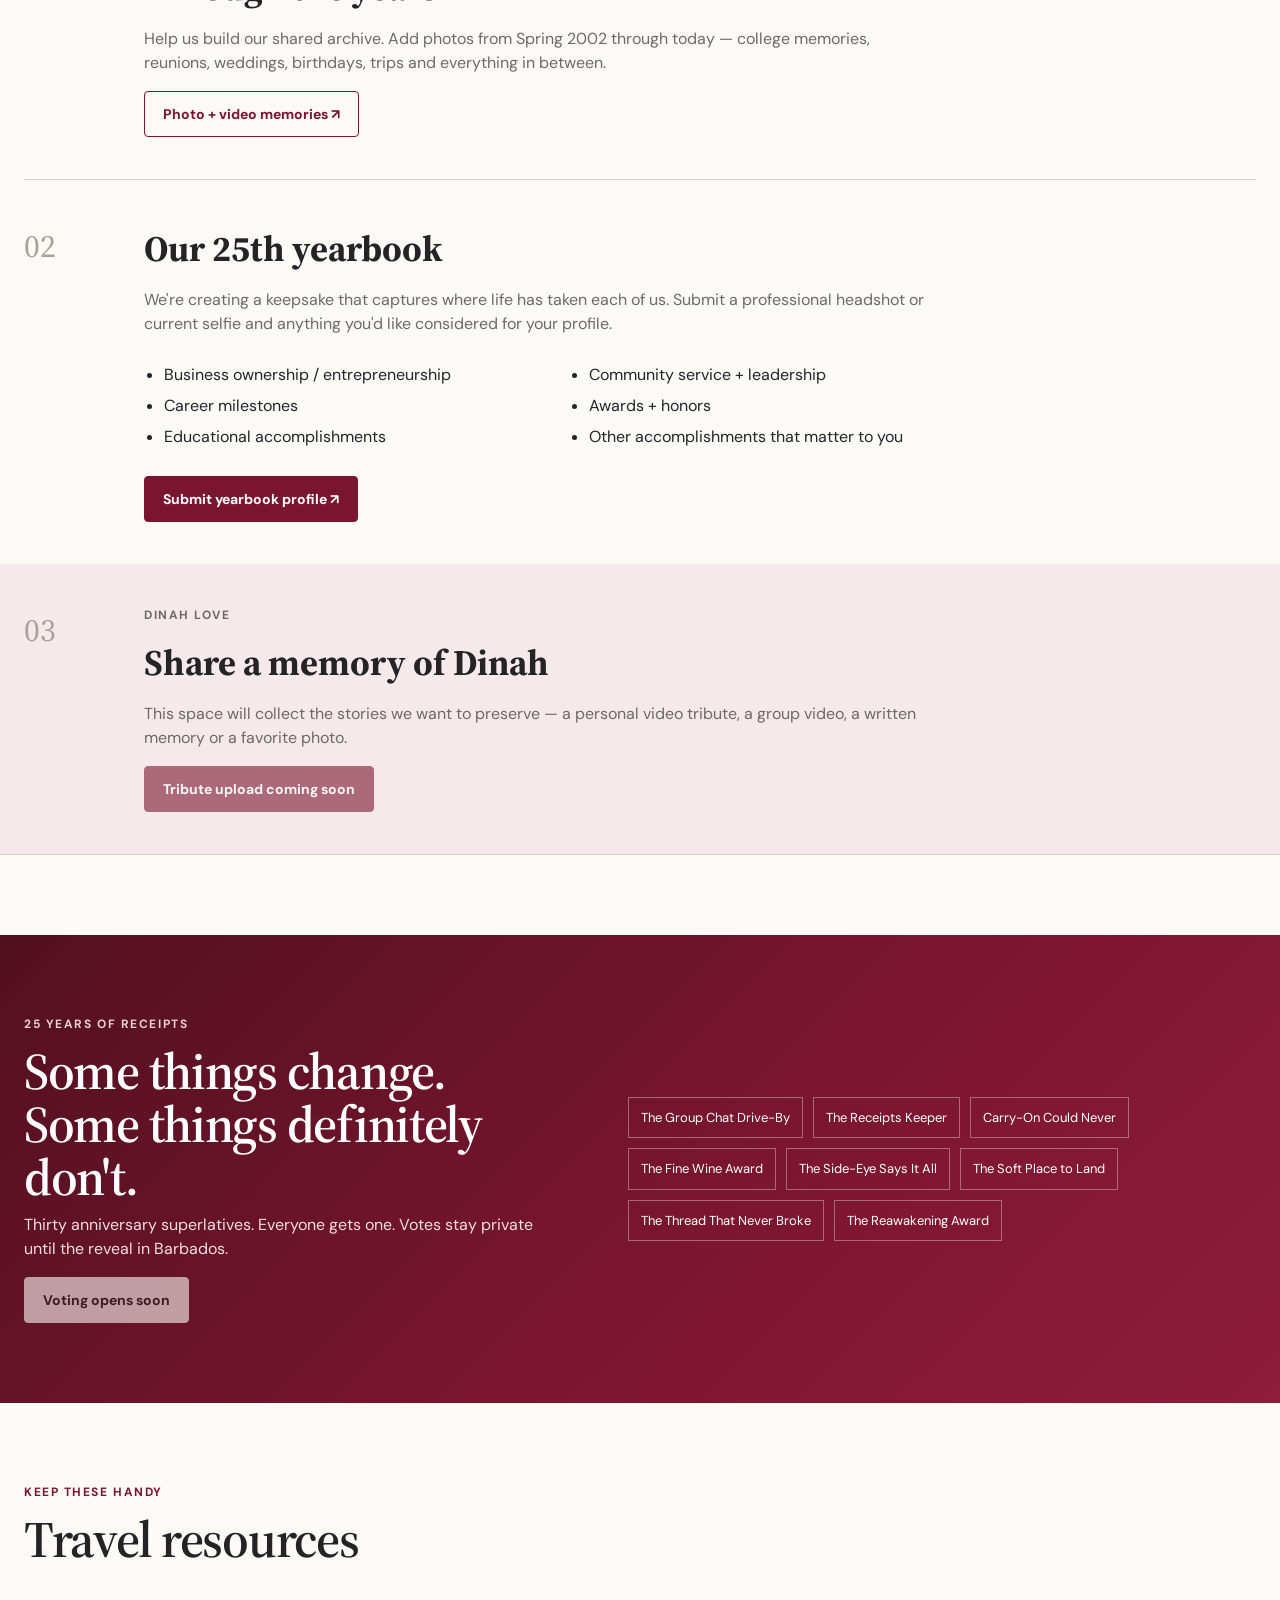
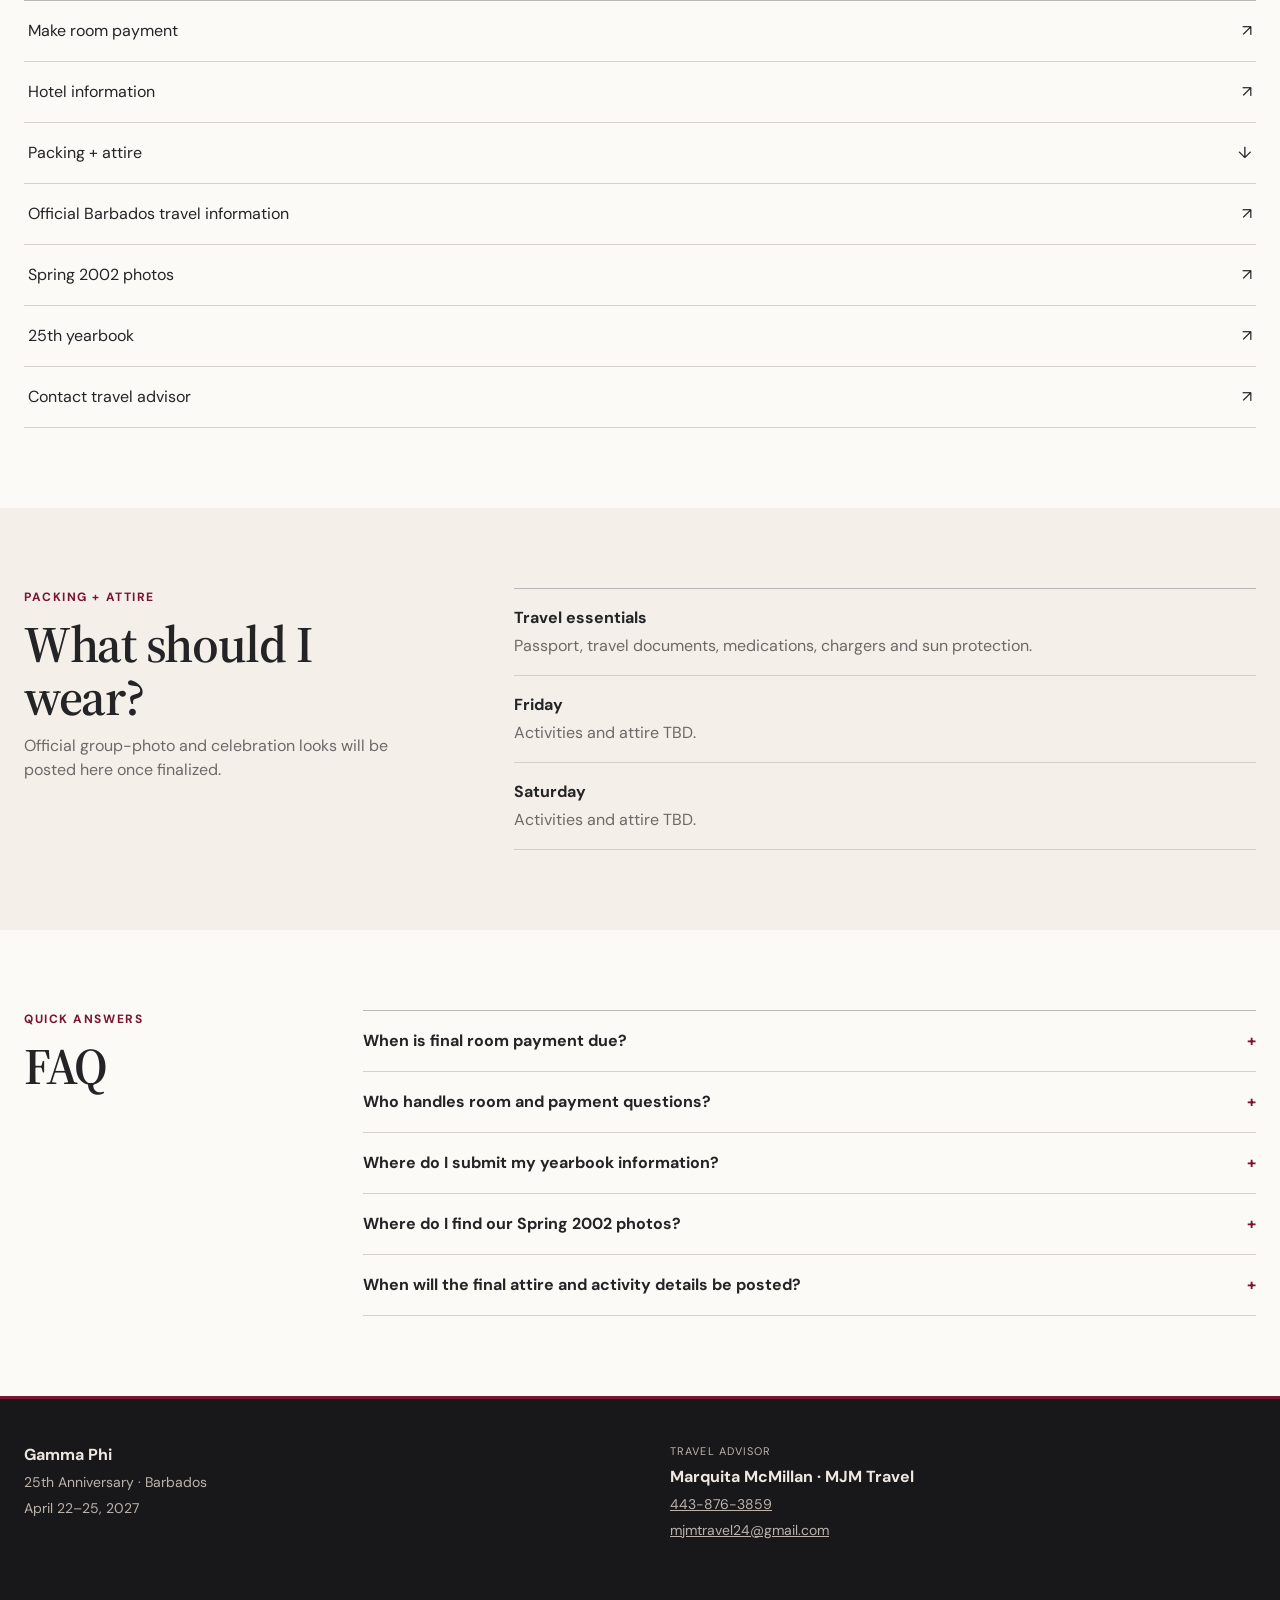
==== commit 473c9963: "Update index.html" ====
--- a/index.html
+++ b/index.html
@@ -147,7 +147,7 @@
             <div><strong>Event contribution</strong><span>Final amount / date to be confirmed</span></div>
           </li>
           <li class="priority">
-            <time datetime="2027-02-16">Feb 16</time>
+            <time datetime="2027-02-11">Feb 11</time>
             <div><strong>Final room payment</strong><span>Payment deadline</span></div>
           </li>
           <li>
@@ -351,7 +351,7 @@
         <div class="accordion">
           <details>
             <summary>When is final room payment due?</summary>
-            <p>February 16, 2027. Use the official group booking/payment page linked throughout this site.</p>
+            <p>February 11, 2027. Use the official group booking/payment page linked throughout this site.</p>
           </details>
           <details>
             <summary>Who handles room and payment questions?</summary>
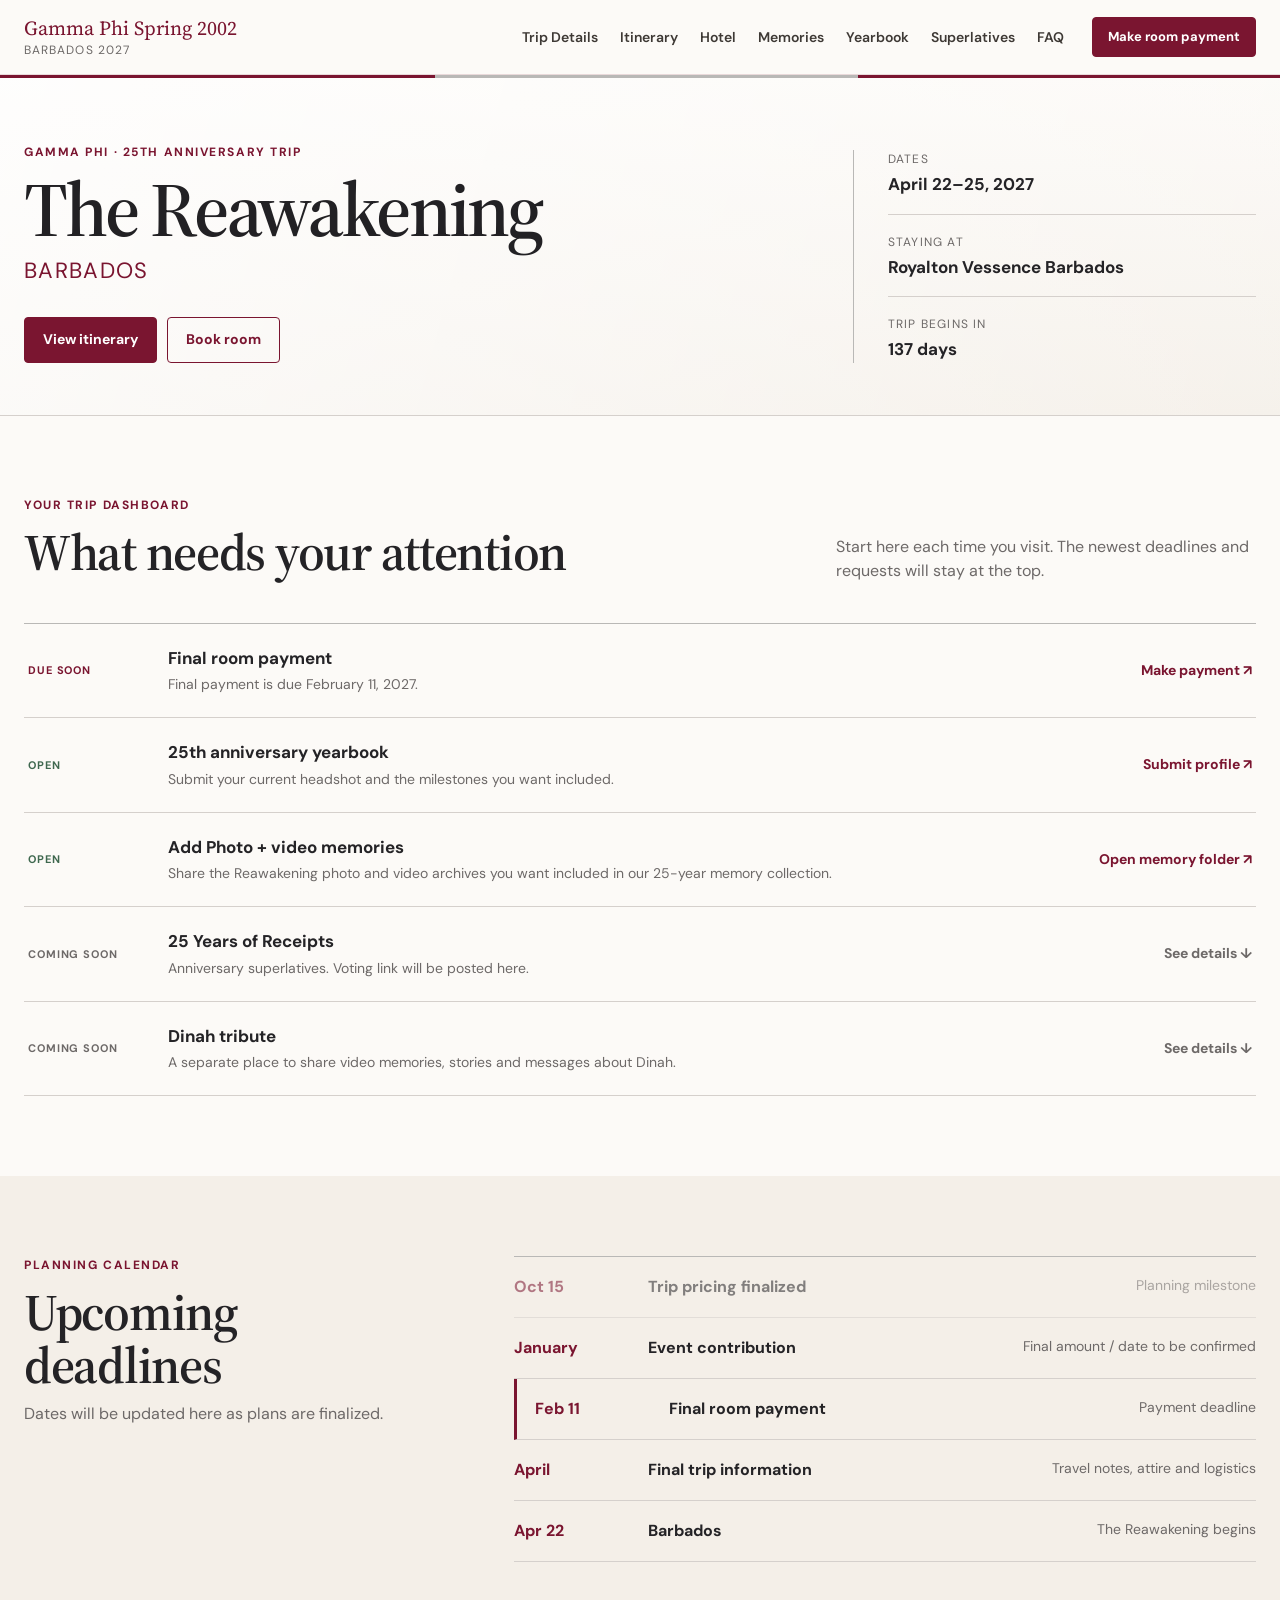
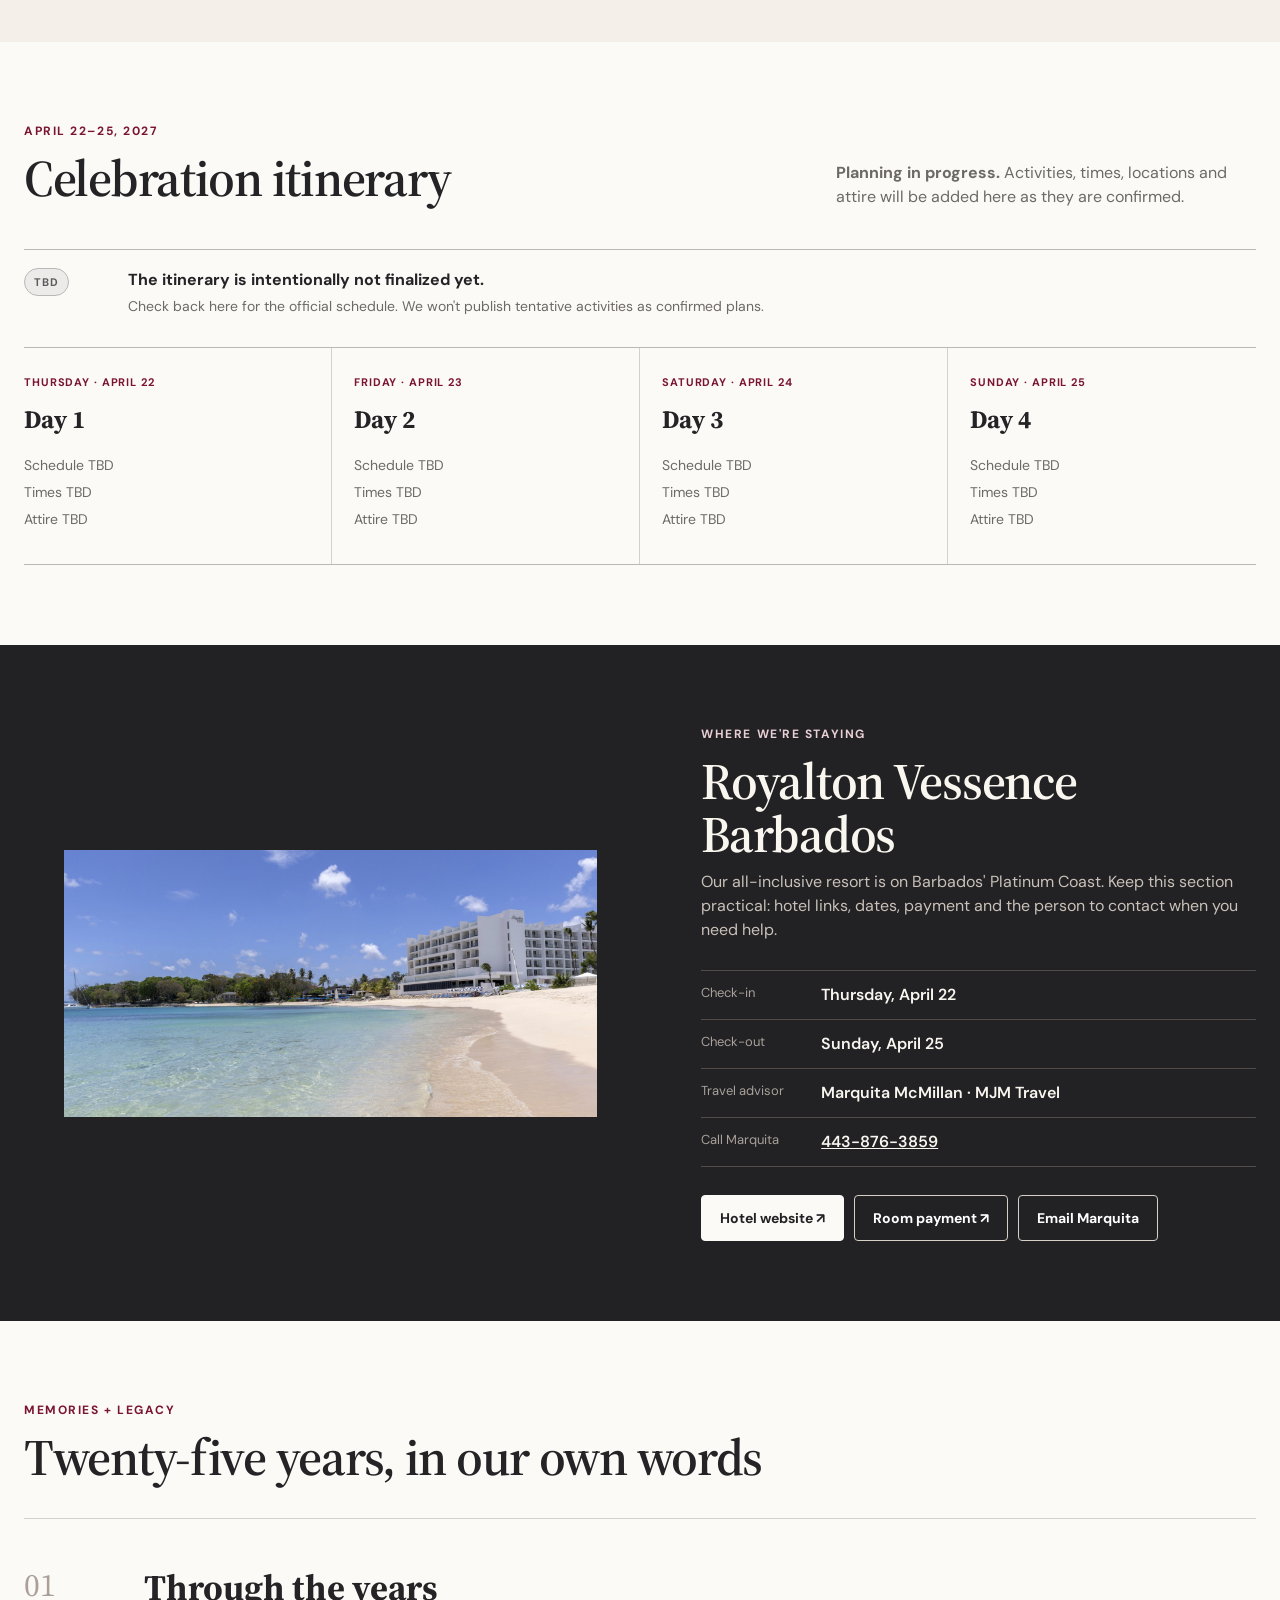
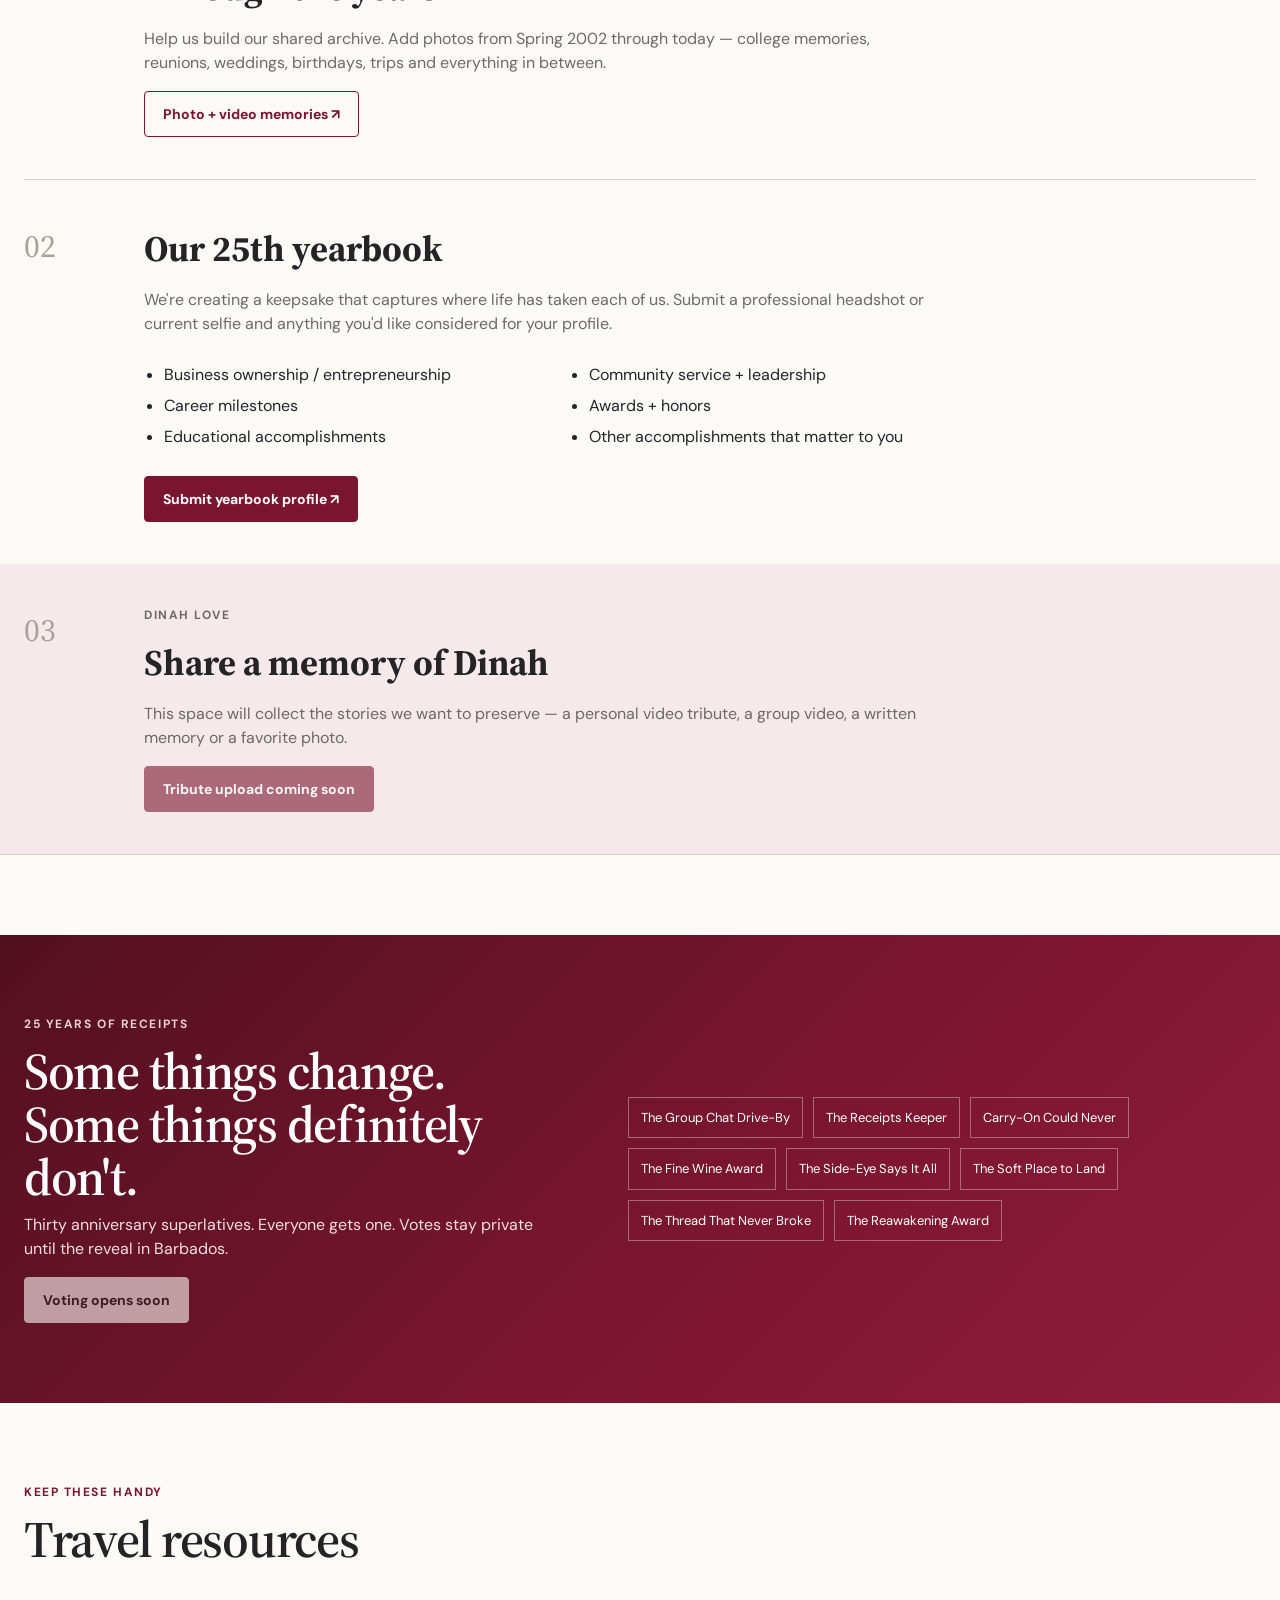
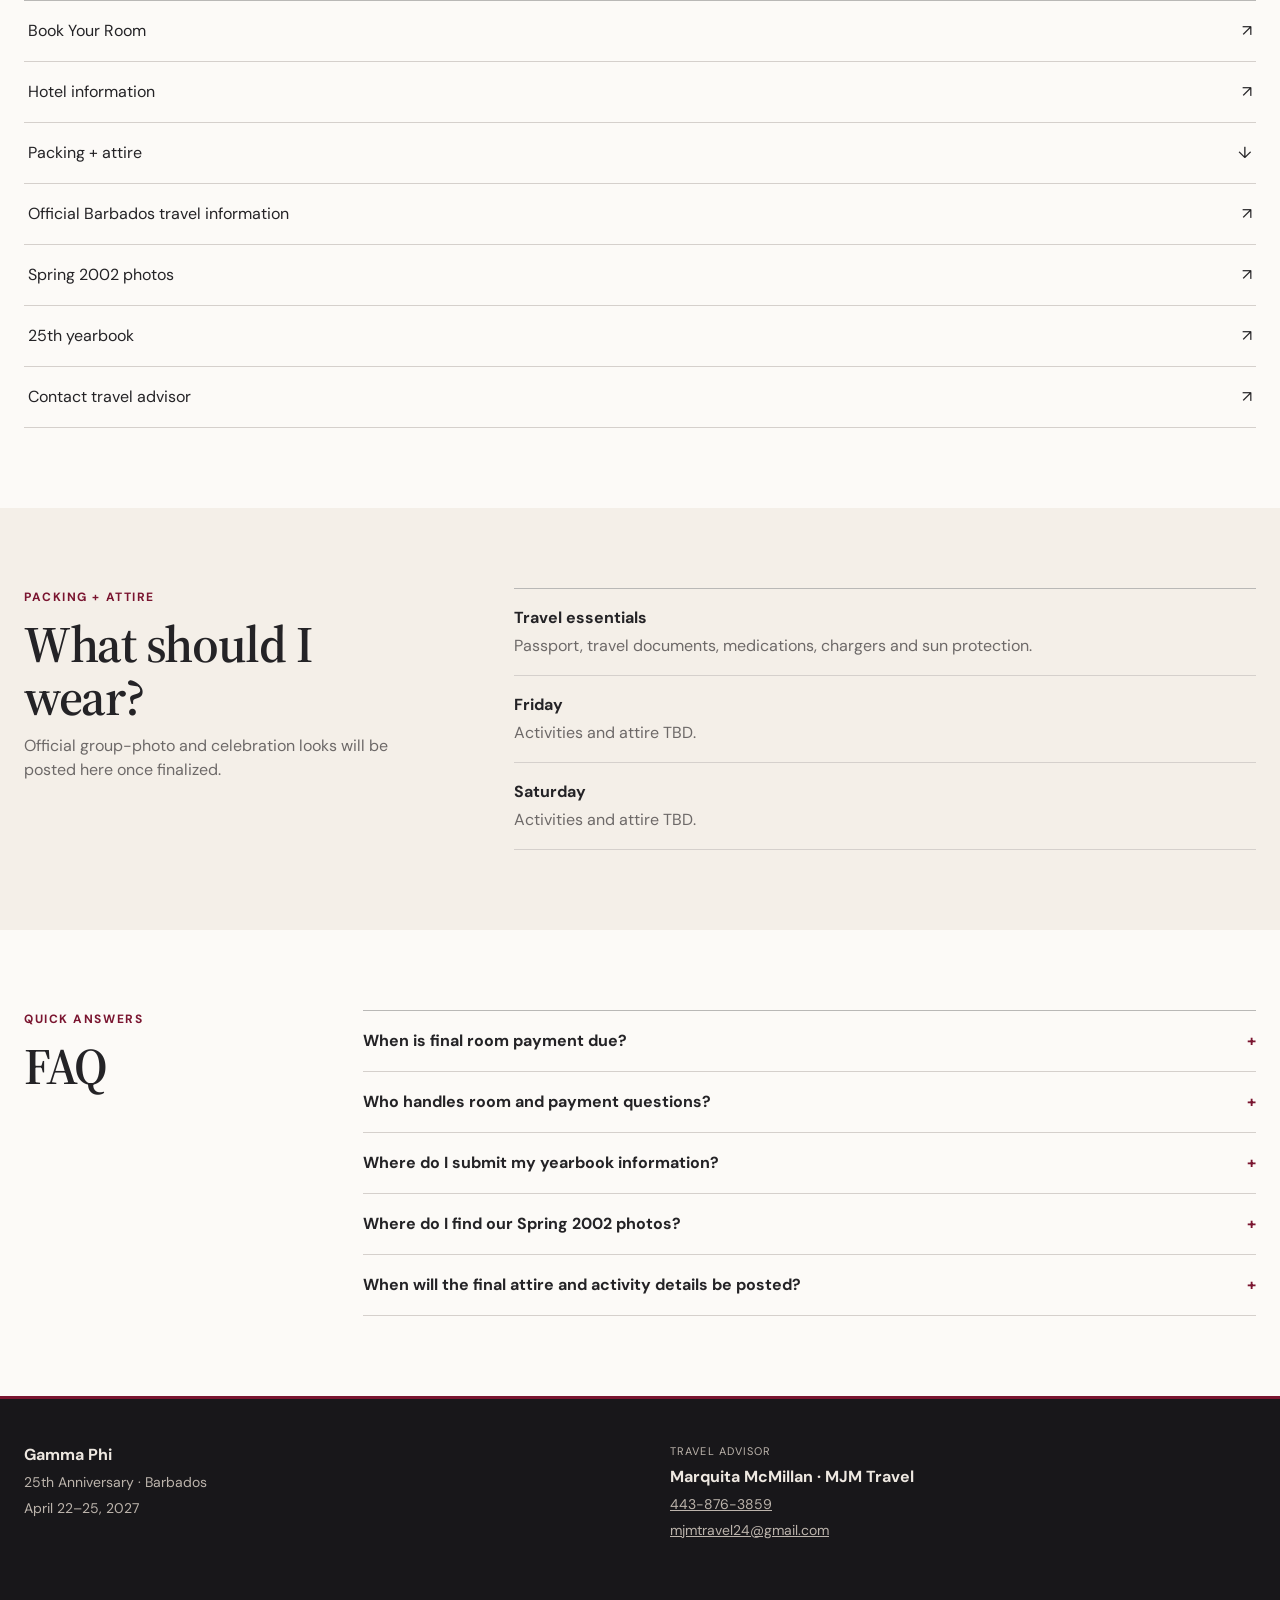
==== commit 6ac1fab2: "Update index.html" ====
--- a/index.html
+++ b/index.html
@@ -316,7 +316,7 @@
           <h2 id="resources-title">Travel resources</h2>
         </div>
         <div class="resource-list">
-          <a href="https://res.funjet.com/specialsssl/deal.aspx?deal=6086&vendor=FJ1&promocode=CGFJREAWAKENING&plcode=1054MAMC&gssourcecode=groups&plcodeversion=3" target="_blank" rel="noopener"><span>Make room payment</span><span>↗</span></a>
+          <a href="https://res.funjet.com/specialsssl/deal.aspx?deal=6086&vendor=FJ1&promocode=CGFJREAWAKENING&plcode=1054MAMC&gssourcecode=groups&plcodeversion=3" target="_blank" rel="noopener"><span>Book Your Room</span><span>↗</span></a>
           <a href="https://www.royaltonresorts.com/resorts/vessence-barbados" target="_blank" rel="noopener"><span>Hotel information</span><span>↗</span></a>
           <a href="#packing"><span>Packing + attire</span><span>↓</span></a>
           <a href="https://www.visitbarbados.org/plan-your-trip/travel-information" target="_blank" rel="noopener"><span>Official Barbados travel information</span><span>↗</span></a>
